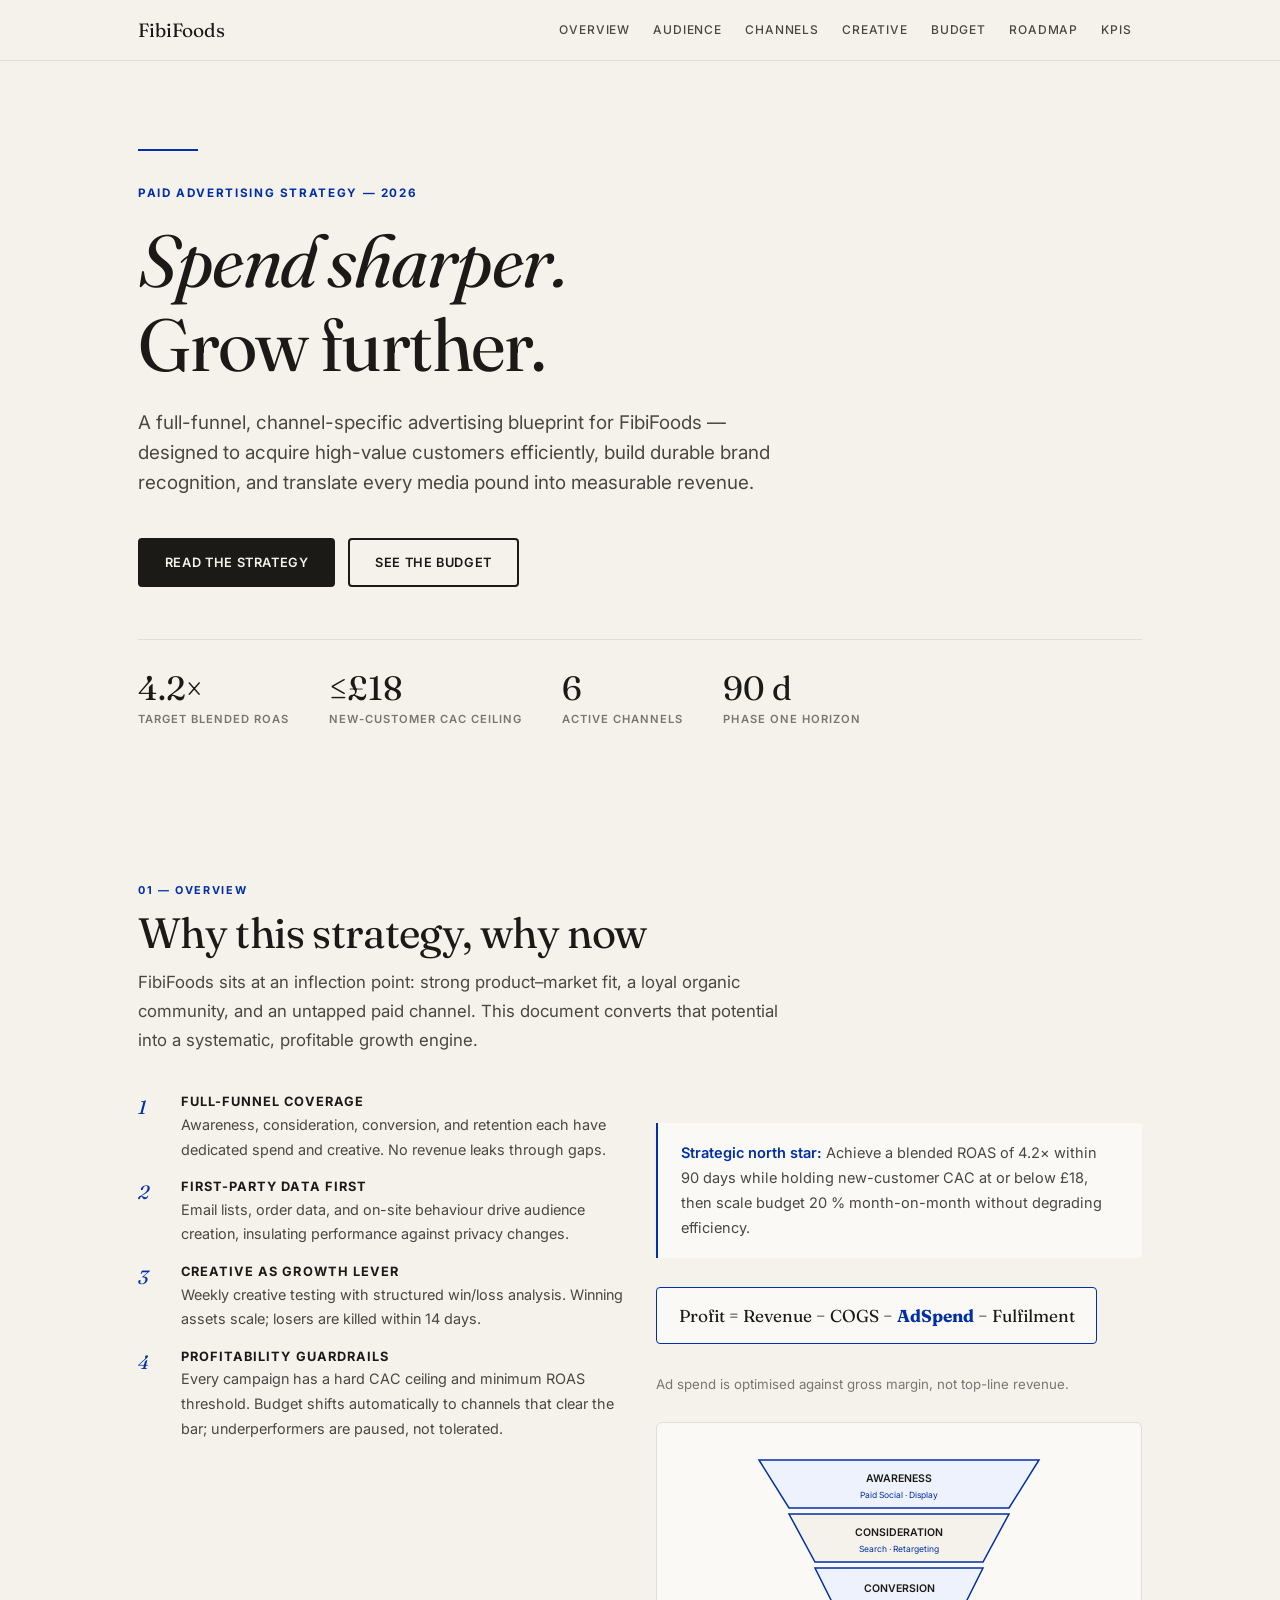
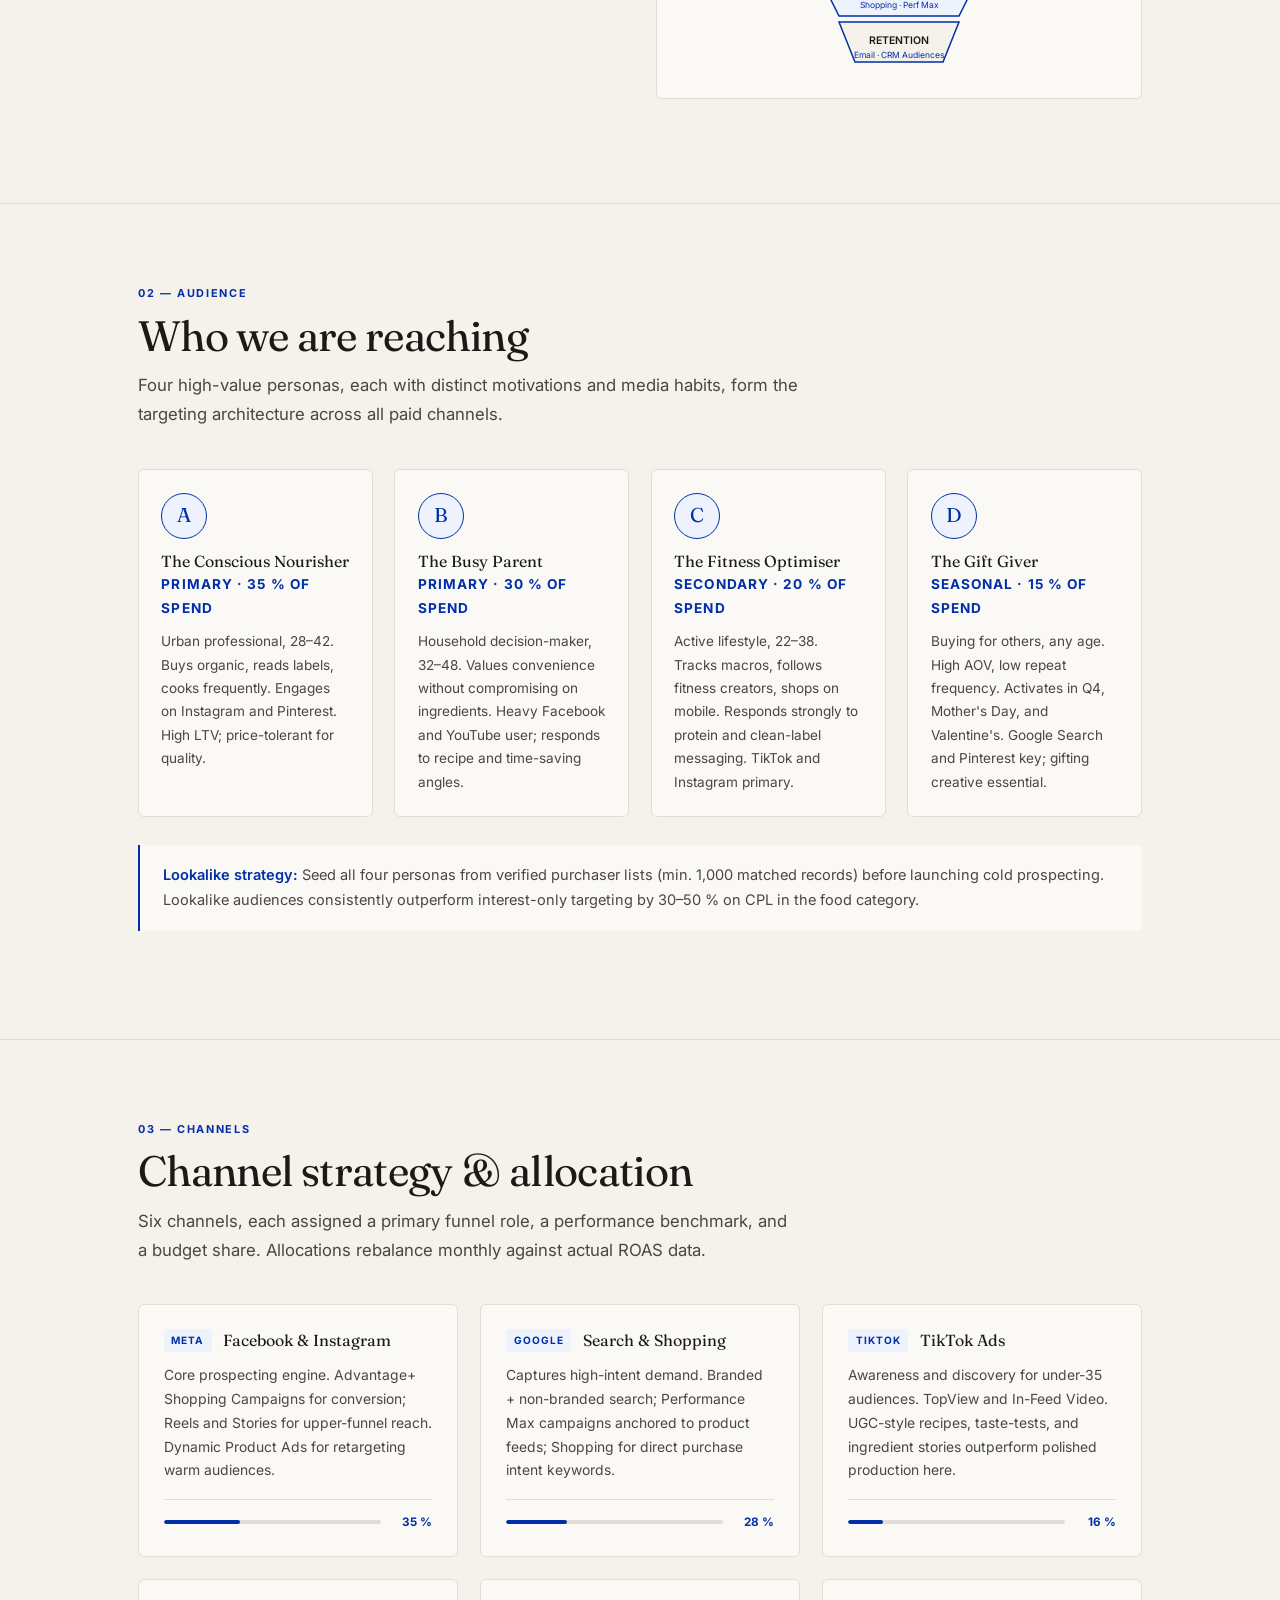
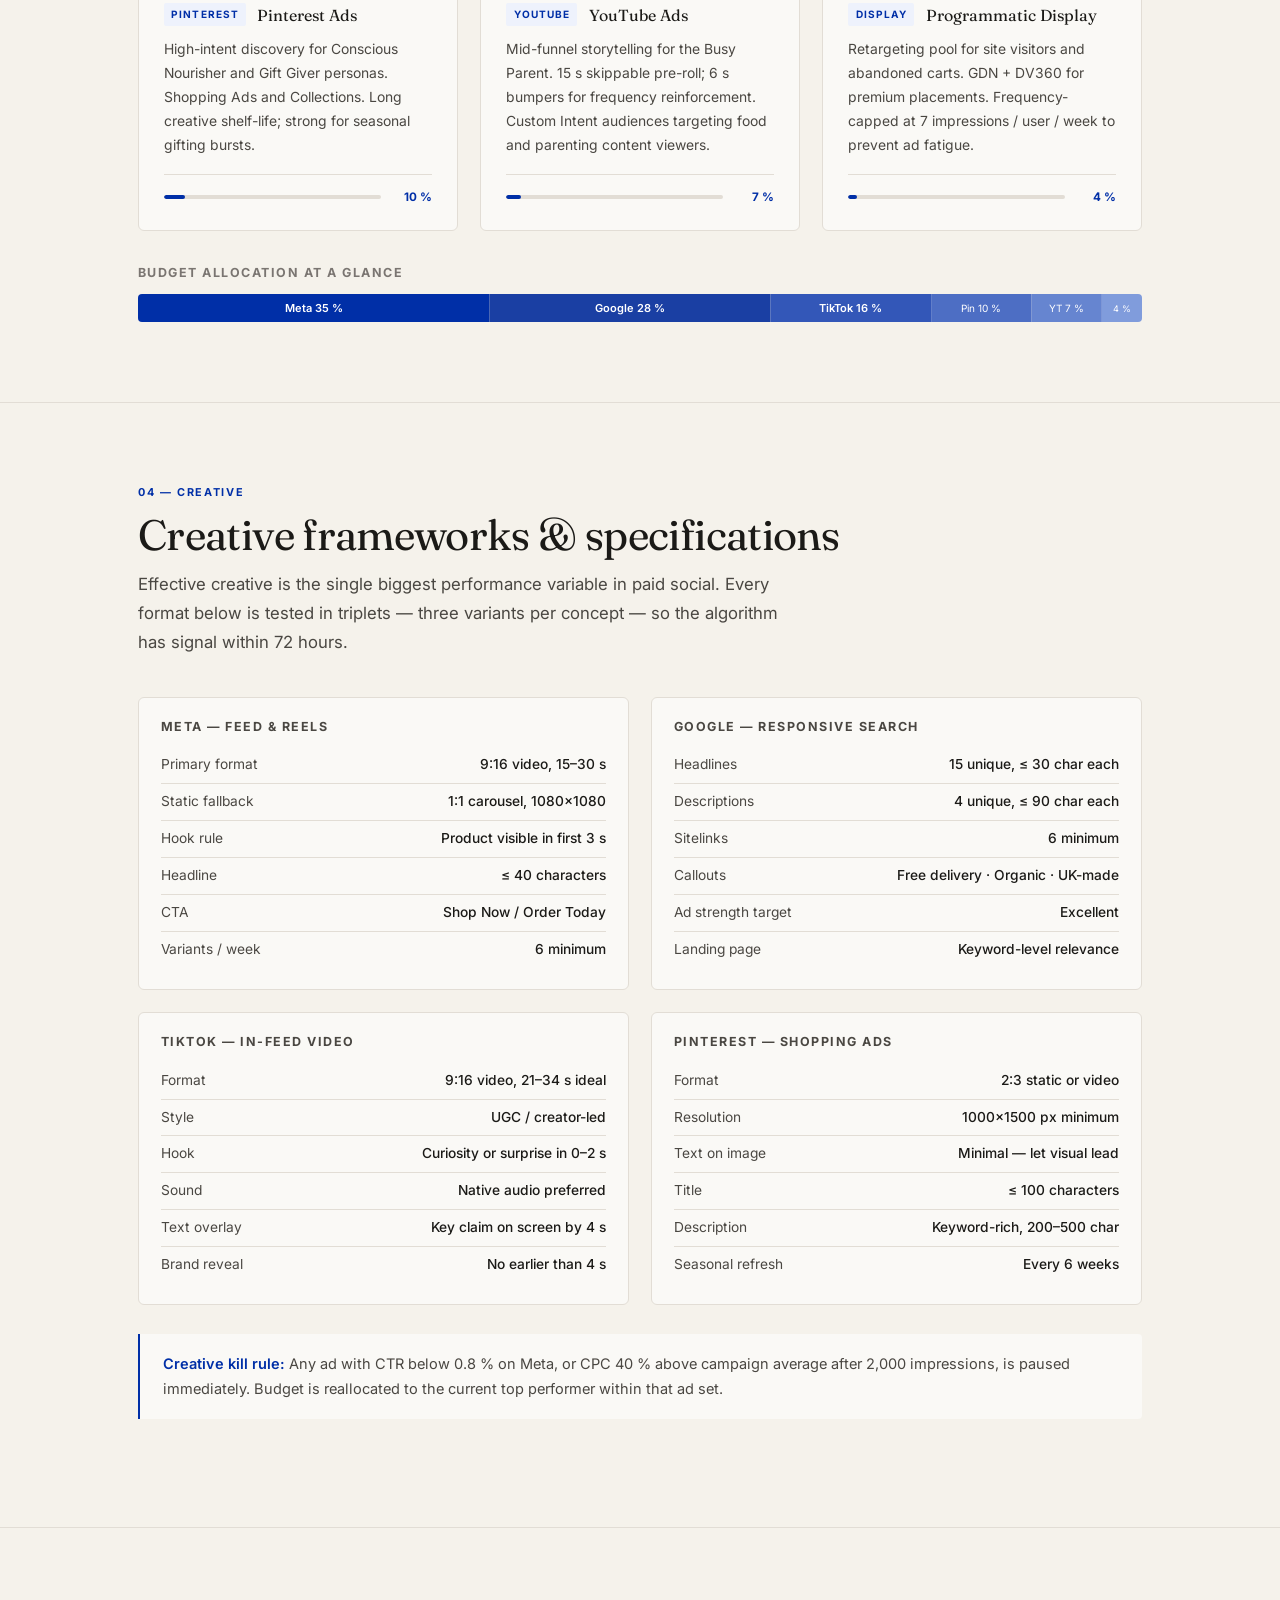
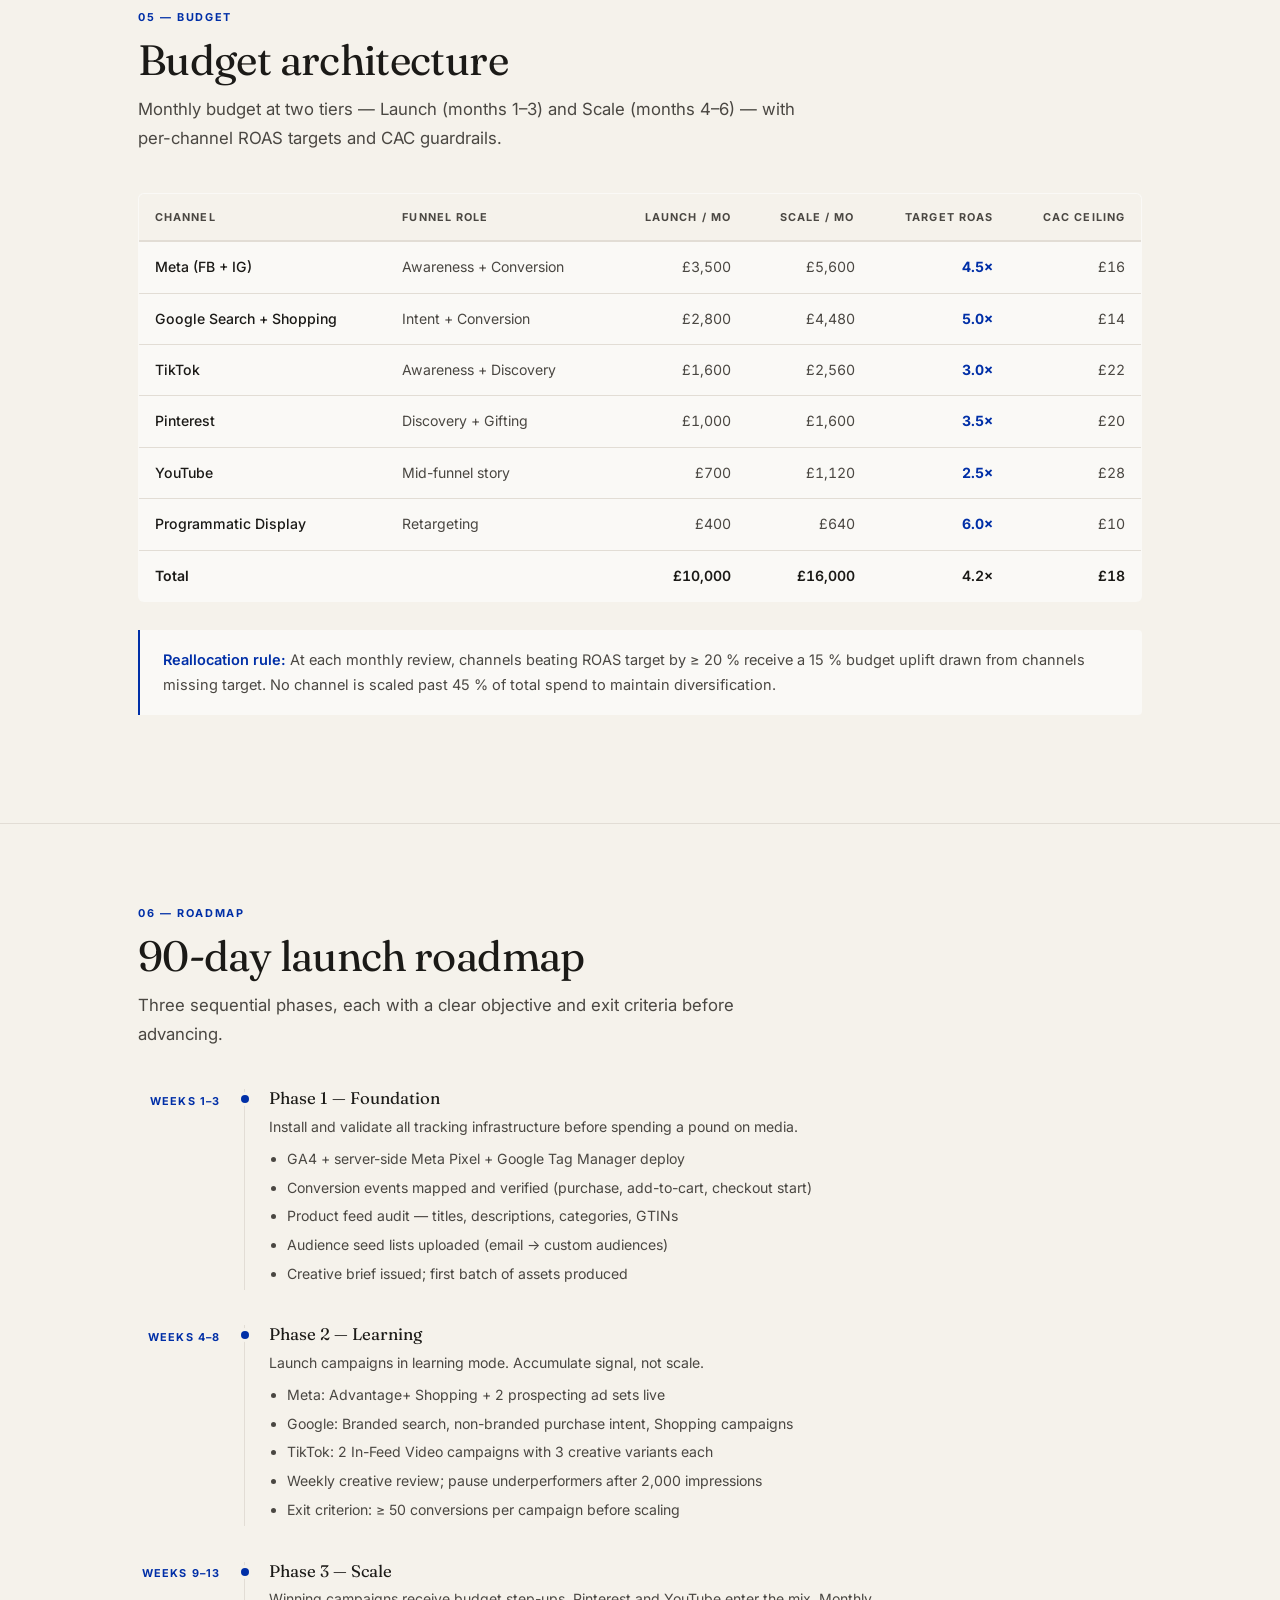
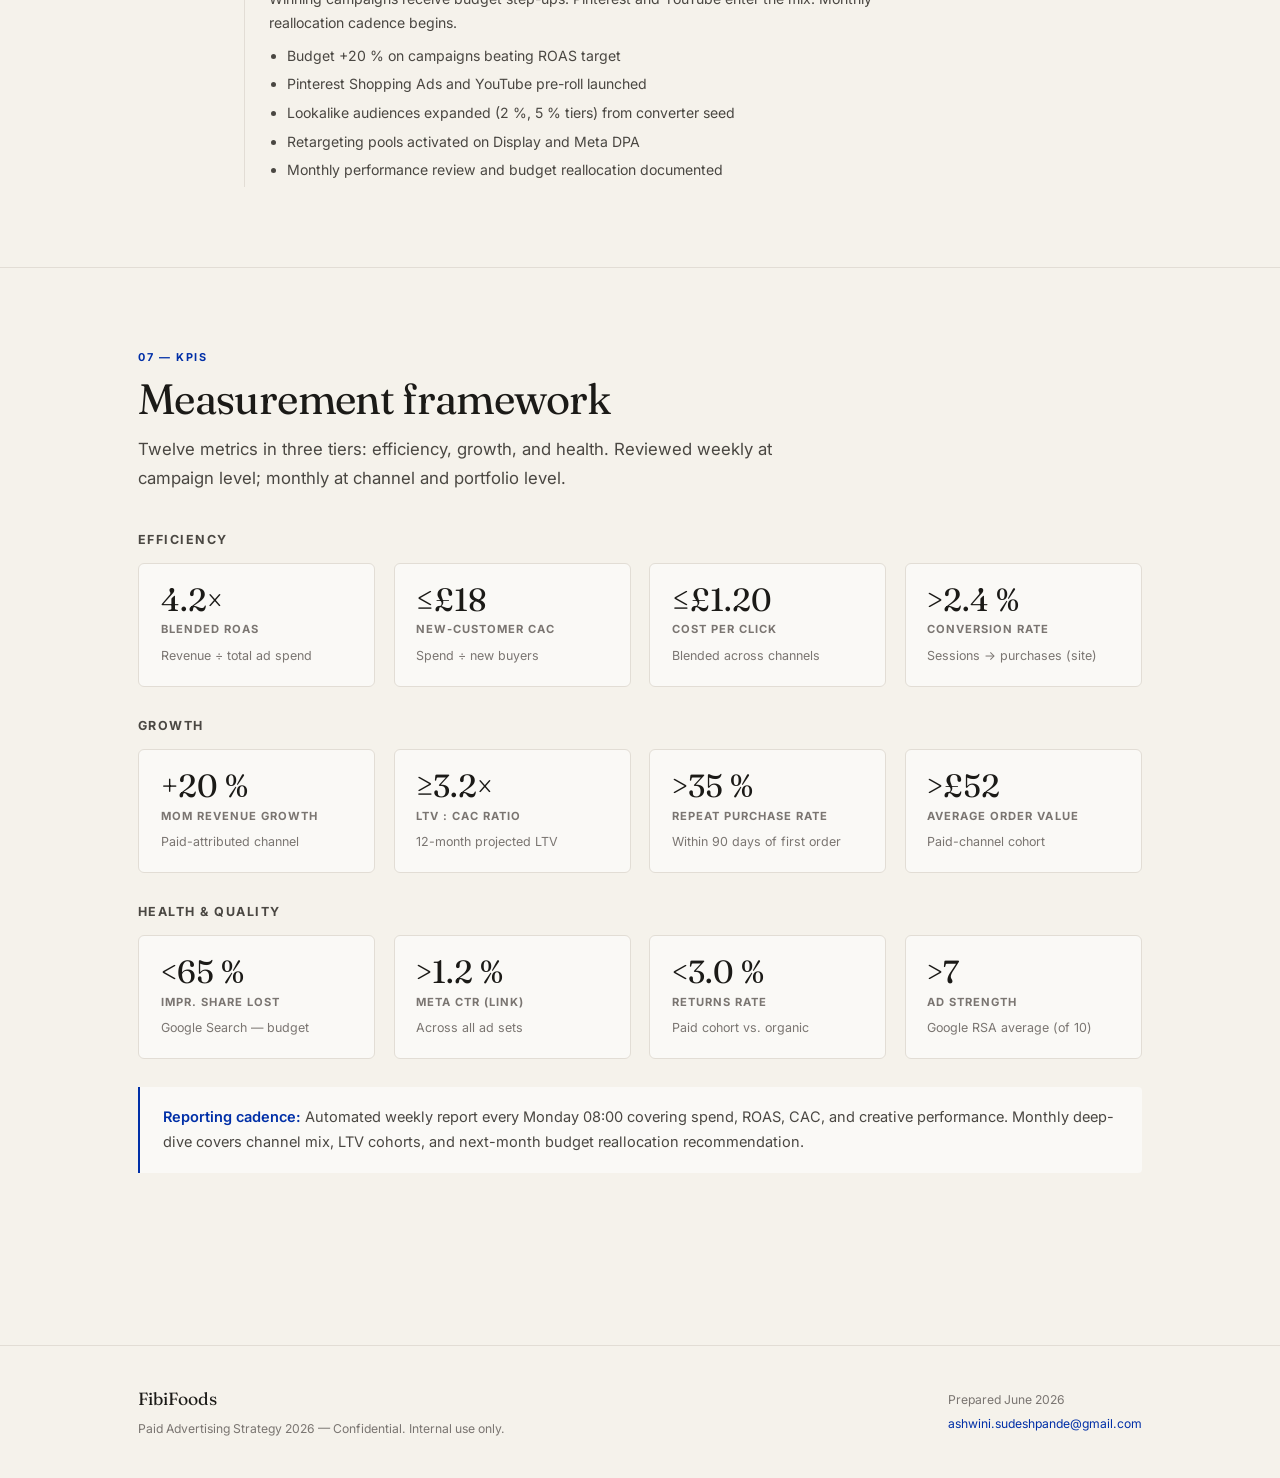
==== ad_strategy_landing.html @ 20a44a66 "Add Ad Strategy landing page with tortoiseshell base and Klein Blue accent Single-file HTML study gu" ====
<!DOCTYPE html>
<html lang="en">
<head>
<meta charset="UTF-8">
<meta name="viewport" content="width=device-width, initial-scale=1.0">
<title>FibiFoods — Paid Advertising Strategy 2026</title>
<link rel="preconnect" href="https://fonts.googleapis.com">
<link rel="preconnect" href="https://fonts.gstatic.com" crossorigin>
<link href="https://fonts.googleapis.com/css2?family=Fraunces:ital,opsz,wght@0,9..144,300;0,9..144,400;0,9..144,600;1,9..144,300;1,9..144,400&family=Inter:wght@300;400;500;600&display=swap" rel="stylesheet">
<style>
/* ── Reset ───────────────────────────────────────────────── */
*, *::before, *::after { box-sizing: border-box; margin: 0; padding: 0; }

:root {
  --kb:        #002FA7;   /* Klein Blue — accent only           */
  --kb-pale:   #eef2fc;   /* very pale blue tint for fills      */
  --ink:       #1b1a17;   /* near-black body & headings         */
  --ink-mid:   #4a4742;   /* mid-tone body text                 */
  --ink-light: #7a7571;   /* labels, meta text                  */
  --cream:     #f5f2eb;   /* warm tortoiseshell page base       */
  --card:      #faf9f6;   /* card/aside background              */
  --rule:      #e2ddd5;   /* warm hairline                      */
  --ff-s:  'Fraunces', Georgia, serif;
  --ff-n:  'Inter', system-ui, sans-serif;
}

html { scroll-behavior: smooth; font-size: 16px; }

body {
  background: var(--cream);
  color: var(--ink);
  font-family: var(--ff-n);
  font-weight: 400;
  line-height: 1.72;
  -webkit-font-smoothing: antialiased;
}

/* ── Type scale ─────────────────────────────────────────── */
h1,h2,h3,h4 { font-family: var(--ff-s); font-weight: 400; line-height: 1.14; color: var(--ink); }
h1  { font-size: clamp(2.8rem, 6.5vw, 4.6rem); letter-spacing: -0.02em; }
h2  { font-size: clamp(1.75rem, 3.5vw, 2.65rem); letter-spacing: -0.015em; }
h3  { font-size: clamp(1.15rem, 2vw, 1.5rem); }
h4  { font-family: var(--ff-n); font-size: 0.78rem; font-weight: 700;
       letter-spacing: 0.12em; text-transform: uppercase; color: var(--ink-mid); }
p   { color: var(--ink-mid); max-width: 68ch; }
strong { color: var(--ink); font-weight: 600; }
a   { color: var(--kb); text-decoration: none; }
a:hover { text-decoration: underline; text-underline-offset: 3px; }

/* ── Layout ──────────────────────────────────────────────── */
.wrap  { max-width: 1100px; margin: 0 auto; padding: 0 clamp(1.25rem,4vw,3rem); }
.sect  { padding: 5rem 0; }
.sect + .sect { border-top: 1px solid var(--rule); }

/* ── Sticky nav ──────────────────────────────────────────── */
nav {
  position: sticky; top: 0; z-index: 100;
  background: rgba(245,242,235,0.93);
  backdrop-filter: blur(14px);
  border-bottom: 1px solid var(--rule);
}
nav .wrap {
  display: flex; align-items: center; justify-content: space-between;
  padding-top: 0.85rem; padding-bottom: 0.85rem; gap: 1rem;
}
.brand { font-family: var(--ff-s); font-size: 1.2rem; color: var(--ink); }
.nav-list { list-style: none; display: flex; flex-wrap: wrap; gap: 0.15rem; }
.nav-list a {
  display: block; padding: 0.3rem 0.65rem; border-radius: 3px;
  font-size: 0.75rem; font-weight: 500; letter-spacing: 0.07em;
  text-transform: uppercase; color: var(--ink-mid);
  transition: color .18s, background .18s;
}
.nav-list a:hover, .nav-list a.active {
  color: var(--kb); background: var(--kb-pale); text-decoration: none;
}

/* ── Hero ────────────────────────────────────────────────── */
.hero { background: var(--cream); padding: 5.5rem 0 4.5rem; }
.hero-kb-rule { width: 60px; height: 2px; background: var(--kb); margin-bottom: 2rem; }
.hero-eye {
  font-size: 0.73rem; font-weight: 700; letter-spacing: 0.14em;
  text-transform: uppercase; color: var(--kb); margin-bottom: 1rem;
}
.hero h1 { font-style: italic; margin-bottom: 1.3rem; max-width: 18ch; }
.hero h1 em { font-style: normal; }
.hero-sub {
  font-size: clamp(1rem, 1.8vw, 1.18rem); color: var(--ink-mid);
  max-width: 54ch; margin-bottom: 2.5rem; line-height: 1.6;
}
.ctas { display: flex; gap: 0.8rem; flex-wrap: wrap; align-items: center; }
.btn {
  display: inline-block; padding: 0.72rem 1.55rem; border-radius: 4px;
  font-size: 0.8rem; font-weight: 600; letter-spacing: 0.05em;
  text-transform: uppercase; border: 2px solid transparent; transition: all .18s;
}
.btn-ink { background: var(--ink); color: var(--cream); border-color: var(--ink); }
.btn-ink:hover { background: #2d2c28; color: var(--cream); text-decoration: none; }
.btn-ghost { background: transparent; color: var(--ink); border-color: var(--ink); }
.btn-ghost:hover { background: var(--ink); color: var(--cream); text-decoration: none; }
.hero-stats {
  display: flex; gap: 2.5rem; flex-wrap: wrap;
  margin-top: 3.2rem; padding-top: 2rem; border-top: 1px solid var(--rule);
}
.stat .val {
  display: block; font-family: var(--ff-s); font-size: 2.1rem;
  color: var(--ink); line-height: 1;
}
.stat .lbl {
  display: block; font-size: 0.7rem; font-weight: 600;
  letter-spacing: 0.09em; text-transform: uppercase;
  color: var(--ink-light); margin-top: 0.3rem;
}

/* ── Section headings ────────────────────────────────────── */
.s-num { font-size: 0.68rem; font-weight: 700; letter-spacing: 0.15em;
          text-transform: uppercase; color: var(--kb); margin-bottom: 0.55rem; }
.s-title { margin-bottom: 0.7rem; }
.s-lead  { font-size: 1.05rem; max-width: 60ch; margin-bottom: 2.5rem; }

/* ── Grid helpers ────────────────────────────────────────── */
.g2 { display: grid; grid-template-columns: 1fr 1fr; gap: 2rem; }
.g3 { display: grid; grid-template-columns: repeat(3,1fr); gap: 1.5rem; }
@media (max-width: 720px) { .g2, .g3 { grid-template-columns: 1fr; } }

/* ── Cards ───────────────────────────────────────────────── */
.card {
  background: var(--card); border: 1px solid var(--rule); border-radius: 6px;
  padding: 1.55rem; transition: box-shadow .2s, border-color .2s;
}
.card:hover { box-shadow: 0 4px 22px rgba(27,26,23,.07); border-color: #ccc8c0; }
.card h3 { margin-bottom: 0.45rem; font-size: 1.1rem; }
.card p  { font-size: 0.9rem; }

/* ── Channel cards ───────────────────────────────────────── */
.ch-grid { display: grid; grid-template-columns: repeat(auto-fit,minmax(250px,1fr)); gap: 1.4rem; }
.ch-card {
  background: var(--card); border: 1px solid var(--rule); border-radius: 6px;
  padding: 1.45rem 1.55rem; transition: box-shadow .2s;
}
.ch-card:hover { box-shadow: 0 4px 22px rgba(27,26,23,.07); }
.ch-head { display: flex; align-items: center; gap: 0.7rem; margin-bottom: 0.75rem; }
.ch-badge {
  font-size: 0.63rem; font-weight: 700; letter-spacing: 0.1em;
  text-transform: uppercase; padding: 0.18rem 0.48rem;
  border-radius: 2px; background: var(--kb-pale); color: var(--kb);
}
.ch-card h3 { font-size: 1rem; }
.ch-card p  { font-size: 0.87rem; margin-top: 0.4rem; }
.ch-alloc {
  display: flex; align-items: center; gap: 0.6rem;
  margin-top: 1rem; padding-top: 0.75rem; border-top: 1px solid var(--rule);
}
.ch-bar  { flex: 1; height: 4px; background: var(--rule); border-radius: 2px; overflow: hidden; }
.ch-fill { height: 100%; background: var(--kb); border-radius: 2px; }
.ch-pct  { font-size: 0.73rem; font-weight: 700; color: var(--kb); min-width: 2.6rem; text-align: right; }

/* ── Aside ───────────────────────────────────────────────── */
aside {
  border-left: 2px solid var(--kb);
  background: var(--card);
  padding: 1.1rem 1.45rem;
  border-radius: 0 4px 4px 0;
  margin: 1.75rem 0;
}
aside p { font-size: 0.91rem; max-width: none; }
aside strong { color: var(--kb); }

/* ── Equation pill ───────────────────────────────────────── */
.eq-wrap { margin: 1.8rem 0; }
.eq-pill {
  display: inline-block;
  border: 1.5px solid var(--kb);
  border-radius: 4px;
  padding: 0.8rem 1.35rem;
  font-family: var(--ff-s);
  font-size: 1.08rem;
  color: var(--ink);
  background: var(--card);
}
.eq-pill em { color: var(--kb); font-style: normal; font-weight: 700; }

/* ── Diagram wrap ────────────────────────────────────────── */
.diag {
  background: var(--card); border: 1px solid var(--rule); border-radius: 6px;
  padding: 1.8rem; display: flex; flex-direction: column; align-items: center;
  margin: 1.5rem 0;
}
.diag svg { max-width: 100%; height: auto; display: block; }
.diag svg text { font-family: var(--ff-n), sans-serif; }

/* ── Budget table ────────────────────────────────────────── */
.tbl-wrap { overflow-x: auto; }
table {
  width: 100%; border-collapse: collapse;
  font-size: 0.88rem; background: var(--card);
  border: 1px solid var(--rule); border-radius: 6px; overflow: hidden;
}
thead { background: var(--cream); }
th {
  text-align: left; padding: 0.85rem 1rem;
  font-size: 0.68rem; letter-spacing: 0.1em; text-transform: uppercase;
  font-weight: 700; color: var(--ink-mid); border-bottom: 2px solid var(--rule);
}
td {
  padding: 0.82rem 1rem; border-bottom: 1px solid var(--rule);
  color: var(--ink-mid); vertical-align: top;
}
td:first-child { color: var(--ink); font-weight: 500; }
tr:last-child td { border-bottom: none; }
tr:hover td { background: rgba(0,47,167,.025); }
.tn { text-align: right; font-variant-numeric: tabular-nums; }
.tkb { color: var(--kb); font-weight: 700; }

/* ── Timeline ────────────────────────────────────────────── */
.tl { display: flex; flex-direction: column; }
.tl-row {
  display: grid; grid-template-columns: 82px 1px 1fr;
  gap: 0 1.5rem; padding-bottom: 2.2rem;
}
.tl-row:last-child { padding-bottom: 0; }
.tl-tag {
  font-size: 0.68rem; font-weight: 700; letter-spacing: 0.1em;
  text-transform: uppercase; color: var(--kb); text-align: right;
  padding-top: 0.15rem;
}
.tl-spine { background: var(--rule); position: relative; }
.tl-spine::before {
  content: ''; position: absolute; top: 6px; left: 50%;
  transform: translateX(-50%);
  width: 8px; height: 8px; border-radius: 50%;
  background: var(--kb); box-shadow: 0 0 0 3px var(--cream);
}
.tl-body h3 { font-size: 1.05rem; margin-bottom: 0.4rem; }
.tl-body p  { font-size: 0.88rem; }
.tl-body ul { font-size: 0.88rem; color: var(--ink-mid); padding-left: 1.1rem; margin-top: 0.5rem; }
.tl-body li { margin-bottom: 0.28rem; }

/* ── KPI cards ───────────────────────────────────────────── */
.kpi-g { display: grid; grid-template-columns: repeat(auto-fit,minmax(175px,1fr)); gap: 1.15rem; }
.kpi {
  background: var(--card); border: 1px solid var(--rule); border-radius: 6px;
  padding: 1.25rem 1.35rem;
}
.kpi .kv {
  font-family: var(--ff-s); font-size: 2rem; color: var(--ink);
  line-height: 1; margin-bottom: 0.28rem;
}
.kpi .kl {
  font-size: 0.7rem; font-weight: 700; letter-spacing: 0.09em;
  text-transform: uppercase; color: var(--ink-light);
}
.kpi .kn { font-size: 0.78rem; color: var(--ink-light); margin-top: 0.3rem; }

/* ── Persona cards ───────────────────────────────────────── */
.pers-g { display: grid; grid-template-columns: repeat(auto-fit,minmax(215px,1fr)); gap: 1.35rem; }
.pers {
  background: var(--card); border: 1px solid var(--rule); border-radius: 6px;
  padding: 1.4rem;
}
.pers-av {
  width: 46px; height: 46px; border-radius: 50%;
  background: var(--kb-pale); border: 1.5px solid var(--kb);
  display: flex; align-items: center; justify-content: center;
  font-family: var(--ff-s); font-size: 1.25rem; color: var(--kb);
  margin-bottom: 0.85rem;
}
.pers h3  { font-size: 1rem; margin-bottom: 0.18rem; }
.pers-tag {
  font-size: 0.67rem; font-weight: 700; letter-spacing: 0.08em;
  text-transform: uppercase; color: var(--kb); margin-bottom: 0.65rem;
}
.pers p { font-size: 0.85rem; }

/* ── Principles ──────────────────────────────────────────── */
.prins { display: flex; flex-direction: column; gap: 1.1rem; }
.prin {
  display: grid; grid-template-columns: 1.8rem 1fr;
  gap: 0 0.9rem; align-items: start;
}
.pnum { font-family: var(--ff-s); font-size: 1.2rem; color: var(--kb); font-style: italic; line-height: 1.3; }
.prin h4 { font-family: var(--ff-n); font-size: 0.8rem; font-weight: 700; letter-spacing: 0.08em; text-transform: uppercase; color: var(--ink); margin-bottom: 0.2rem; }
.prin p  { font-size: 0.9rem; }

/* ── Spec blocks ─────────────────────────────────────────── */
.spec {
  background: var(--card); border: 1px solid var(--rule);
  border-radius: 6px; padding: 1.35rem;
}
.spec h4 { margin-bottom: 0.85rem; }
.spec-r {
  display: flex; justify-content: space-between; align-items: baseline;
  padding: 0.38rem 0; border-bottom: 1px solid var(--rule);
  font-size: 0.86rem; gap: 1rem;
}
.spec-r:last-child { border-bottom: none; }
.sk { color: var(--ink-mid); }
.sv { color: var(--ink); font-weight: 500; text-align: right; }

/* ── Footer ──────────────────────────────────────────────── */
footer {
  border-top: 1px solid var(--rule); padding: 2.4rem 0; margin-top: 4rem;
}
footer .wrap {
  display: flex; justify-content: space-between;
  align-items: center; flex-wrap: wrap; gap: 1rem;
}
.foot-brand { font-family: var(--ff-s); font-size: 1.1rem; color: var(--ink); }
footer p { font-size: 0.76rem; color: var(--ink-light); max-width: none; }

@media print {
  nav { display: none; }
  .sect { padding: 2.4rem 0; }
  .card, .ch-card, .kpi, .pers, .spec { break-inside: avoid; }
}
</style>
</head>
<body>

<!-- ── Nav ──────────────────────────────────────────────── -->
<nav>
  <div class="wrap">
    <span class="brand">FibiFoods</span>
    <ul class="nav-list" id="nav-list">
      <li><a href="#overview">Overview</a></li>
      <li><a href="#audience">Audience</a></li>
      <li><a href="#channels">Channels</a></li>
      <li><a href="#creative">Creative</a></li>
      <li><a href="#budget">Budget</a></li>
      <li><a href="#roadmap">Roadmap</a></li>
      <li><a href="#kpis">KPIs</a></li>
    </ul>
  </div>
</nav>

<!-- ── Hero ─────────────────────────────────────────────── -->
<header class="hero" id="top">
  <div class="wrap">
    <div class="hero-kb-rule" aria-hidden="true"></div>
    <p class="hero-eye">Paid Advertising Strategy — 2026</p>
    <h1>Spend sharper.<br><em>Grow further.</em></h1>
    <p class="hero-sub">
      A full-funnel, channel-specific advertising blueprint for FibiFoods —
      designed to acquire high-value customers efficiently, build durable brand
      recognition, and translate every media pound into measurable revenue.
    </p>
    <div class="ctas">
      <a class="btn btn-ink" href="#overview">Read the strategy</a>
      <a class="btn btn-ghost" href="#budget">See the budget</a>
    </div>
    <div class="hero-stats">
      <div class="stat"><span class="val">4.2×</span><span class="lbl">Target blended ROAS</span></div>
      <div class="stat"><span class="val">≤£18</span><span class="lbl">New-customer CAC ceiling</span></div>
      <div class="stat"><span class="val">6</span><span class="lbl">Active channels</span></div>
      <div class="stat"><span class="val">90 d</span><span class="lbl">Phase one horizon</span></div>
    </div>
  </div>
</header>

<!-- ── 01 Overview ──────────────────────────────────────── -->
<section class="sect" id="overview">
  <div class="wrap">
    <p class="s-num">01 — Overview</p>
    <h2 class="s-title">Why this strategy, why now</h2>
    <p class="s-lead">
      FibiFoods sits at an inflection point: strong product–market fit, a
      loyal organic community, and an untapped paid channel. This document
      converts that potential into a systematic, profitable growth engine.
    </p>

    <div class="g2">
      <!-- Left: principles -->
      <div>
        <div class="prins">
          <div class="prin">
            <span class="pnum">1</span>
            <div>
              <h4>Full-funnel coverage</h4>
              <p>Awareness, consideration, conversion, and retention each have
              dedicated spend and creative. No revenue leaks through gaps.</p>
            </div>
          </div>
          <div class="prin">
            <span class="pnum">2</span>
            <div>
              <h4>First-party data first</h4>
              <p>Email lists, order data, and on-site behaviour drive audience
              creation, insulating performance against privacy changes.</p>
            </div>
          </div>
          <div class="prin">
            <span class="pnum">3</span>
            <div>
              <h4>Creative as growth lever</h4>
              <p>Weekly creative testing with structured win/loss analysis.
              Winning assets scale; losers are killed within 14 days.</p>
            </div>
          </div>
          <div class="prin">
            <span class="pnum">4</span>
            <div>
              <h4>Profitability guardrails</h4>
              <p>Every campaign has a hard CAC ceiling and minimum ROAS
              threshold. Budget shifts automatically to channels that clear
              the bar; underperformers are paused, not tolerated.</p>
            </div>
          </div>
        </div>
      </div>

      <!-- Right: aside + equation + funnel diagram -->
      <div>
        <aside>
          <p><strong>Strategic north star:</strong> Achieve a blended ROAS of
          4.2× within 90 days while holding new-customer CAC at or below £18,
          then scale budget 20 % month-on-month without degrading efficiency.</p>
        </aside>

        <div class="eq-wrap">
          <div class="eq-pill">Profit = Revenue − COGS − <em>AdSpend</em> − Fulfilment</div>
        </div>
        <p style="font-size:0.83rem;color:var(--ink-light);margin-top:0.4rem;">
          Ad spend is optimised against gross margin, not top-line revenue.
        </p>

        <!-- Full-funnel SVG diagram -->
        <div class="diag" style="margin-top:1.6rem;">
          <svg width="300" height="218" viewBox="0 0 300 218" fill="none" xmlns="http://www.w3.org/2000/svg" role="img" aria-label="Full-funnel diagram">
            <polygon points="10,8 290,8 260,56 40,56"   fill="#eef2fc" stroke="#002FA7" stroke-width="1.5"/>
            <text x="150" y="30" text-anchor="middle" font-size="10.5" fill="#1b1a17" font-weight="600">AWARENESS</text>
            <text x="150" y="46" text-anchor="middle" font-size="8.5"  fill="#002FA7">Paid Social · Display</text>
            <polygon points="40,62 260,62 234,110 66,110"  fill="#f5f2eb" stroke="#002FA7" stroke-width="1.5"/>
            <text x="150" y="84" text-anchor="middle" font-size="10.5" fill="#1b1a17" font-weight="600">CONSIDERATION</text>
            <text x="150" y="100" text-anchor="middle" font-size="8.5" fill="#002FA7">Search · Retargeting</text>
            <polygon points="66,116 234,116 210,164 90,164" fill="#eef2fc" stroke="#002FA7" stroke-width="1.5"/>
            <text x="150" y="140" text-anchor="middle" font-size="10.5" fill="#1b1a17" font-weight="600">CONVERSION</text>
            <text x="150" y="156" text-anchor="middle" font-size="8.5" fill="#002FA7">Shopping · Perf Max</text>
            <polygon points="90,170 210,170 194,210 106,210" fill="#f5f2eb" stroke="#002FA7" stroke-width="1.5"/>
            <text x="150" y="192" text-anchor="middle" font-size="10.5" fill="#1b1a17" font-weight="600">RETENTION</text>
            <text x="150" y="206" text-anchor="middle" font-size="8.5" fill="#002FA7">Email · CRM Audiences</text>
          </svg>
        </div>
      </div>
    </div>
  </div>
</section>

<!-- ── 02 Audience ──────────────────────────────────────── -->
<section class="sect" id="audience">
  <div class="wrap">
    <p class="s-num">02 — Audience</p>
    <h2 class="s-title">Who we are reaching</h2>
    <p class="s-lead">
      Four high-value personas, each with distinct motivations and media
      habits, form the targeting architecture across all paid channels.
    </p>

    <div class="pers-g">
      <div class="pers">
        <div class="pers-av">A</div>
        <h3>The Conscious Nourisher</h3>
        <p class="pers-tag">Primary · 35 % of spend</p>
        <p>Urban professional, 28–42. Buys organic, reads labels, cooks
        frequently. Engages on Instagram and Pinterest. High LTV;
        price-tolerant for quality.</p>
      </div>
      <div class="pers">
        <div class="pers-av">B</div>
        <h3>The Busy Parent</h3>
        <p class="pers-tag">Primary · 30 % of spend</p>
        <p>Household decision-maker, 32–48. Values convenience without
        compromising on ingredients. Heavy Facebook and YouTube user;
        responds to recipe and time-saving angles.</p>
      </div>
      <div class="pers">
        <div class="pers-av">C</div>
        <h3>The Fitness Optimiser</h3>
        <p class="pers-tag">Secondary · 20 % of spend</p>
        <p>Active lifestyle, 22–38. Tracks macros, follows fitness creators,
        shops on mobile. Responds strongly to protein and clean-label
        messaging. TikTok and Instagram primary.</p>
      </div>
      <div class="pers">
        <div class="pers-av">D</div>
        <h3>The Gift Giver</h3>
        <p class="pers-tag">Seasonal · 15 % of spend</p>
        <p>Buying for others, any age. High AOV, low repeat frequency.
        Activates in Q4, Mother's Day, and Valentine's. Google Search and
        Pinterest key; gifting creative essential.</p>
      </div>
    </div>

    <aside>
      <p><strong>Lookalike strategy:</strong> Seed all four personas from
      verified purchaser lists (min. 1,000 matched records) before launching
      cold prospecting. Lookalike audiences consistently outperform
      interest-only targeting by 30–50 % on CPL in the food category.</p>
    </aside>
  </div>
</section>

<!-- ── 03 Channels ──────────────────────────────────────── -->
<section class="sect" id="channels">
  <div class="wrap">
    <p class="s-num">03 — Channels</p>
    <h2 class="s-title">Channel strategy &amp; allocation</h2>
    <p class="s-lead">
      Six channels, each assigned a primary funnel role, a performance
      benchmark, and a budget share. Allocations rebalance monthly against
      actual ROAS data.
    </p>

    <div class="ch-grid">
      <div class="ch-card">
        <div class="ch-head">
          <span class="ch-badge">Meta</span>
          <h3>Facebook &amp; Instagram</h3>
        </div>
        <p>Core prospecting engine. Advantage+ Shopping Campaigns for
        conversion; Reels and Stories for upper-funnel reach. Dynamic
        Product Ads for retargeting warm audiences.</p>
        <div class="ch-alloc">
          <div class="ch-bar"><div class="ch-fill" style="width:35%"></div></div>
          <span class="ch-pct">35 %</span>
        </div>
      </div>
      <div class="ch-card">
        <div class="ch-head">
          <span class="ch-badge">Google</span>
          <h3>Search &amp; Shopping</h3>
        </div>
        <p>Captures high-intent demand. Branded + non-branded search;
        Performance Max campaigns anchored to product feeds; Shopping for
        direct purchase intent keywords.</p>
        <div class="ch-alloc">
          <div class="ch-bar"><div class="ch-fill" style="width:28%"></div></div>
          <span class="ch-pct">28 %</span>
        </div>
      </div>
      <div class="ch-card">
        <div class="ch-head">
          <span class="ch-badge">TikTok</span>
          <h3>TikTok Ads</h3>
        </div>
        <p>Awareness and discovery for under-35 audiences. TopView and
        In-Feed Video. UGC-style recipes, taste-tests, and ingredient
        stories outperform polished production here.</p>
        <div class="ch-alloc">
          <div class="ch-bar"><div class="ch-fill" style="width:16%"></div></div>
          <span class="ch-pct">16 %</span>
        </div>
      </div>
      <div class="ch-card">
        <div class="ch-head">
          <span class="ch-badge">Pinterest</span>
          <h3>Pinterest Ads</h3>
        </div>
        <p>High-intent discovery for Conscious Nourisher and Gift Giver
        personas. Shopping Ads and Collections. Long creative shelf-life;
        strong for seasonal gifting bursts.</p>
        <div class="ch-alloc">
          <div class="ch-bar"><div class="ch-fill" style="width:10%"></div></div>
          <span class="ch-pct">10 %</span>
        </div>
      </div>
      <div class="ch-card">
        <div class="ch-head">
          <span class="ch-badge">YouTube</span>
          <h3>YouTube Ads</h3>
        </div>
        <p>Mid-funnel storytelling for the Busy Parent. 15 s skippable
        pre-roll; 6 s bumpers for frequency reinforcement. Custom Intent
        audiences targeting food and parenting content viewers.</p>
        <div class="ch-alloc">
          <div class="ch-bar"><div class="ch-fill" style="width:7%"></div></div>
          <span class="ch-pct">7 %</span>
        </div>
      </div>
      <div class="ch-card">
        <div class="ch-head">
          <span class="ch-badge">Display</span>
          <h3>Programmatic Display</h3>
        </div>
        <p>Retargeting pool for site visitors and abandoned carts. GDN +
        DV360 for premium placements. Frequency-capped at 7 impressions /
        user / week to prevent ad fatigue.</p>
        <div class="ch-alloc">
          <div class="ch-bar"><div class="ch-fill" style="width:4%"></div></div>
          <span class="ch-pct">4 %</span>
        </div>
      </div>
    </div>

    <!-- Allocation bar SVG -->
    <div style="margin-top:2.2rem;">
      <h4 style="margin-bottom:0.85rem;color:var(--ink-light);">Budget allocation at a glance</h4>
      <svg width="100%" height="28" viewBox="0 0 1000 28" preserveAspectRatio="none"
           style="border-radius:4px;overflow:hidden;display:block;"
           role="img" aria-label="Budget allocation bar">
        <rect x="0"   width="350" height="28" fill="#002FA7"/>
        <rect x="350" width="280" height="28" fill="#1a3fa3"/>
        <rect x="630" width="160" height="28" fill="#3357b8"/>
        <rect x="790" width="100" height="28" fill="#4d6ec4"/>
        <rect x="890" width="70"  height="28" fill="#6685d0"/>
        <rect x="960" width="40"  height="28" fill="#809cdc"/>
        <text x="175"  y="18" text-anchor="middle" font-size="11" fill="#fff" font-family="Inter,sans-serif" font-weight="600">Meta 35 %</text>
        <text x="490"  y="18" text-anchor="middle" font-size="11" fill="#fff" font-family="Inter,sans-serif" font-weight="600">Google 28 %</text>
        <text x="710"  y="18" text-anchor="middle" font-size="11" fill="#fff" font-family="Inter,sans-serif" font-weight="600">TikTok 16 %</text>
        <text x="840"  y="18" text-anchor="middle" font-size="10" fill="#fff" font-family="Inter,sans-serif">Pin 10 %</text>
        <text x="925"  y="18" text-anchor="middle" font-size="10" fill="#fff" font-family="Inter,sans-serif">YT 7 %</text>
        <text x="980"  y="18" text-anchor="middle" font-size="9"  fill="#fff" font-family="Inter,sans-serif">4 %</text>
      </svg>
    </div>
  </div>
</section>

<!-- ── 04 Creative ──────────────────────────────────────── -->
<section class="sect" id="creative">
  <div class="wrap">
    <p class="s-num">04 — Creative</p>
    <h2 class="s-title">Creative frameworks &amp; specifications</h2>
    <p class="s-lead">
      Effective creative is the single biggest performance variable in paid
      social. Every format below is tested in triplets — three variants per
      concept — so the algorithm has signal within 72 hours.
    </p>

    <div class="g2" style="gap:1.4rem;margin-bottom:1.8rem;">
      <div class="spec">
        <h4>Meta — Feed &amp; Reels</h4>
        <div class="spec-r"><span class="sk">Primary format</span><span class="sv">9:16 video, 15–30 s</span></div>
        <div class="spec-r"><span class="sk">Static fallback</span><span class="sv">1:1 carousel, 1080×1080</span></div>
        <div class="spec-r"><span class="sk">Hook rule</span><span class="sv">Product visible in first 3 s</span></div>
        <div class="spec-r"><span class="sk">Headline</span><span class="sv">≤ 40 characters</span></div>
        <div class="spec-r"><span class="sk">CTA</span><span class="sv">Shop Now / Order Today</span></div>
        <div class="spec-r"><span class="sk">Variants / week</span><span class="sv">6 minimum</span></div>
      </div>
      <div class="spec">
        <h4>Google — Responsive Search</h4>
        <div class="spec-r"><span class="sk">Headlines</span><span class="sv">15 unique, ≤ 30 char each</span></div>
        <div class="spec-r"><span class="sk">Descriptions</span><span class="sv">4 unique, ≤ 90 char each</span></div>
        <div class="spec-r"><span class="sk">Sitelinks</span><span class="sv">6 minimum</span></div>
        <div class="spec-r"><span class="sk">Callouts</span><span class="sv">Free delivery · Organic · UK-made</span></div>
        <div class="spec-r"><span class="sk">Ad strength target</span><span class="sv">Excellent</span></div>
        <div class="spec-r"><span class="sk">Landing page</span><span class="sv">Keyword-level relevance</span></div>
      </div>
      <div class="spec">
        <h4>TikTok — In-Feed Video</h4>
        <div class="spec-r"><span class="sk">Format</span><span class="sv">9:16 video, 21–34 s ideal</span></div>
        <div class="spec-r"><span class="sk">Style</span><span class="sv">UGC / creator-led</span></div>
        <div class="spec-r"><span class="sk">Hook</span><span class="sv">Curiosity or surprise in 0–2 s</span></div>
        <div class="spec-r"><span class="sk">Sound</span><span class="sv">Native audio preferred</span></div>
        <div class="spec-r"><span class="sk">Text overlay</span><span class="sv">Key claim on screen by 4 s</span></div>
        <div class="spec-r"><span class="sk">Brand reveal</span><span class="sv">No earlier than 4 s</span></div>
      </div>
      <div class="spec">
        <h4>Pinterest — Shopping Ads</h4>
        <div class="spec-r"><span class="sk">Format</span><span class="sv">2:3 static or video</span></div>
        <div class="spec-r"><span class="sk">Resolution</span><span class="sv">1000×1500 px minimum</span></div>
        <div class="spec-r"><span class="sk">Text on image</span><span class="sv">Minimal — let visual lead</span></div>
        <div class="spec-r"><span class="sk">Title</span><span class="sv">≤ 100 characters</span></div>
        <div class="spec-r"><span class="sk">Description</span><span class="sv">Keyword-rich, 200–500 char</span></div>
        <div class="spec-r"><span class="sk">Seasonal refresh</span><span class="sv">Every 6 weeks</span></div>
      </div>
    </div>

    <aside>
      <p><strong>Creative kill rule:</strong> Any ad with CTR below 0.8 % on
      Meta, or CPC 40 % above campaign average after 2,000 impressions, is
      paused immediately. Budget is reallocated to the current top performer
      within that ad set.</p>
    </aside>
  </div>
</section>

<!-- ── 05 Budget ────────────────────────────────────────── -->
<section class="sect" id="budget">
  <div class="wrap">
    <p class="s-num">05 — Budget</p>
    <h2 class="s-title">Budget architecture</h2>
    <p class="s-lead">
      Monthly budget at two tiers — Launch (months 1–3) and Scale
      (months 4–6) — with per-channel ROAS targets and CAC guardrails.
    </p>

    <div class="tbl-wrap">
      <table>
        <thead>
          <tr>
            <th>Channel</th>
            <th>Funnel role</th>
            <th class="tn">Launch / mo</th>
            <th class="tn">Scale / mo</th>
            <th class="tn">Target ROAS</th>
            <th class="tn">CAC ceiling</th>
          </tr>
        </thead>
        <tbody>
          <tr>
            <td>Meta (FB + IG)</td>
            <td>Awareness + Conversion</td>
            <td class="tn">£3,500</td>
            <td class="tn">£5,600</td>
            <td class="tn tkb">4.5×</td>
            <td class="tn">£16</td>
          </tr>
          <tr>
            <td>Google Search + Shopping</td>
            <td>Intent + Conversion</td>
            <td class="tn">£2,800</td>
            <td class="tn">£4,480</td>
            <td class="tn tkb">5.0×</td>
            <td class="tn">£14</td>
          </tr>
          <tr>
            <td>TikTok</td>
            <td>Awareness + Discovery</td>
            <td class="tn">£1,600</td>
            <td class="tn">£2,560</td>
            <td class="tn tkb">3.0×</td>
            <td class="tn">£22</td>
          </tr>
          <tr>
            <td>Pinterest</td>
            <td>Discovery + Gifting</td>
            <td class="tn">£1,000</td>
            <td class="tn">£1,600</td>
            <td class="tn tkb">3.5×</td>
            <td class="tn">£20</td>
          </tr>
          <tr>
            <td>YouTube</td>
            <td>Mid-funnel story</td>
            <td class="tn">£700</td>
            <td class="tn">£1,120</td>
            <td class="tn tkb">2.5×</td>
            <td class="tn">£28</td>
          </tr>
          <tr>
            <td>Programmatic Display</td>
            <td>Retargeting</td>
            <td class="tn">£400</td>
            <td class="tn">£640</td>
            <td class="tn tkb">6.0×</td>
            <td class="tn">£10</td>
          </tr>
          <tr>
            <td><strong>Total</strong></td>
            <td></td>
            <td class="tn"><strong>£10,000</strong></td>
            <td class="tn"><strong>£16,000</strong></td>
            <td class="tn tkb"><strong>4.2×</strong></td>
            <td class="tn"><strong>£18</strong></td>
          </tr>
        </tbody>
      </table>
    </div>

    <aside>
      <p><strong>Reallocation rule:</strong> At each monthly review, channels
      beating ROAS target by ≥ 20 % receive a 15 % budget uplift drawn from
      channels missing target. No channel is scaled past 45 % of total spend
      to maintain diversification.</p>
    </aside>
  </div>
</section>

<!-- ── 06 Roadmap ───────────────────────────────────────── -->
<section class="sect" id="roadmap">
  <div class="wrap">
    <p class="s-num">06 — Roadmap</p>
    <h2 class="s-title">90-day launch roadmap</h2>
    <p class="s-lead">
      Three sequential phases, each with a clear objective and exit criteria
      before advancing.
    </p>

    <div class="tl">
      <div class="tl-row">
        <div class="tl-tag">Weeks 1–3</div>
        <div class="tl-spine"></div>
        <div class="tl-body">
          <h3>Phase 1 — Foundation</h3>
          <p>Install and validate all tracking infrastructure before spending
          a pound on media.</p>
          <ul>
            <li>GA4 + server-side Meta Pixel + Google Tag Manager deploy</li>
            <li>Conversion events mapped and verified (purchase, add-to-cart, checkout start)</li>
            <li>Product feed audit — titles, descriptions, categories, GTINs</li>
            <li>Audience seed lists uploaded (email → custom audiences)</li>
            <li>Creative brief issued; first batch of assets produced</li>
          </ul>
        </div>
      </div>
      <div class="tl-row">
        <div class="tl-tag">Weeks 4–8</div>
        <div class="tl-spine"></div>
        <div class="tl-body">
          <h3>Phase 2 — Learning</h3>
          <p>Launch campaigns in learning mode. Accumulate signal, not scale.</p>
          <ul>
            <li>Meta: Advantage+ Shopping + 2 prospecting ad sets live</li>
            <li>Google: Branded search, non-branded purchase intent, Shopping campaigns</li>
            <li>TikTok: 2 In-Feed Video campaigns with 3 creative variants each</li>
            <li>Weekly creative review; pause underperformers after 2,000 impressions</li>
            <li>Exit criterion: ≥ 50 conversions per campaign before scaling</li>
          </ul>
        </div>
      </div>
      <div class="tl-row">
        <div class="tl-tag">Weeks 9–13</div>
        <div class="tl-spine"></div>
        <div class="tl-body">
          <h3>Phase 3 — Scale</h3>
          <p>Winning campaigns receive budget step-ups. Pinterest and YouTube
          enter the mix. Monthly reallocation cadence begins.</p>
          <ul>
            <li>Budget +20 % on campaigns beating ROAS target</li>
            <li>Pinterest Shopping Ads and YouTube pre-roll launched</li>
            <li>Lookalike audiences expanded (2 %, 5 % tiers) from converter seed</li>
            <li>Retargeting pools activated on Display and Meta DPA</li>
            <li>Monthly performance review and budget reallocation documented</li>
          </ul>
        </div>
      </div>
    </div>
  </div>
</section>

<!-- ── 07 KPIs ──────────────────────────────────────────── -->
<section class="sect" id="kpis">
  <div class="wrap">
    <p class="s-num">07 — KPIs</p>
    <h2 class="s-title">Measurement framework</h2>
    <p class="s-lead">
      Twelve metrics in three tiers: efficiency, growth, and health. Reviewed
      weekly at campaign level; monthly at channel and portfolio level.
    </p>

    <h4 style="margin-bottom:1rem;">Efficiency</h4>
    <div class="kpi-g" style="margin-bottom:2rem;">
      <div class="kpi"><div class="kv">4.2×</div><div class="kl">Blended ROAS</div><div class="kn">Revenue ÷ total ad spend</div></div>
      <div class="kpi"><div class="kv">≤£18</div><div class="kl">New-customer CAC</div><div class="kn">Spend ÷ new buyers</div></div>
      <div class="kpi"><div class="kv">≤£1.20</div><div class="kl">Cost per click</div><div class="kn">Blended across channels</div></div>
      <div class="kpi"><div class="kv">&gt;2.4 %</div><div class="kl">Conversion rate</div><div class="kn">Sessions → purchases (site)</div></div>
    </div>

    <h4 style="margin-bottom:1rem;">Growth</h4>
    <div class="kpi-g" style="margin-bottom:2rem;">
      <div class="kpi"><div class="kv">+20 %</div><div class="kl">MoM revenue growth</div><div class="kn">Paid-attributed channel</div></div>
      <div class="kpi"><div class="kv">≥3.2×</div><div class="kl">LTV : CAC ratio</div><div class="kn">12-month projected LTV</div></div>
      <div class="kpi"><div class="kv">&gt;35 %</div><div class="kl">Repeat purchase rate</div><div class="kn">Within 90 days of first order</div></div>
      <div class="kpi"><div class="kv">&gt;£52</div><div class="kl">Average order value</div><div class="kn">Paid-channel cohort</div></div>
    </div>

    <h4 style="margin-bottom:1rem;">Health &amp; quality</h4>
    <div class="kpi-g">
      <div class="kpi"><div class="kv">&lt;65 %</div><div class="kl">Impr. share lost</div><div class="kn">Google Search — budget</div></div>
      <div class="kpi"><div class="kv">&gt;1.2 %</div><div class="kl">Meta CTR (link)</div><div class="kn">Across all ad sets</div></div>
      <div class="kpi"><div class="kv">&lt;3.0 %</div><div class="kl">Returns rate</div><div class="kn">Paid cohort vs. organic</div></div>
      <div class="kpi"><div class="kv">&gt;7</div><div class="kl">Ad strength</div><div class="kn">Google RSA average (of 10)</div></div>
    </div>

    <aside>
      <p><strong>Reporting cadence:</strong> Automated weekly report every
      Monday 08:00 covering spend, ROAS, CAC, and creative performance.
      Monthly deep-dive covers channel mix, LTV cohorts, and next-month
      budget reallocation recommendation.</p>
    </aside>
  </div>
</section>

<!-- ── Footer ────────────────────────────────────────────── -->
<footer>
  <div class="wrap">
    <div>
      <span class="foot-brand">FibiFoods</span>
      <p style="margin-top:0.3rem;">Paid Advertising Strategy 2026 — Confidential. Internal use only.</p>
    </div>
    <div>
      <p>Prepared June 2026</p>
      <p style="margin-top:0.2rem;"><a href="mailto:ashwini.sudeshpande@gmail.com">ashwini.sudeshpande@gmail.com</a></p>
    </div>
  </div>
</footer>

<script>
// Active nav on scroll
const navAs = document.querySelectorAll('.nav-list a');
const sects = document.querySelectorAll('section[id], header[id]');
const io = new IntersectionObserver(es => {
  es.forEach(e => {
    if (e.isIntersecting) {
      const id = e.target.id;
      navAs.forEach(a => a.classList.toggle('active', a.getAttribute('href') === '#'+id));
    }
  });
}, { rootMargin: '-38% 0px -55% 0px' });
sects.forEach(s => io.observe(s));
</script>
</body>
</html>
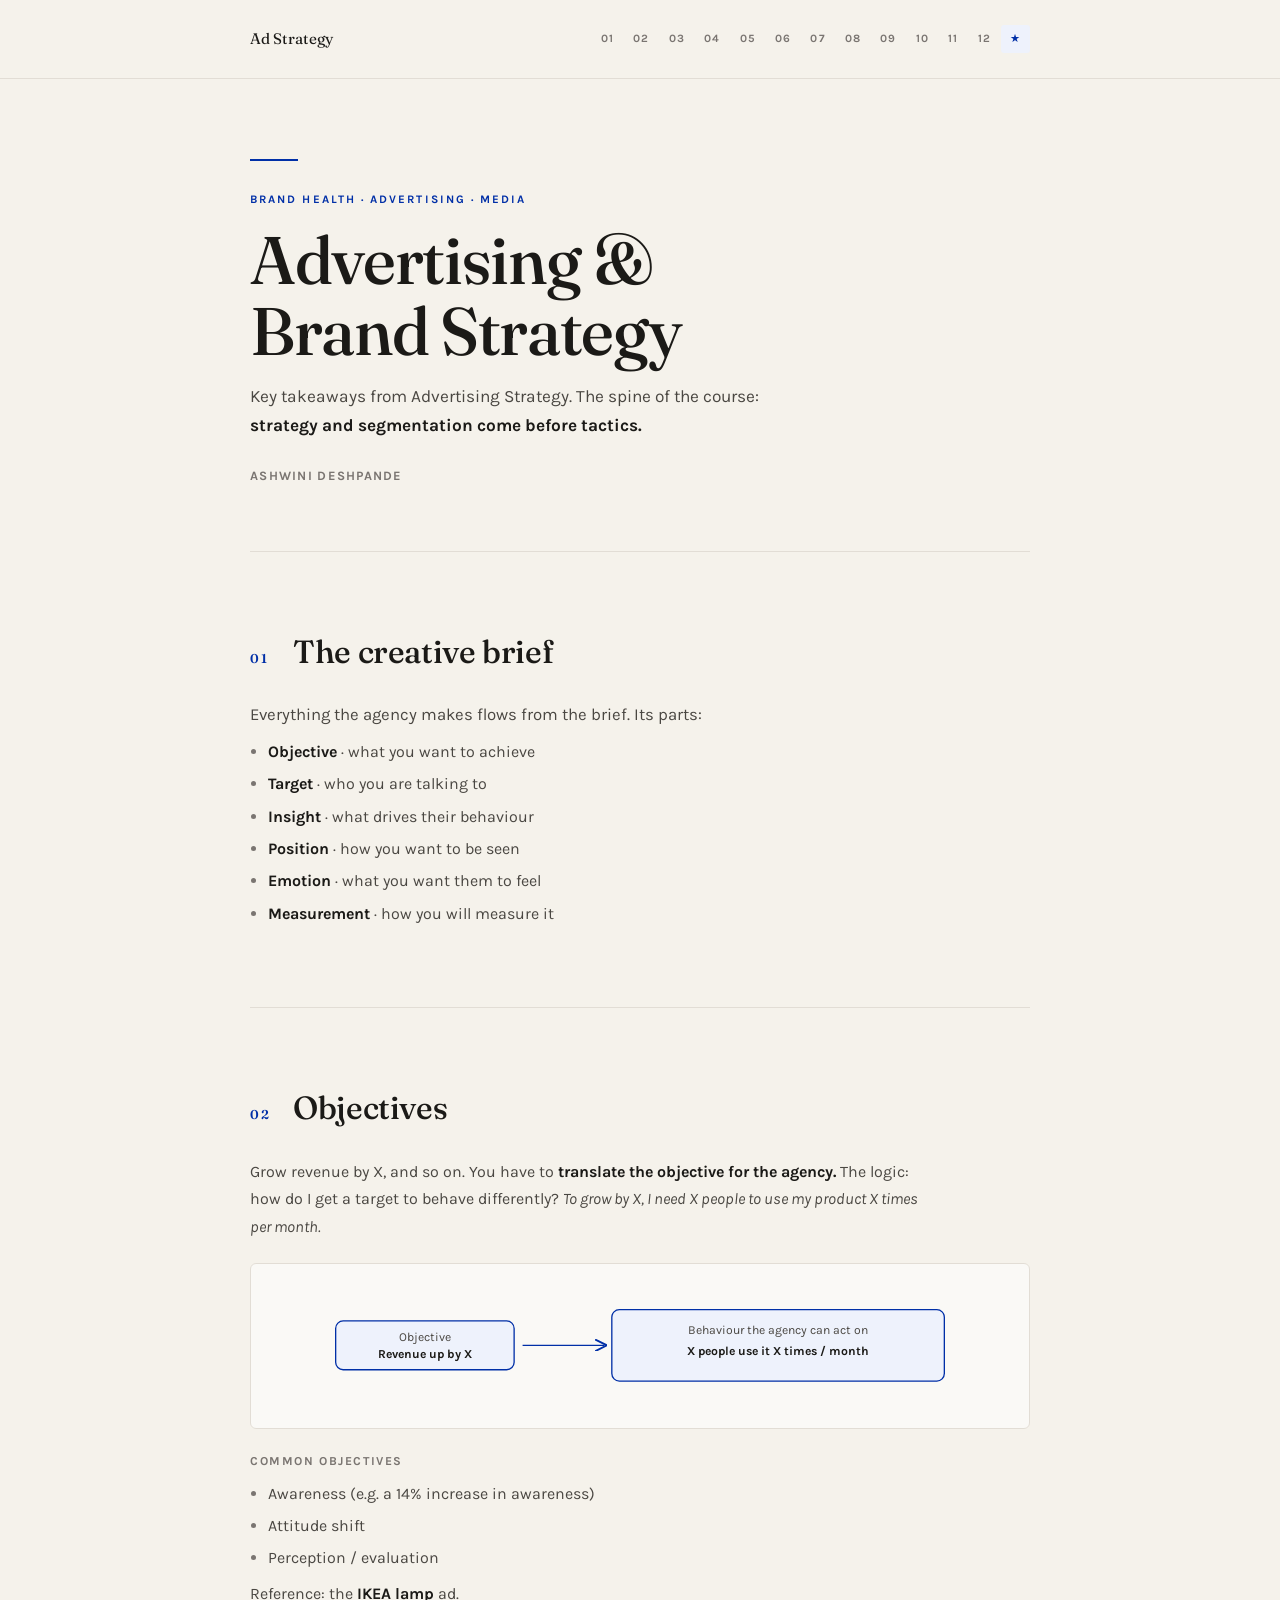
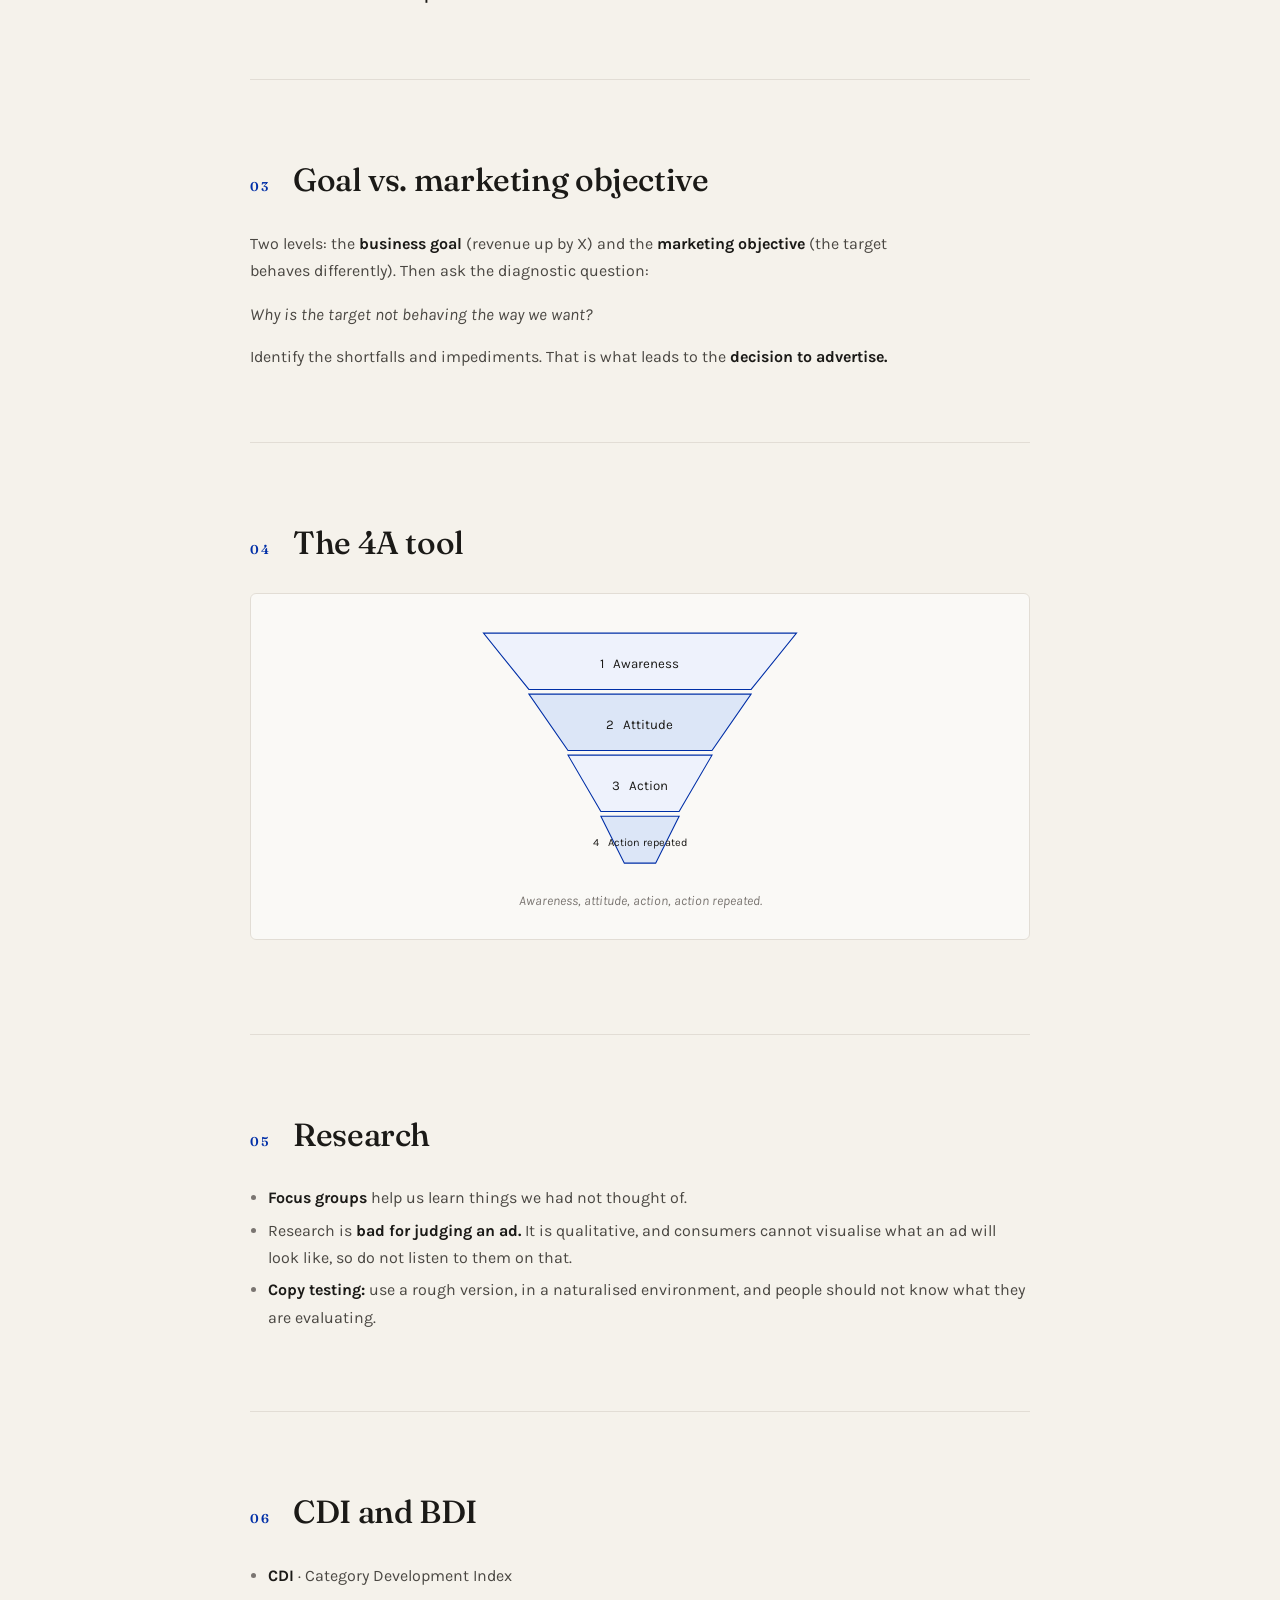
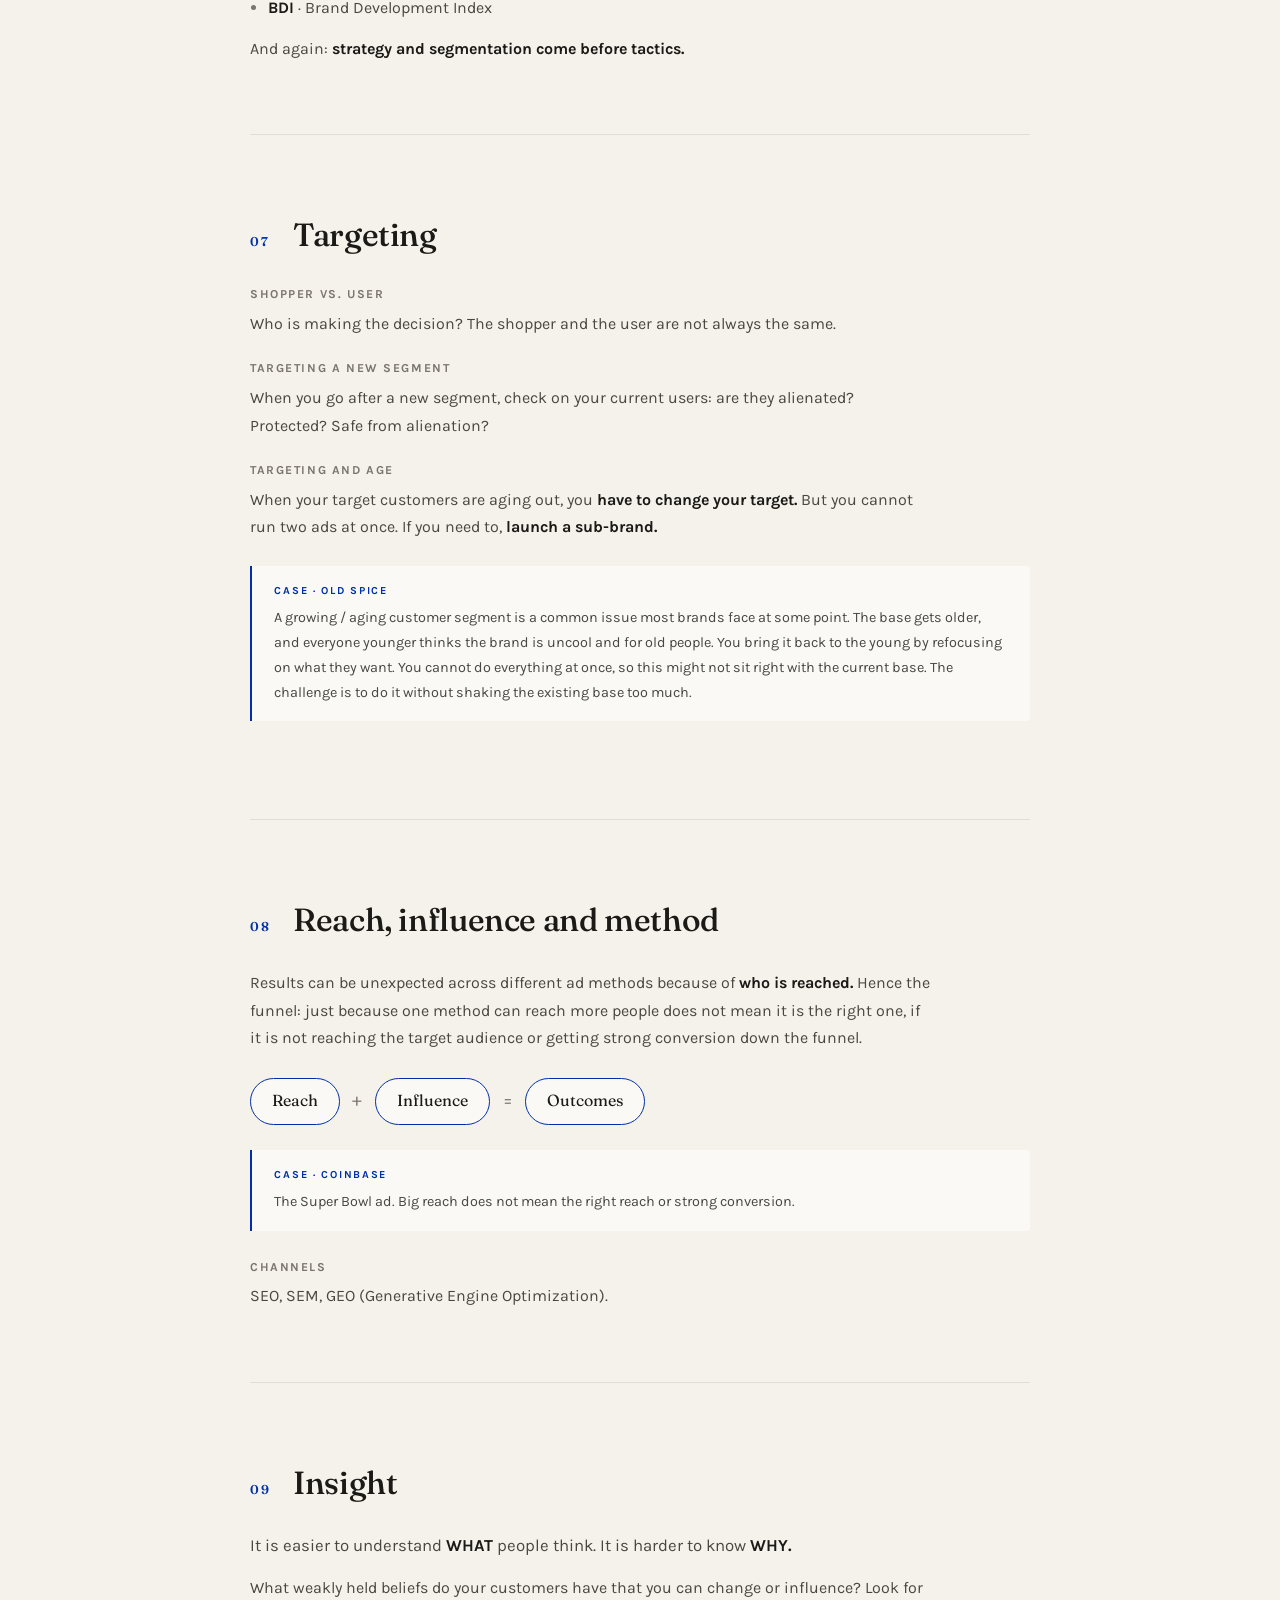
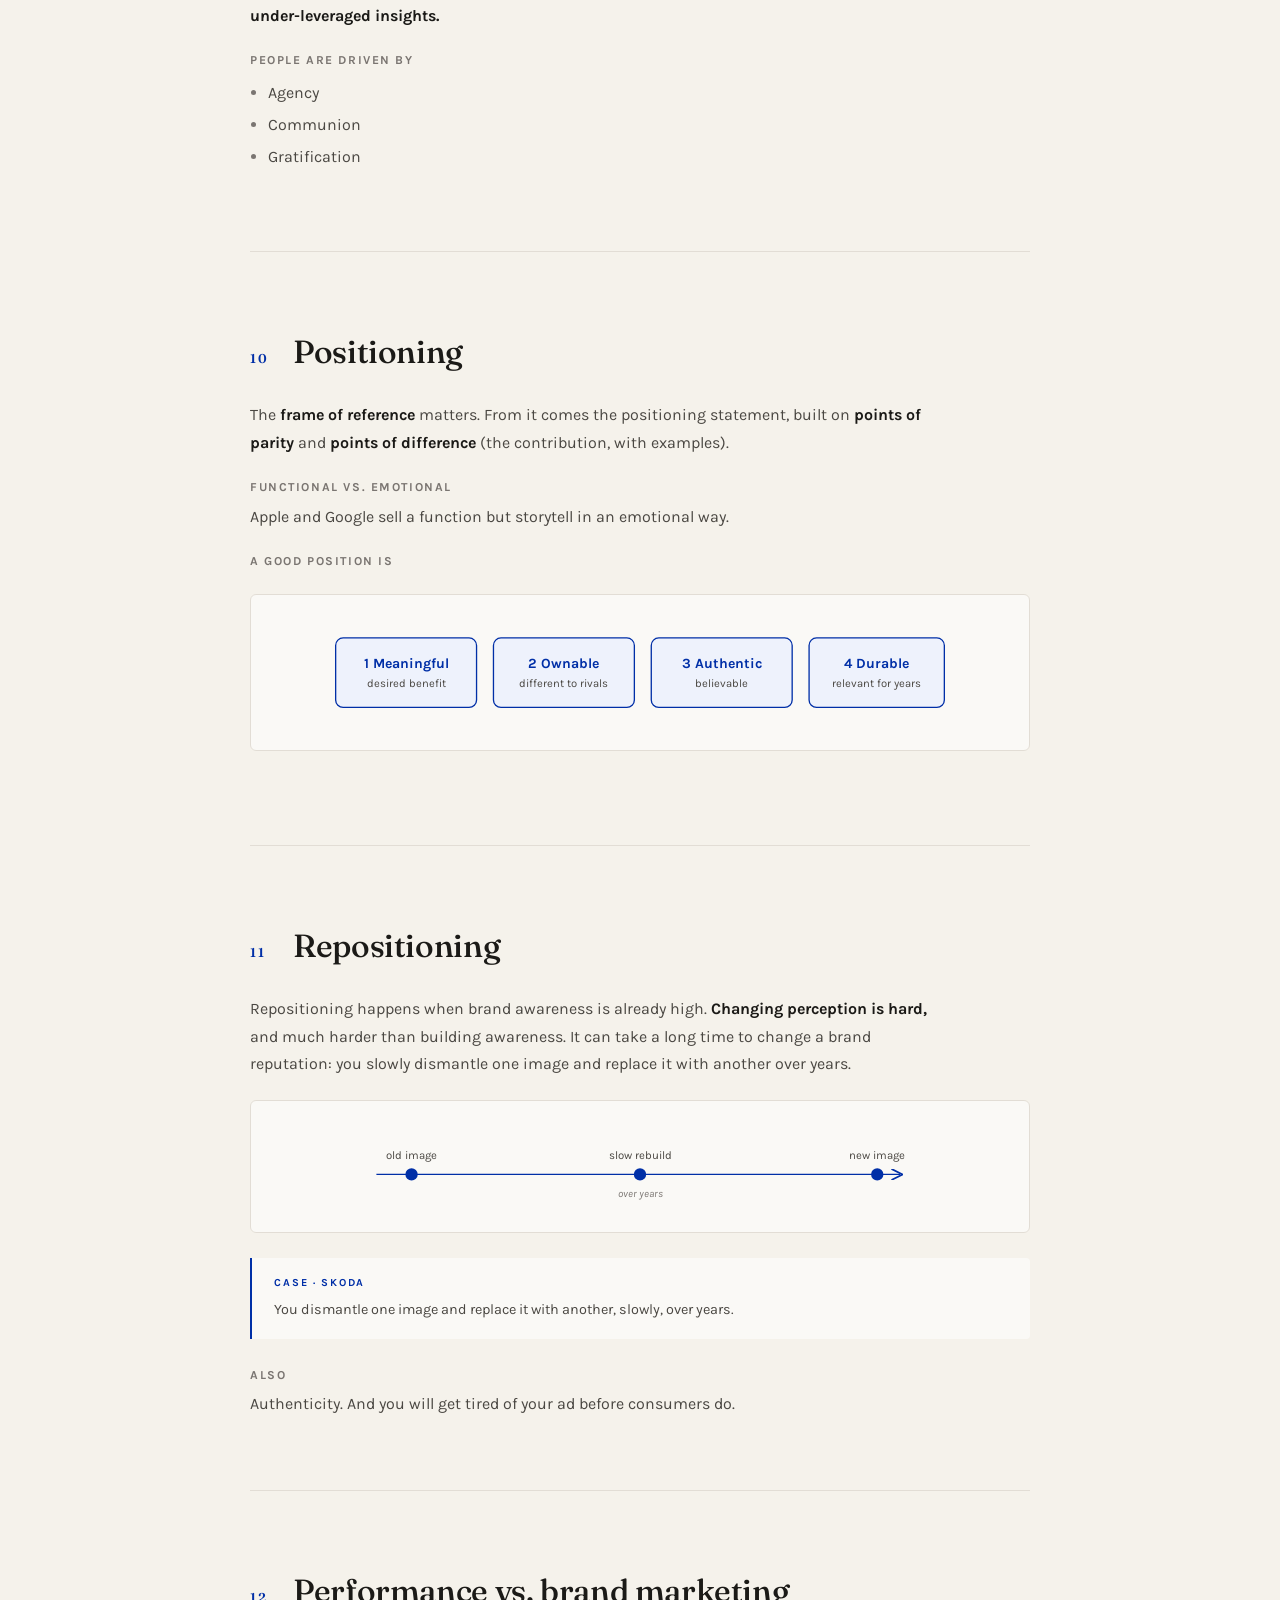
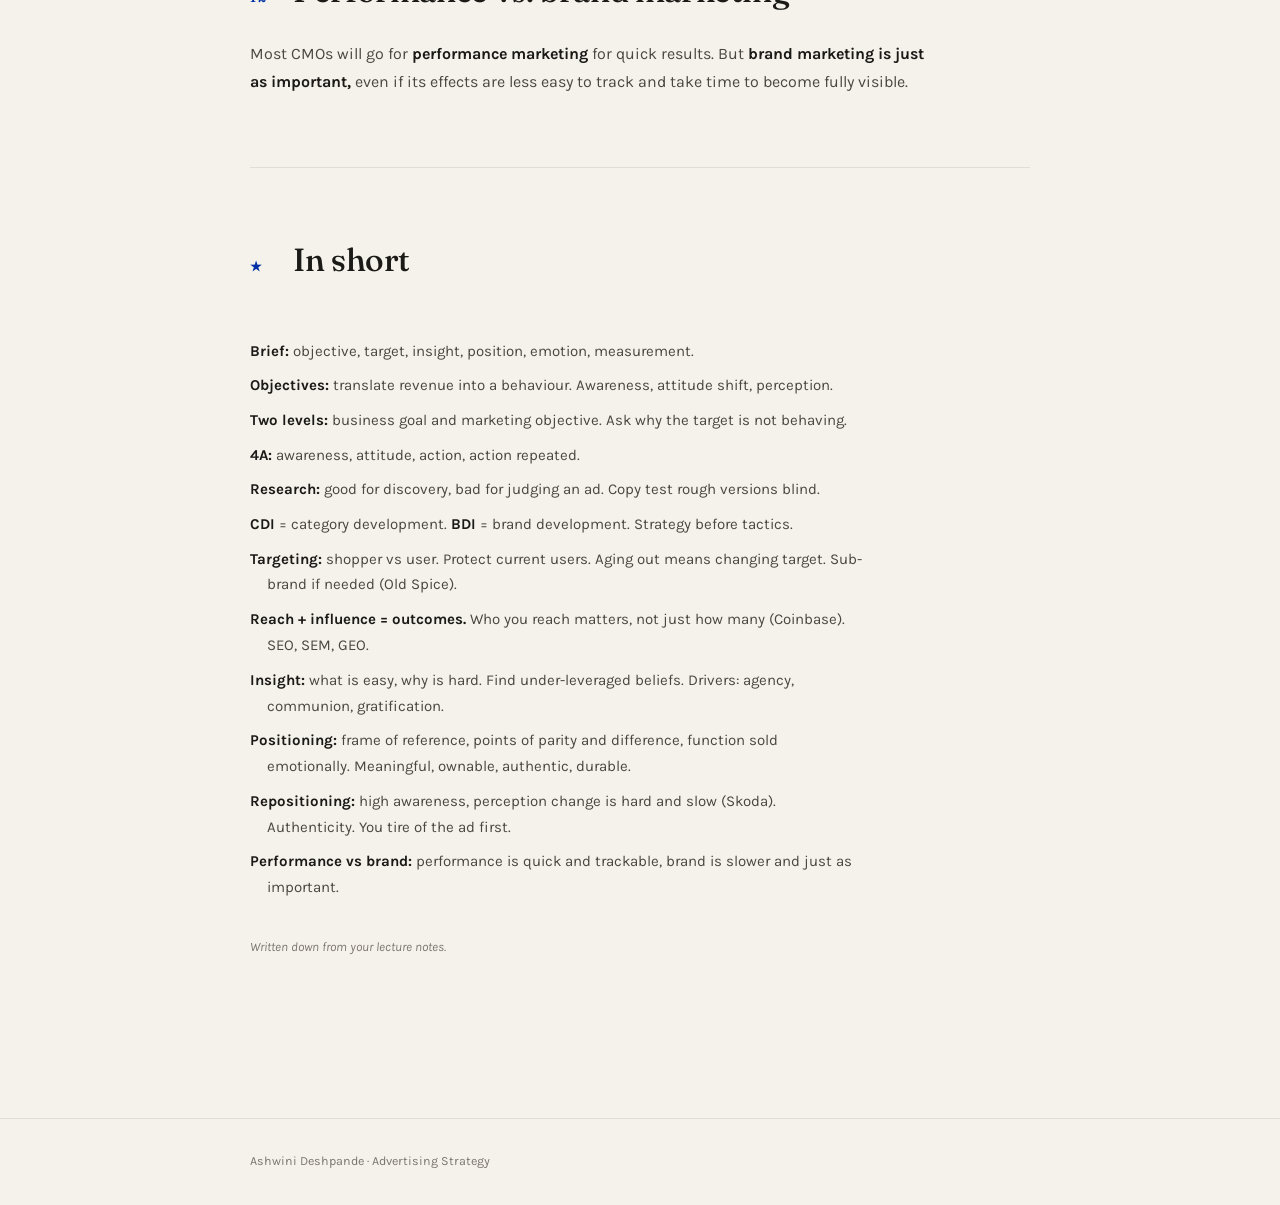
==== commit 75182670: "Rewrite landing page with original lecture content only Removes all invented FibiFoods content. Page" ====
--- a/ad_strategy_landing.html
+++ b/ad_strategy_landing.html
@@ -3,900 +3,394 @@
 <head>
 <meta charset="UTF-8">
 <meta name="viewport" content="width=device-width, initial-scale=1.0">
-<title>FibiFoods — Paid Advertising Strategy 2026</title>
+<title>Advertising Strategy — Key Takeaways</title>
 <link rel="preconnect" href="https://fonts.googleapis.com">
 <link rel="preconnect" href="https://fonts.gstatic.com" crossorigin>
-<link href="https://fonts.googleapis.com/css2?family=Fraunces:ital,opsz,wght@0,9..144,300;0,9..144,400;0,9..144,600;1,9..144,300;1,9..144,400&family=Inter:wght@300;400;500;600&display=swap" rel="stylesheet">
+<link href="https://fonts.googleapis.com/css2?family=Fraunces:opsz,wght@9..144,400;9..144,500;9..144,600&family=Karla:ital,wght@0,400;0,500;0,700;1,400&display=swap" rel="stylesheet">
 <style>
-/* ── Reset ───────────────────────────────────────────────── */
-*, *::before, *::after { box-sizing: border-box; margin: 0; padding: 0; }
-
-:root {
-  --kb:        #002FA7;   /* Klein Blue — accent only           */
-  --kb-pale:   #eef2fc;   /* very pale blue tint for fills      */
-  --ink:       #1b1a17;   /* near-black body & headings         */
-  --ink-mid:   #4a4742;   /* mid-tone body text                 */
-  --ink-light: #7a7571;   /* labels, meta text                  */
-  --cream:     #f5f2eb;   /* warm tortoiseshell page base       */
-  --card:      #faf9f6;   /* card/aside background              */
-  --rule:      #e2ddd5;   /* warm hairline                      */
-  --ff-s:  'Fraunces', Georgia, serif;
-  --ff-n:  'Inter', system-ui, sans-serif;
-}
-
-html { scroll-behavior: smooth; font-size: 16px; }
-
-body {
-  background: var(--cream);
-  color: var(--ink);
-  font-family: var(--ff-n);
-  font-weight: 400;
-  line-height: 1.72;
-  -webkit-font-smoothing: antialiased;
-}
-
-/* ── Type scale ─────────────────────────────────────────── */
-h1,h2,h3,h4 { font-family: var(--ff-s); font-weight: 400; line-height: 1.14; color: var(--ink); }
-h1  { font-size: clamp(2.8rem, 6.5vw, 4.6rem); letter-spacing: -0.02em; }
-h2  { font-size: clamp(1.75rem, 3.5vw, 2.65rem); letter-spacing: -0.015em; }
-h3  { font-size: clamp(1.15rem, 2vw, 1.5rem); }
-h4  { font-family: var(--ff-n); font-size: 0.78rem; font-weight: 700;
-       letter-spacing: 0.12em; text-transform: uppercase; color: var(--ink-mid); }
-p   { color: var(--ink-mid); max-width: 68ch; }
-strong { color: var(--ink); font-weight: 600; }
-a   { color: var(--kb); text-decoration: none; }
-a:hover { text-decoration: underline; text-underline-offset: 3px; }
-
-/* ── Layout ──────────────────────────────────────────────── */
-.wrap  { max-width: 1100px; margin: 0 auto; padding: 0 clamp(1.25rem,4vw,3rem); }
-.sect  { padding: 5rem 0; }
-.sect + .sect { border-top: 1px solid var(--rule); }
-
-/* ── Sticky nav ──────────────────────────────────────────── */
-nav {
-  position: sticky; top: 0; z-index: 100;
-  background: rgba(245,242,235,0.93);
-  backdrop-filter: blur(14px);
-  border-bottom: 1px solid var(--rule);
-}
-nav .wrap {
-  display: flex; align-items: center; justify-content: space-between;
-  padding-top: 0.85rem; padding-bottom: 0.85rem; gap: 1rem;
-}
-.brand { font-family: var(--ff-s); font-size: 1.2rem; color: var(--ink); }
-.nav-list { list-style: none; display: flex; flex-wrap: wrap; gap: 0.15rem; }
-.nav-list a {
-  display: block; padding: 0.3rem 0.65rem; border-radius: 3px;
-  font-size: 0.75rem; font-weight: 500; letter-spacing: 0.07em;
-  text-transform: uppercase; color: var(--ink-mid);
-  transition: color .18s, background .18s;
-}
-.nav-list a:hover, .nav-list a.active {
-  color: var(--kb); background: var(--kb-pale); text-decoration: none;
-}
-
-/* ── Hero ────────────────────────────────────────────────── */
-.hero { background: var(--cream); padding: 5.5rem 0 4.5rem; }
-.hero-kb-rule { width: 60px; height: 2px; background: var(--kb); margin-bottom: 2rem; }
-.hero-eye {
-  font-size: 0.73rem; font-weight: 700; letter-spacing: 0.14em;
-  text-transform: uppercase; color: var(--kb); margin-bottom: 1rem;
-}
-.hero h1 { font-style: italic; margin-bottom: 1.3rem; max-width: 18ch; }
-.hero h1 em { font-style: normal; }
-.hero-sub {
-  font-size: clamp(1rem, 1.8vw, 1.18rem); color: var(--ink-mid);
-  max-width: 54ch; margin-bottom: 2.5rem; line-height: 1.6;
-}
-.ctas { display: flex; gap: 0.8rem; flex-wrap: wrap; align-items: center; }
-.btn {
-  display: inline-block; padding: 0.72rem 1.55rem; border-radius: 4px;
-  font-size: 0.8rem; font-weight: 600; letter-spacing: 0.05em;
-  text-transform: uppercase; border: 2px solid transparent; transition: all .18s;
-}
-.btn-ink { background: var(--ink); color: var(--cream); border-color: var(--ink); }
-.btn-ink:hover { background: #2d2c28; color: var(--cream); text-decoration: none; }
-.btn-ghost { background: transparent; color: var(--ink); border-color: var(--ink); }
-.btn-ghost:hover { background: var(--ink); color: var(--cream); text-decoration: none; }
-.hero-stats {
-  display: flex; gap: 2.5rem; flex-wrap: wrap;
-  margin-top: 3.2rem; padding-top: 2rem; border-top: 1px solid var(--rule);
-}
-.stat .val {
-  display: block; font-family: var(--ff-s); font-size: 2.1rem;
-  color: var(--ink); line-height: 1;
-}
-.stat .lbl {
-  display: block; font-size: 0.7rem; font-weight: 600;
-  letter-spacing: 0.09em; text-transform: uppercase;
-  color: var(--ink-light); margin-top: 0.3rem;
-}
-
-/* ── Section headings ────────────────────────────────────── */
-.s-num { font-size: 0.68rem; font-weight: 700; letter-spacing: 0.15em;
-          text-transform: uppercase; color: var(--kb); margin-bottom: 0.55rem; }
-.s-title { margin-bottom: 0.7rem; }
-.s-lead  { font-size: 1.05rem; max-width: 60ch; margin-bottom: 2.5rem; }
-
-/* ── Grid helpers ────────────────────────────────────────── */
-.g2 { display: grid; grid-template-columns: 1fr 1fr; gap: 2rem; }
-.g3 { display: grid; grid-template-columns: repeat(3,1fr); gap: 1.5rem; }
-@media (max-width: 720px) { .g2, .g3 { grid-template-columns: 1fr; } }
-
-/* ── Cards ───────────────────────────────────────────────── */
-.card {
-  background: var(--card); border: 1px solid var(--rule); border-radius: 6px;
-  padding: 1.55rem; transition: box-shadow .2s, border-color .2s;
-}
-.card:hover { box-shadow: 0 4px 22px rgba(27,26,23,.07); border-color: #ccc8c0; }
-.card h3 { margin-bottom: 0.45rem; font-size: 1.1rem; }
-.card p  { font-size: 0.9rem; }
-
-/* ── Channel cards ───────────────────────────────────────── */
-.ch-grid { display: grid; grid-template-columns: repeat(auto-fit,minmax(250px,1fr)); gap: 1.4rem; }
-.ch-card {
-  background: var(--card); border: 1px solid var(--rule); border-radius: 6px;
-  padding: 1.45rem 1.55rem; transition: box-shadow .2s;
-}
-.ch-card:hover { box-shadow: 0 4px 22px rgba(27,26,23,.07); }
-.ch-head { display: flex; align-items: center; gap: 0.7rem; margin-bottom: 0.75rem; }
-.ch-badge {
-  font-size: 0.63rem; font-weight: 700; letter-spacing: 0.1em;
-  text-transform: uppercase; padding: 0.18rem 0.48rem;
-  border-radius: 2px; background: var(--kb-pale); color: var(--kb);
-}
-.ch-card h3 { font-size: 1rem; }
-.ch-card p  { font-size: 0.87rem; margin-top: 0.4rem; }
-.ch-alloc {
-  display: flex; align-items: center; gap: 0.6rem;
-  margin-top: 1rem; padding-top: 0.75rem; border-top: 1px solid var(--rule);
-}
-.ch-bar  { flex: 1; height: 4px; background: var(--rule); border-radius: 2px; overflow: hidden; }
-.ch-fill { height: 100%; background: var(--kb); border-radius: 2px; }
-.ch-pct  { font-size: 0.73rem; font-weight: 700; color: var(--kb); min-width: 2.6rem; text-align: right; }
-
-/* ── Aside ───────────────────────────────────────────────── */
-aside {
-  border-left: 2px solid var(--kb);
-  background: var(--card);
-  padding: 1.1rem 1.45rem;
-  border-radius: 0 4px 4px 0;
-  margin: 1.75rem 0;
-}
-aside p { font-size: 0.91rem; max-width: none; }
-aside strong { color: var(--kb); }
-
-/* ── Equation pill ───────────────────────────────────────── */
-.eq-wrap { margin: 1.8rem 0; }
-.eq-pill {
-  display: inline-block;
-  border: 1.5px solid var(--kb);
-  border-radius: 4px;
-  padding: 0.8rem 1.35rem;
-  font-family: var(--ff-s);
-  font-size: 1.08rem;
-  color: var(--ink);
-  background: var(--card);
-}
-.eq-pill em { color: var(--kb); font-style: normal; font-weight: 700; }
-
-/* ── Diagram wrap ────────────────────────────────────────── */
-.diag {
-  background: var(--card); border: 1px solid var(--rule); border-radius: 6px;
-  padding: 1.8rem; display: flex; flex-direction: column; align-items: center;
-  margin: 1.5rem 0;
-}
-.diag svg { max-width: 100%; height: auto; display: block; }
-.diag svg text { font-family: var(--ff-n), sans-serif; }
-
-/* ── Budget table ────────────────────────────────────────── */
-.tbl-wrap { overflow-x: auto; }
-table {
-  width: 100%; border-collapse: collapse;
-  font-size: 0.88rem; background: var(--card);
-  border: 1px solid var(--rule); border-radius: 6px; overflow: hidden;
-}
-thead { background: var(--cream); }
-th {
-  text-align: left; padding: 0.85rem 1rem;
-  font-size: 0.68rem; letter-spacing: 0.1em; text-transform: uppercase;
-  font-weight: 700; color: var(--ink-mid); border-bottom: 2px solid var(--rule);
-}
-td {
-  padding: 0.82rem 1rem; border-bottom: 1px solid var(--rule);
-  color: var(--ink-mid); vertical-align: top;
-}
-td:first-child { color: var(--ink); font-weight: 500; }
-tr:last-child td { border-bottom: none; }
-tr:hover td { background: rgba(0,47,167,.025); }
-.tn { text-align: right; font-variant-numeric: tabular-nums; }
-.tkb { color: var(--kb); font-weight: 700; }
-
-/* ── Timeline ────────────────────────────────────────────── */
-.tl { display: flex; flex-direction: column; }
-.tl-row {
-  display: grid; grid-template-columns: 82px 1px 1fr;
-  gap: 0 1.5rem; padding-bottom: 2.2rem;
-}
-.tl-row:last-child { padding-bottom: 0; }
-.tl-tag {
-  font-size: 0.68rem; font-weight: 700; letter-spacing: 0.1em;
-  text-transform: uppercase; color: var(--kb); text-align: right;
-  padding-top: 0.15rem;
-}
-.tl-spine { background: var(--rule); position: relative; }
-.tl-spine::before {
-  content: ''; position: absolute; top: 6px; left: 50%;
-  transform: translateX(-50%);
-  width: 8px; height: 8px; border-radius: 50%;
-  background: var(--kb); box-shadow: 0 0 0 3px var(--cream);
-}
-.tl-body h3 { font-size: 1.05rem; margin-bottom: 0.4rem; }
-.tl-body p  { font-size: 0.88rem; }
-.tl-body ul { font-size: 0.88rem; color: var(--ink-mid); padding-left: 1.1rem; margin-top: 0.5rem; }
-.tl-body li { margin-bottom: 0.28rem; }
-
-/* ── KPI cards ───────────────────────────────────────────── */
-.kpi-g { display: grid; grid-template-columns: repeat(auto-fit,minmax(175px,1fr)); gap: 1.15rem; }
-.kpi {
-  background: var(--card); border: 1px solid var(--rule); border-radius: 6px;
-  padding: 1.25rem 1.35rem;
-}
-.kpi .kv {
-  font-family: var(--ff-s); font-size: 2rem; color: var(--ink);
-  line-height: 1; margin-bottom: 0.28rem;
-}
-.kpi .kl {
-  font-size: 0.7rem; font-weight: 700; letter-spacing: 0.09em;
-  text-transform: uppercase; color: var(--ink-light);
-}
-.kpi .kn { font-size: 0.78rem; color: var(--ink-light); margin-top: 0.3rem; }
-
-/* ── Persona cards ───────────────────────────────────────── */
-.pers-g { display: grid; grid-template-columns: repeat(auto-fit,minmax(215px,1fr)); gap: 1.35rem; }
-.pers {
-  background: var(--card); border: 1px solid var(--rule); border-radius: 6px;
-  padding: 1.4rem;
-}
-.pers-av {
-  width: 46px; height: 46px; border-radius: 50%;
-  background: var(--kb-pale); border: 1.5px solid var(--kb);
-  display: flex; align-items: center; justify-content: center;
-  font-family: var(--ff-s); font-size: 1.25rem; color: var(--kb);
-  margin-bottom: 0.85rem;
-}
-.pers h3  { font-size: 1rem; margin-bottom: 0.18rem; }
-.pers-tag {
-  font-size: 0.67rem; font-weight: 700; letter-spacing: 0.08em;
-  text-transform: uppercase; color: var(--kb); margin-bottom: 0.65rem;
-}
-.pers p { font-size: 0.85rem; }
-
-/* ── Principles ──────────────────────────────────────────── */
-.prins { display: flex; flex-direction: column; gap: 1.1rem; }
-.prin {
-  display: grid; grid-template-columns: 1.8rem 1fr;
-  gap: 0 0.9rem; align-items: start;
-}
-.pnum { font-family: var(--ff-s); font-size: 1.2rem; color: var(--kb); font-style: italic; line-height: 1.3; }
-.prin h4 { font-family: var(--ff-n); font-size: 0.8rem; font-weight: 700; letter-spacing: 0.08em; text-transform: uppercase; color: var(--ink); margin-bottom: 0.2rem; }
-.prin p  { font-size: 0.9rem; }
-
-/* ── Spec blocks ─────────────────────────────────────────── */
-.spec {
-  background: var(--card); border: 1px solid var(--rule);
-  border-radius: 6px; padding: 1.35rem;
-}
-.spec h4 { margin-bottom: 0.85rem; }
-.spec-r {
-  display: flex; justify-content: space-between; align-items: baseline;
-  padding: 0.38rem 0; border-bottom: 1px solid var(--rule);
-  font-size: 0.86rem; gap: 1rem;
-}
-.spec-r:last-child { border-bottom: none; }
-.sk { color: var(--ink-mid); }
-.sv { color: var(--ink); font-weight: 500; text-align: right; }
-
-/* ── Footer ──────────────────────────────────────────────── */
-footer {
-  border-top: 1px solid var(--rule); padding: 2.4rem 0; margin-top: 4rem;
-}
-footer .wrap {
-  display: flex; justify-content: space-between;
-  align-items: center; flex-wrap: wrap; gap: 1rem;
-}
-.foot-brand { font-family: var(--ff-s); font-size: 1.1rem; color: var(--ink); }
-footer p { font-size: 0.76rem; color: var(--ink-light); max-width: none; }
-
-@media print {
-  nav { display: none; }
-  .sect { padding: 2.4rem 0; }
-  .card, .ch-card, .kpi, .pers, .spec { break-inside: avoid; }
-}
+*,*::before,*::after{box-sizing:border-box;margin:0;padding:0}
+:root{
+  --blue:#002FA7;
+  --blue-pale:#eef2fc;
+  --bg:#f5f2eb;
+  --card:#faf9f6;
+  --ink:#1b1a17;
+  --mid:#4a4742;
+  --muted:#7a7571;
+  --rule:#e2ddd5;
+  --ff-s:'Fraunces',Georgia,serif;
+  --ff-n:'Karla',system-ui,sans-serif;
+}
+html{scroll-behavior:smooth;font-size:16px}
+body{background:var(--bg);color:var(--ink);font-family:var(--ff-n);font-weight:400;line-height:1.72;-webkit-font-smoothing:antialiased}
+
+/* ── Nav ── */
+nav{
+  position:sticky;top:0;z-index:100;
+  background:rgba(245,242,235,0.94);
+  backdrop-filter:blur(12px);
+  border-bottom:1px solid var(--rule);
+}
+.nav-inner{
+  max-width:860px;margin:0 auto;
+  padding:.75rem clamp(1rem,4vw,2.5rem);
+  display:flex;align-items:center;justify-content:space-between;gap:1rem;
+}
+.nav-brand{font-family:var(--ff-s);font-size:.95rem;color:var(--ink);text-decoration:none;white-space:nowrap}
+.nav-links{list-style:none;display:flex;flex-wrap:wrap;gap:.1rem}
+.nav-links a{
+  display:block;padding:.28rem .55rem;border-radius:3px;
+  font-size:.7rem;font-weight:700;letter-spacing:.1em;text-transform:uppercase;
+  color:var(--muted);text-decoration:none;
+  transition:color .15s,background .15s;
+}
+.nav-links a:hover,.nav-links a.active{color:var(--blue);background:var(--blue-pale)}
+@media(max-width:640px){.nav-links{display:none}}
+
+/* ── Hero ── */
+.hero{padding:5rem clamp(1rem,4vw,2.5rem) 4rem;max-width:860px;margin:0 auto}
+.hero-rule{width:48px;height:2px;background:var(--blue);margin-bottom:1.8rem}
+.hero-eye{font-size:.72rem;font-weight:700;letter-spacing:.18em;text-transform:uppercase;color:var(--blue);margin-bottom:.9rem}
+.hero h1{
+  font-family:var(--ff-s);font-weight:500;
+  font-size:clamp(2.6rem,6vw,4.2rem);
+  line-height:1.06;letter-spacing:-.02em;
+  color:var(--ink);margin-bottom:1rem;
+}
+.hero-sub{font-size:1.08rem;color:var(--mid);max-width:56ch;line-height:1.65}
+.hero-name{margin-top:1.6rem;font-size:.8rem;font-weight:700;letter-spacing:.1em;text-transform:uppercase;color:var(--muted)}
+
+/* ── Load animation ── */
+.hero-content{opacity:0;transform:translateY(18px);animation:fadeUp .8s ease-out .15s forwards}
+@keyframes fadeUp{to{opacity:1;transform:translateY(0)}}
+
+/* ── Content wrap ── */
+.content{max-width:860px;margin:0 auto;padding:0 clamp(1rem,4vw,2.5rem) 5rem}
+
+/* ── Sections ── */
+.sect{padding:4.5rem 0;border-top:1px solid var(--rule);opacity:0;transform:translateY(22px);transition:opacity .55s ease-out,transform .55s ease-out}
+.sect.visible{opacity:1;transform:translateY(0)}
+.sect-head{display:flex;align-items:baseline;gap:.9rem;margin-bottom:1.4rem}
+.sect-num{font-family:var(--ff-s);font-size:.8rem;font-weight:600;letter-spacing:.12em;color:var(--blue);min-width:1.8rem}
+h2{font-family:var(--ff-s);font-weight:500;font-size:clamp(1.5rem,3vw,2rem);letter-spacing:-.012em;color:var(--ink)}
+h3{font-family:var(--ff-n);font-weight:700;font-size:.76rem;letter-spacing:.13em;text-transform:uppercase;color:var(--muted);margin:1.7em 0 .4em}
+p{color:var(--mid);max-width:68ch}
+p.lede{font-size:1.05rem;color:var(--mid)}
+strong{color:var(--ink);font-weight:700}
+em{font-style:italic}
+ul{padding-left:1.1em;margin:.5em 0}
+li{margin:.3em 0;color:var(--mid)}
+li::marker{color:var(--muted)}
+
+/* ── Aside ── */
+aside{
+  border-left:2px solid var(--blue);
+  background:var(--card);
+  padding:1rem 1.4rem;
+  border-radius:0 4px 4px 0;
+  margin:1.6rem 0;
+}
+.aside-lbl{display:block;font-size:.67rem;font-weight:700;letter-spacing:.16em;text-transform:uppercase;color:var(--blue);margin-bottom:.35rem}
+aside p{font-size:.9rem;max-width:none}
+
+/* ── Equation ── */
+.eq{display:flex;flex-wrap:wrap;align-items:center;gap:.8rem;margin:1.6rem 0}
+.eq-t{border:1.5px solid var(--blue);border-radius:30px;padding:.55rem 1.3rem;font-size:1rem;font-family:var(--ff-s);color:var(--ink);background:var(--card)}
+.eq-op{color:var(--muted);font-size:1.15rem}
+
+/* ── Diagrams ── */
+.diag{background:var(--card);border:1px solid var(--rule);border-radius:6px;padding:1.6rem;margin:1.4rem 0;display:flex;justify-content:center}
+.diag svg{max-width:100%;height:auto}
+figcaption{font-size:.83rem;color:var(--muted);font-style:italic;text-align:center;margin-top:.75rem}
+
+/* ── Cheat sheet ── */
+.cheat-section{padding:4rem 0;border-top:1px solid var(--rule)}
+.cheat-section h2{margin-bottom:1.8rem}
+.cheat-lines{display:flex;flex-direction:column;gap:.55rem}
+.cheat-line{font-size:.94rem;color:var(--mid);padding-left:1.1em;text-indent:-1.1em}
+.cheat-line b{color:var(--ink);font-weight:700}
+.colophon{margin-top:2.2rem;font-size:.8rem;color:var(--muted);font-style:italic}
+
+/* ── Footer ── */
+footer{border-top:1px solid var(--rule);padding:2rem 0;margin-top:1rem}
+footer p{font-size:.78rem;color:var(--muted)}
 </style>
 </head>
 <body>
 
-<!-- ── Nav ──────────────────────────────────────────────── -->
 <nav>
-  <div class="wrap">
-    <span class="brand">FibiFoods</span>
-    <ul class="nav-list" id="nav-list">
-      <li><a href="#overview">Overview</a></li>
-      <li><a href="#audience">Audience</a></li>
-      <li><a href="#channels">Channels</a></li>
-      <li><a href="#creative">Creative</a></li>
-      <li><a href="#budget">Budget</a></li>
-      <li><a href="#roadmap">Roadmap</a></li>
-      <li><a href="#kpis">KPIs</a></li>
+  <div class="nav-inner">
+    <a class="nav-brand" href="#top">Ad Strategy</a>
+    <ul class="nav-links" id="nav-links">
+      <li><a href="#s01">01</a></li>
+      <li><a href="#s02">02</a></li>
+      <li><a href="#s03">03</a></li>
+      <li><a href="#s04">04</a></li>
+      <li><a href="#s05">05</a></li>
+      <li><a href="#s06">06</a></li>
+      <li><a href="#s07">07</a></li>
+      <li><a href="#s08">08</a></li>
+      <li><a href="#s09">09</a></li>
+      <li><a href="#s10">10</a></li>
+      <li><a href="#s11">11</a></li>
+      <li><a href="#s12">12</a></li>
+      <li><a href="#summary">★</a></li>
     </ul>
   </div>
 </nav>
 
-<!-- ── Hero ─────────────────────────────────────────────── -->
-<header class="hero" id="top">
-  <div class="wrap">
-    <div class="hero-kb-rule" aria-hidden="true"></div>
-    <p class="hero-eye">Paid Advertising Strategy — 2026</p>
-    <h1>Spend sharper.<br><em>Grow further.</em></h1>
-    <p class="hero-sub">
-      A full-funnel, channel-specific advertising blueprint for FibiFoods —
-      designed to acquire high-value customers efficiently, build durable brand
-      recognition, and translate every media pound into measurable revenue.
-    </p>
-    <div class="ctas">
-      <a class="btn btn-ink" href="#overview">Read the strategy</a>
-      <a class="btn btn-ghost" href="#budget">See the budget</a>
-    </div>
-    <div class="hero-stats">
-      <div class="stat"><span class="val">4.2×</span><span class="lbl">Target blended ROAS</span></div>
-      <div class="stat"><span class="val">≤£18</span><span class="lbl">New-customer CAC ceiling</span></div>
-      <div class="stat"><span class="val">6</span><span class="lbl">Active channels</span></div>
-      <div class="stat"><span class="val">90 d</span><span class="lbl">Phase one horizon</span></div>
+<div id="top">
+  <div class="hero">
+    <div class="hero-content">
+      <div class="hero-rule" aria-hidden="true"></div>
+      <p class="hero-eye">Brand health &middot; advertising &middot; media</p>
+      <h1>Advertising &amp;<br>Brand Strategy</h1>
+      <p class="hero-sub">Key takeaways from Advertising Strategy. The spine of the course: <strong>strategy and segmentation come before tactics.</strong></p>
+      <p class="hero-name">Ashwini Deshpande</p>
     </div>
   </div>
-</header>
-
-<!-- ── 01 Overview ──────────────────────────────────────── -->
-<section class="sect" id="overview">
-  <div class="wrap">
-    <p class="s-num">01 — Overview</p>
-    <h2 class="s-title">Why this strategy, why now</h2>
-    <p class="s-lead">
-      FibiFoods sits at an inflection point: strong product–market fit, a
-      loyal organic community, and an untapped paid channel. This document
-      converts that potential into a systematic, profitable growth engine.
-    </p>
-
-    <div class="g2">
-      <!-- Left: principles -->
-      <div>
-        <div class="prins">
-          <div class="prin">
-            <span class="pnum">1</span>
-            <div>
-              <h4>Full-funnel coverage</h4>
-              <p>Awareness, consideration, conversion, and retention each have
-              dedicated spend and creative. No revenue leaks through gaps.</p>
-            </div>
-          </div>
-          <div class="prin">
-            <span class="pnum">2</span>
-            <div>
-              <h4>First-party data first</h4>
-              <p>Email lists, order data, and on-site behaviour drive audience
-              creation, insulating performance against privacy changes.</p>
-            </div>
-          </div>
-          <div class="prin">
-            <span class="pnum">3</span>
-            <div>
-              <h4>Creative as growth lever</h4>
-              <p>Weekly creative testing with structured win/loss analysis.
-              Winning assets scale; losers are killed within 14 days.</p>
-            </div>
-          </div>
-          <div class="prin">
-            <span class="pnum">4</span>
-            <div>
-              <h4>Profitability guardrails</h4>
-              <p>Every campaign has a hard CAC ceiling and minimum ROAS
-              threshold. Budget shifts automatically to channels that clear
-              the bar; underperformers are paused, not tolerated.</p>
-            </div>
-          </div>
+
+  <div class="content">
+
+    <!-- 01 -->
+    <section class="sect" id="s01">
+      <div class="sect-head"><span class="sect-num">01</span><h2>The creative brief</h2></div>
+      <p class="lede">Everything the agency makes flows from the brief. Its parts:</p>
+      <ul>
+        <li><strong>Objective</strong> &middot; what you want to achieve</li>
+        <li><strong>Target</strong> &middot; who you are talking to</li>
+        <li><strong>Insight</strong> &middot; what drives their behaviour</li>
+        <li><strong>Position</strong> &middot; how you want to be seen</li>
+        <li><strong>Emotion</strong> &middot; what you want them to feel</li>
+        <li><strong>Measurement</strong> &middot; how you will measure it</li>
+      </ul>
+    </section>
+
+    <!-- 02 -->
+    <section class="sect" id="s02">
+      <div class="sect-head"><span class="sect-num">02</span><h2>Objectives</h2></div>
+      <p>Grow revenue by X, and so on. You have to <strong>translate the objective for the agency.</strong> The logic: how do I get a target to behave differently? <em>To grow by X, I need X people to use my product X times per month.</em></p>
+
+      <div class="diag">
+        <svg viewBox="0 0 660 120" width="620" role="img" aria-label="Revenue objective translated into a behaviour">
+          <defs><marker id="ar" markerWidth="9" markerHeight="9" refX="7" refY="4.5" orient="auto"><path d="M0 0 L9 4.5 L0 9" fill="none" stroke="#002FA7" stroke-width="1.4"/></marker></defs>
+          <rect x="6" y="34" width="190" height="52" rx="8" fill="#eef2fc" stroke="#002FA7" stroke-width="1.4"/>
+          <rect x="300" y="22" width="354" height="76" rx="8" fill="#eef2fc" stroke="#002FA7" stroke-width="1.4"/>
+          <path d="M205 60 H292" stroke="#002FA7" stroke-width="1.4" fill="none" marker-end="url(#ar)"/>
+          <text x="101" y="55" text-anchor="middle" font-size="13" fill="#4a4742" font-family="Karla,sans-serif">Objective</text>
+          <text x="101" y="73" text-anchor="middle" font-size="13" font-weight="700" fill="#1b1a17" font-family="Karla,sans-serif">Revenue up by X</text>
+          <text x="477" y="48" text-anchor="middle" font-size="13" fill="#4a4742" font-family="Karla,sans-serif">Behaviour the agency can act on</text>
+          <text x="477" y="70" text-anchor="middle" font-size="13" font-weight="700" fill="#1b1a17" font-family="Karla,sans-serif">X people use it X times / month</text>
+        </svg>
+      </div>
+
+      <h3>Common objectives</h3>
+      <ul>
+        <li>Awareness (e.g. a 14% increase in awareness)</li>
+        <li>Attitude shift</li>
+        <li>Perception / evaluation</li>
+      </ul>
+      <p>Reference: the <strong>IKEA lamp</strong> ad.</p>
+    </section>
+
+    <!-- 03 -->
+    <section class="sect" id="s03">
+      <div class="sect-head"><span class="sect-num">03</span><h2>Goal vs. marketing objective</h2></div>
+      <p>Two levels: the <strong>business goal</strong> (revenue up by X) and the <strong>marketing objective</strong> (the target behaves differently). Then ask the diagnostic question:</p>
+      <p class="lede" style="margin-top:1rem"><em>Why is the target not behaving the way we want?</em></p>
+      <p style="margin-top:.8rem">Identify the shortfalls and impediments. That is what leads to the <strong>decision to advertise.</strong></p>
+    </section>
+
+    <!-- 04 -->
+    <section class="sect" id="s04">
+      <div class="sect-head"><span class="sect-num">04</span><h2>The 4A tool</h2></div>
+      <div class="diag">
+        <div>
+          <svg viewBox="0 0 460 320" width="360" role="img" aria-label="The 4A funnel">
+            <polygon points="30,18 430,18 372,90 88,90" fill="#eef2fc" stroke="#002FA7" stroke-width="1.4"/>
+            <polygon points="88,96 372,96 322,168 138,168" fill="#dce6f7" stroke="#002FA7" stroke-width="1.4"/>
+            <polygon points="138,174 322,174 280,246 180,246" fill="#eef2fc" stroke="#002FA7" stroke-width="1.4"/>
+            <polygon points="180,252 280,252 250,312 210,312" fill="#dce6f7" stroke="#002FA7" stroke-width="1.4"/>
+            <text x="230" y="62" text-anchor="middle" font-size="17" fill="#1b1a17" font-family="Karla,sans-serif">1 &nbsp; Awareness</text>
+            <text x="230" y="140" text-anchor="middle" font-size="17" fill="#1b1a17" font-family="Karla,sans-serif">2 &nbsp; Attitude</text>
+            <text x="230" y="218" text-anchor="middle" font-size="17" fill="#1b1a17" font-family="Karla,sans-serif">3 &nbsp; Action</text>
+            <text x="230" y="290" text-anchor="middle" font-size="14" fill="#1b1a17" font-family="Karla,sans-serif">4 &nbsp; Action repeated</text>
+          </svg>
+          <figcaption>Awareness, attitude, action, action repeated.</figcaption>
         </div>
       </div>
-
-      <!-- Right: aside + equation + funnel diagram -->
-      <div>
-        <aside>
-          <p><strong>Strategic north star:</strong> Achieve a blended ROAS of
-          4.2× within 90 days while holding new-customer CAC at or below £18,
-          then scale budget 20 % month-on-month without degrading efficiency.</p>
-        </aside>
-
-        <div class="eq-wrap">
-          <div class="eq-pill">Profit = Revenue − COGS − <em>AdSpend</em> − Fulfilment</div>
-        </div>
-        <p style="font-size:0.83rem;color:var(--ink-light);margin-top:0.4rem;">
-          Ad spend is optimised against gross margin, not top-line revenue.
-        </p>
-
-        <!-- Full-funnel SVG diagram -->
-        <div class="diag" style="margin-top:1.6rem;">
-          <svg width="300" height="218" viewBox="0 0 300 218" fill="none" xmlns="http://www.w3.org/2000/svg" role="img" aria-label="Full-funnel diagram">
-            <polygon points="10,8 290,8 260,56 40,56"   fill="#eef2fc" stroke="#002FA7" stroke-width="1.5"/>
-            <text x="150" y="30" text-anchor="middle" font-size="10.5" fill="#1b1a17" font-weight="600">AWARENESS</text>
-            <text x="150" y="46" text-anchor="middle" font-size="8.5"  fill="#002FA7">Paid Social · Display</text>
-            <polygon points="40,62 260,62 234,110 66,110"  fill="#f5f2eb" stroke="#002FA7" stroke-width="1.5"/>
-            <text x="150" y="84" text-anchor="middle" font-size="10.5" fill="#1b1a17" font-weight="600">CONSIDERATION</text>
-            <text x="150" y="100" text-anchor="middle" font-size="8.5" fill="#002FA7">Search · Retargeting</text>
-            <polygon points="66,116 234,116 210,164 90,164" fill="#eef2fc" stroke="#002FA7" stroke-width="1.5"/>
-            <text x="150" y="140" text-anchor="middle" font-size="10.5" fill="#1b1a17" font-weight="600">CONVERSION</text>
-            <text x="150" y="156" text-anchor="middle" font-size="8.5" fill="#002FA7">Shopping · Perf Max</text>
-            <polygon points="90,170 210,170 194,210 106,210" fill="#f5f2eb" stroke="#002FA7" stroke-width="1.5"/>
-            <text x="150" y="192" text-anchor="middle" font-size="10.5" fill="#1b1a17" font-weight="600">RETENTION</text>
-            <text x="150" y="206" text-anchor="middle" font-size="8.5" fill="#002FA7">Email · CRM Audiences</text>
-          </svg>
-        </div>
-      </div>
+    </section>
+
+    <!-- 05 -->
+    <section class="sect" id="s05">
+      <div class="sect-head"><span class="sect-num">05</span><h2>Research</h2></div>
+      <ul>
+        <li><strong>Focus groups</strong> help us learn things we had not thought of.</li>
+        <li>Research is <strong>bad for judging an ad.</strong> It is qualitative, and consumers cannot visualise what an ad will look like, so do not listen to them on that.</li>
+        <li><strong>Copy testing:</strong> use a rough version, in a naturalised environment, and people should not know what they are evaluating.</li>
+      </ul>
+    </section>
+
+    <!-- 06 -->
+    <section class="sect" id="s06">
+      <div class="sect-head"><span class="sect-num">06</span><h2>CDI and BDI</h2></div>
+      <ul>
+        <li><strong>CDI</strong> &middot; Category Development Index</li>
+        <li><strong>BDI</strong> &middot; Brand Development Index</li>
+      </ul>
+      <p style="margin-top:.8rem">And again: <strong>strategy and segmentation come before tactics.</strong></p>
+    </section>
+
+    <!-- 07 -->
+    <section class="sect" id="s07">
+      <div class="sect-head"><span class="sect-num">07</span><h2>Targeting</h2></div>
+      <h3>Shopper vs. user</h3>
+      <p>Who is making the decision? The shopper and the user are not always the same.</p>
+      <h3>Targeting a new segment</h3>
+      <p>When you go after a new segment, check on your current users: are they alienated? Protected? Safe from alienation?</p>
+      <h3>Targeting and age</h3>
+      <p>When your target customers are aging out, you <strong>have to change your target.</strong> But you cannot run two ads at once. If you need to, <strong>launch a sub-brand.</strong></p>
+      <aside>
+        <span class="aside-lbl">Case &middot; Old Spice</span>
+        <p>A growing / aging customer segment is a common issue most brands face at some point. The base gets older, and everyone younger thinks the brand is uncool and for old people. You bring it back to the young by refocusing on what they want. You cannot do everything at once, so this might not sit right with the current base. The challenge is to do it without shaking the existing base too much.</p>
+      </aside>
+    </section>
+
+    <!-- 08 -->
+    <section class="sect" id="s08">
+      <div class="sect-head"><span class="sect-num">08</span><h2>Reach, influence and method</h2></div>
+      <p>Results can be unexpected across different ad methods because of <strong>who is reached.</strong> Hence the funnel: just because one method can reach more people does not mean it is the right one, if it is not reaching the target audience or getting strong conversion down the funnel.</p>
+      <div class="eq">
+        <span class="eq-t">Reach</span><span class="eq-op">+</span>
+        <span class="eq-t">Influence</span><span class="eq-op">=</span>
+        <span class="eq-t">Outcomes</span>
+      </div>
+      <aside>
+        <span class="aside-lbl">Case &middot; Coinbase</span>
+        <p>The Super Bowl ad. Big reach does not mean the right reach or strong conversion.</p>
+      </aside>
+      <h3>Channels</h3>
+      <p>SEO, SEM, GEO (Generative Engine Optimization).</p>
+    </section>
+
+    <!-- 09 -->
+    <section class="sect" id="s09">
+      <div class="sect-head"><span class="sect-num">09</span><h2>Insight</h2></div>
+      <p class="lede">It is easier to understand <strong>WHAT</strong> people think. It is harder to know <strong>WHY.</strong></p>
+      <p style="margin-top:.8rem">What weakly held beliefs do your customers have that you can change or influence? Look for <strong>under-leveraged insights.</strong></p>
+      <h3>People are driven by</h3>
+      <ul>
+        <li>Agency</li>
+        <li>Communion</li>
+        <li>Gratification</li>
+      </ul>
+    </section>
+
+    <!-- 10 -->
+    <section class="sect" id="s10">
+      <div class="sect-head"><span class="sect-num">10</span><h2>Positioning</h2></div>
+      <p>The <strong>frame of reference</strong> matters. From it comes the positioning statement, built on <strong>points of parity</strong> and <strong>points of difference</strong> (the contribution, with examples).</p>
+      <h3>Functional vs. emotional</h3>
+      <p>Apple and Google sell a function but storytell in an emotional way.</p>
+      <h3>A good position is</h3>
+      <div class="diag">
+        <svg viewBox="0 0 660 110" width="620" role="img" aria-label="Four positioning criteria">
+          <rect x="6" y="18" width="150" height="74" rx="8" fill="#eef2fc" stroke="#002FA7" stroke-width="1.4"/>
+          <rect x="174" y="18" width="150" height="74" rx="8" fill="#eef2fc" stroke="#002FA7" stroke-width="1.4"/>
+          <rect x="342" y="18" width="150" height="74" rx="8" fill="#eef2fc" stroke="#002FA7" stroke-width="1.4"/>
+          <rect x="510" y="18" width="144" height="74" rx="8" fill="#eef2fc" stroke="#002FA7" stroke-width="1.4"/>
+          <text x="81" y="50" text-anchor="middle" font-size="15" font-weight="700" fill="#002FA7" font-family="Karla,sans-serif">1 Meaningful</text>
+          <text x="81" y="70" text-anchor="middle" font-size="12" fill="#4a4742" font-family="Karla,sans-serif">desired benefit</text>
+          <text x="249" y="50" text-anchor="middle" font-size="15" font-weight="700" fill="#002FA7" font-family="Karla,sans-serif">2 Ownable</text>
+          <text x="249" y="70" text-anchor="middle" font-size="12" fill="#4a4742" font-family="Karla,sans-serif">different to rivals</text>
+          <text x="417" y="50" text-anchor="middle" font-size="15" font-weight="700" fill="#002FA7" font-family="Karla,sans-serif">3 Authentic</text>
+          <text x="417" y="70" text-anchor="middle" font-size="12" fill="#4a4742" font-family="Karla,sans-serif">believable</text>
+          <text x="582" y="50" text-anchor="middle" font-size="15" font-weight="700" fill="#002FA7" font-family="Karla,sans-serif">4 Durable</text>
+          <text x="582" y="70" text-anchor="middle" font-size="12" fill="#4a4742" font-family="Karla,sans-serif">relevant for years</text>
+        </svg>
+      </div>
+    </section>
+
+    <!-- 11 -->
+    <section class="sect" id="s11">
+      <div class="sect-head"><span class="sect-num">11</span><h2>Repositioning</h2></div>
+      <p>Repositioning happens when brand awareness is already high. <strong>Changing perception is hard,</strong> and much harder than building awareness. It can take a long time to change a brand reputation: you slowly dismantle one image and replace it with another over years.</p>
+      <div class="diag">
+        <svg viewBox="0 0 660 90" width="580" role="img" aria-label="Repositioning takes years">
+          <defs><marker id="ar2" markerWidth="9" markerHeight="9" refX="7" refY="4.5" orient="auto"><path d="M0 0 L9 4.5 L0 9" fill="none" stroke="#002FA7" stroke-width="1.4"/></marker></defs>
+          <path d="M30 54 H626" stroke="#002FA7" stroke-width="1.4" fill="none" marker-end="url(#ar2)"/>
+          <circle cx="70" cy="54" r="7" fill="#002FA7"/>
+          <circle cx="330" cy="54" r="7" fill="#002FA7"/>
+          <circle cx="600" cy="54" r="7" fill="#002FA7"/>
+          <text x="70" y="36" text-anchor="middle" font-size="13" fill="#4a4742" font-family="Karla,sans-serif">old image</text>
+          <text x="330" y="36" text-anchor="middle" font-size="13" fill="#4a4742" font-family="Karla,sans-serif">slow rebuild</text>
+          <text x="600" y="36" text-anchor="middle" font-size="13" fill="#4a4742" font-family="Karla,sans-serif">new image</text>
+          <text x="330" y="80" text-anchor="middle" font-size="12" font-style="italic" fill="#7a7571" font-family="Karla,sans-serif">over years</text>
+        </svg>
+      </div>
+      <aside>
+        <span class="aside-lbl">Case &middot; Skoda</span>
+        <p>You dismantle one image and replace it with another, slowly, over years.</p>
+      </aside>
+      <h3>Also</h3>
+      <p>Authenticity. And you will get tired of your ad before consumers do.</p>
+    </section>
+
+    <!-- 12 -->
+    <section class="sect" id="s12">
+      <div class="sect-head"><span class="sect-num">12</span><h2>Performance vs. brand marketing</h2></div>
+      <p>Most CMOs will go for <strong>performance marketing</strong> for quick results. But <strong>brand marketing is just as important,</strong> even if its effects are less easy to track and take time to become fully visible.</p>
+    </section>
+
+    <!-- Summary -->
+    <section class="cheat-section sect" id="summary">
+      <div class="sect-head"><span class="sect-num">★</span><h2>In short</h2></div>
+      <div class="cheat-lines">
+        <p class="cheat-line"><b>Brief:</b> objective, target, insight, position, emotion, measurement.</p>
+        <p class="cheat-line"><b>Objectives:</b> translate revenue into a behaviour. Awareness, attitude shift, perception.</p>
+        <p class="cheat-line"><b>Two levels:</b> business goal and marketing objective. Ask why the target is not behaving.</p>
+        <p class="cheat-line"><b>4A:</b> awareness, attitude, action, action repeated.</p>
+        <p class="cheat-line"><b>Research:</b> good for discovery, bad for judging an ad. Copy test rough versions blind.</p>
+        <p class="cheat-line"><b>CDI</b> = category development. <b>BDI</b> = brand development. Strategy before tactics.</p>
+        <p class="cheat-line"><b>Targeting:</b> shopper vs user. Protect current users. Aging out means changing target. Sub-brand if needed (Old Spice).</p>
+        <p class="cheat-line"><b>Reach + influence = outcomes.</b> Who you reach matters, not just how many (Coinbase). SEO, SEM, GEO.</p>
+        <p class="cheat-line"><b>Insight:</b> what is easy, why is hard. Find under-leveraged beliefs. Drivers: agency, communion, gratification.</p>
+        <p class="cheat-line"><b>Positioning:</b> frame of reference, points of parity and difference, function sold emotionally. Meaningful, ownable, authentic, durable.</p>
+        <p class="cheat-line"><b>Repositioning:</b> high awareness, perception change is hard and slow (Skoda). Authenticity. You tire of the ad first.</p>
+        <p class="cheat-line"><b>Performance vs brand:</b> performance is quick and trackable, brand is slower and just as important.</p>
+      </div>
+      <p class="colophon">Written down from your lecture notes.</p>
+    </section>
+
+  </div><!-- /content -->
+
+  <footer>
+    <div style="max-width:860px;margin:0 auto;padding:0 clamp(1rem,4vw,2.5rem)">
+      <p>Ashwini Deshpande &middot; Advertising Strategy</p>
     </div>
-  </div>
-</section>
-
-<!-- ── 02 Audience ──────────────────────────────────────── -->
-<section class="sect" id="audience">
-  <div class="wrap">
-    <p class="s-num">02 — Audience</p>
-    <h2 class="s-title">Who we are reaching</h2>
-    <p class="s-lead">
-      Four high-value personas, each with distinct motivations and media
-      habits, form the targeting architecture across all paid channels.
-    </p>
-
-    <div class="pers-g">
-      <div class="pers">
-        <div class="pers-av">A</div>
-        <h3>The Conscious Nourisher</h3>
-        <p class="pers-tag">Primary · 35 % of spend</p>
-        <p>Urban professional, 28–42. Buys organic, reads labels, cooks
-        frequently. Engages on Instagram and Pinterest. High LTV;
-        price-tolerant for quality.</p>
-      </div>
-      <div class="pers">
-        <div class="pers-av">B</div>
-        <h3>The Busy Parent</h3>
-        <p class="pers-tag">Primary · 30 % of spend</p>
-        <p>Household decision-maker, 32–48. Values convenience without
-        compromising on ingredients. Heavy Facebook and YouTube user;
-        responds to recipe and time-saving angles.</p>
-      </div>
-      <div class="pers">
-        <div class="pers-av">C</div>
-        <h3>The Fitness Optimiser</h3>
-        <p class="pers-tag">Secondary · 20 % of spend</p>
-        <p>Active lifestyle, 22–38. Tracks macros, follows fitness creators,
-        shops on mobile. Responds strongly to protein and clean-label
-        messaging. TikTok and Instagram primary.</p>
-      </div>
-      <div class="pers">
-        <div class="pers-av">D</div>
-        <h3>The Gift Giver</h3>
-        <p class="pers-tag">Seasonal · 15 % of spend</p>
-        <p>Buying for others, any age. High AOV, low repeat frequency.
-        Activates in Q4, Mother's Day, and Valentine's. Google Search and
-        Pinterest key; gifting creative essential.</p>
-      </div>
-    </div>
-
-    <aside>
-      <p><strong>Lookalike strategy:</strong> Seed all four personas from
-      verified purchaser lists (min. 1,000 matched records) before launching
-      cold prospecting. Lookalike audiences consistently outperform
-      interest-only targeting by 30–50 % on CPL in the food category.</p>
-    </aside>
-  </div>
-</section>
-
-<!-- ── 03 Channels ──────────────────────────────────────── -->
-<section class="sect" id="channels">
-  <div class="wrap">
-    <p class="s-num">03 — Channels</p>
-    <h2 class="s-title">Channel strategy &amp; allocation</h2>
-    <p class="s-lead">
-      Six channels, each assigned a primary funnel role, a performance
-      benchmark, and a budget share. Allocations rebalance monthly against
-      actual ROAS data.
-    </p>
-
-    <div class="ch-grid">
-      <div class="ch-card">
-        <div class="ch-head">
-          <span class="ch-badge">Meta</span>
-          <h3>Facebook &amp; Instagram</h3>
-        </div>
-        <p>Core prospecting engine. Advantage+ Shopping Campaigns for
-        conversion; Reels and Stories for upper-funnel reach. Dynamic
-        Product Ads for retargeting warm audiences.</p>
-        <div class="ch-alloc">
-          <div class="ch-bar"><div class="ch-fill" style="width:35%"></div></div>
-          <span class="ch-pct">35 %</span>
-        </div>
-      </div>
-      <div class="ch-card">
-        <div class="ch-head">
-          <span class="ch-badge">Google</span>
-          <h3>Search &amp; Shopping</h3>
-        </div>
-        <p>Captures high-intent demand. Branded + non-branded search;
-        Performance Max campaigns anchored to product feeds; Shopping for
-        direct purchase intent keywords.</p>
-        <div class="ch-alloc">
-          <div class="ch-bar"><div class="ch-fill" style="width:28%"></div></div>
-          <span class="ch-pct">28 %</span>
-        </div>
-      </div>
-      <div class="ch-card">
-        <div class="ch-head">
-          <span class="ch-badge">TikTok</span>
-          <h3>TikTok Ads</h3>
-        </div>
-        <p>Awareness and discovery for under-35 audiences. TopView and
-        In-Feed Video. UGC-style recipes, taste-tests, and ingredient
-        stories outperform polished production here.</p>
-        <div class="ch-alloc">
-          <div class="ch-bar"><div class="ch-fill" style="width:16%"></div></div>
-          <span class="ch-pct">16 %</span>
-        </div>
-      </div>
-      <div class="ch-card">
-        <div class="ch-head">
-          <span class="ch-badge">Pinterest</span>
-          <h3>Pinterest Ads</h3>
-        </div>
-        <p>High-intent discovery for Conscious Nourisher and Gift Giver
-        personas. Shopping Ads and Collections. Long creative shelf-life;
-        strong for seasonal gifting bursts.</p>
-        <div class="ch-alloc">
-          <div class="ch-bar"><div class="ch-fill" style="width:10%"></div></div>
-          <span class="ch-pct">10 %</span>
-        </div>
-      </div>
-      <div class="ch-card">
-        <div class="ch-head">
-          <span class="ch-badge">YouTube</span>
-          <h3>YouTube Ads</h3>
-        </div>
-        <p>Mid-funnel storytelling for the Busy Parent. 15 s skippable
-        pre-roll; 6 s bumpers for frequency reinforcement. Custom Intent
-        audiences targeting food and parenting content viewers.</p>
-        <div class="ch-alloc">
-          <div class="ch-bar"><div class="ch-fill" style="width:7%"></div></div>
-          <span class="ch-pct">7 %</span>
-        </div>
-      </div>
-      <div class="ch-card">
-        <div class="ch-head">
-          <span class="ch-badge">Display</span>
-          <h3>Programmatic Display</h3>
-        </div>
-        <p>Retargeting pool for site visitors and abandoned carts. GDN +
-        DV360 for premium placements. Frequency-capped at 7 impressions /
-        user / week to prevent ad fatigue.</p>
-        <div class="ch-alloc">
-          <div class="ch-bar"><div class="ch-fill" style="width:4%"></div></div>
-          <span class="ch-pct">4 %</span>
-        </div>
-      </div>
-    </div>
-
-    <!-- Allocation bar SVG -->
-    <div style="margin-top:2.2rem;">
-      <h4 style="margin-bottom:0.85rem;color:var(--ink-light);">Budget allocation at a glance</h4>
-      <svg width="100%" height="28" viewBox="0 0 1000 28" preserveAspectRatio="none"
-           style="border-radius:4px;overflow:hidden;display:block;"
-           role="img" aria-label="Budget allocation bar">
-        <rect x="0"   width="350" height="28" fill="#002FA7"/>
-        <rect x="350" width="280" height="28" fill="#1a3fa3"/>
-        <rect x="630" width="160" height="28" fill="#3357b8"/>
-        <rect x="790" width="100" height="28" fill="#4d6ec4"/>
-        <rect x="890" width="70"  height="28" fill="#6685d0"/>
-        <rect x="960" width="40"  height="28" fill="#809cdc"/>
-        <text x="175"  y="18" text-anchor="middle" font-size="11" fill="#fff" font-family="Inter,sans-serif" font-weight="600">Meta 35 %</text>
-        <text x="490"  y="18" text-anchor="middle" font-size="11" fill="#fff" font-family="Inter,sans-serif" font-weight="600">Google 28 %</text>
-        <text x="710"  y="18" text-anchor="middle" font-size="11" fill="#fff" font-family="Inter,sans-serif" font-weight="600">TikTok 16 %</text>
-        <text x="840"  y="18" text-anchor="middle" font-size="10" fill="#fff" font-family="Inter,sans-serif">Pin 10 %</text>
-        <text x="925"  y="18" text-anchor="middle" font-size="10" fill="#fff" font-family="Inter,sans-serif">YT 7 %</text>
-        <text x="980"  y="18" text-anchor="middle" font-size="9"  fill="#fff" font-family="Inter,sans-serif">4 %</text>
-      </svg>
-    </div>
-  </div>
-</section>
-
-<!-- ── 04 Creative ──────────────────────────────────────── -->
-<section class="sect" id="creative">
-  <div class="wrap">
-    <p class="s-num">04 — Creative</p>
-    <h2 class="s-title">Creative frameworks &amp; specifications</h2>
-    <p class="s-lead">
-      Effective creative is the single biggest performance variable in paid
-      social. Every format below is tested in triplets — three variants per
-      concept — so the algorithm has signal within 72 hours.
-    </p>
-
-    <div class="g2" style="gap:1.4rem;margin-bottom:1.8rem;">
-      <div class="spec">
-        <h4>Meta — Feed &amp; Reels</h4>
-        <div class="spec-r"><span class="sk">Primary format</span><span class="sv">9:16 video, 15–30 s</span></div>
-        <div class="spec-r"><span class="sk">Static fallback</span><span class="sv">1:1 carousel, 1080×1080</span></div>
-        <div class="spec-r"><span class="sk">Hook rule</span><span class="sv">Product visible in first 3 s</span></div>
-        <div class="spec-r"><span class="sk">Headline</span><span class="sv">≤ 40 characters</span></div>
-        <div class="spec-r"><span class="sk">CTA</span><span class="sv">Shop Now / Order Today</span></div>
-        <div class="spec-r"><span class="sk">Variants / week</span><span class="sv">6 minimum</span></div>
-      </div>
-      <div class="spec">
-        <h4>Google — Responsive Search</h4>
-        <div class="spec-r"><span class="sk">Headlines</span><span class="sv">15 unique, ≤ 30 char each</span></div>
-        <div class="spec-r"><span class="sk">Descriptions</span><span class="sv">4 unique, ≤ 90 char each</span></div>
-        <div class="spec-r"><span class="sk">Sitelinks</span><span class="sv">6 minimum</span></div>
-        <div class="spec-r"><span class="sk">Callouts</span><span class="sv">Free delivery · Organic · UK-made</span></div>
-        <div class="spec-r"><span class="sk">Ad strength target</span><span class="sv">Excellent</span></div>
-        <div class="spec-r"><span class="sk">Landing page</span><span class="sv">Keyword-level relevance</span></div>
-      </div>
-      <div class="spec">
-        <h4>TikTok — In-Feed Video</h4>
-        <div class="spec-r"><span class="sk">Format</span><span class="sv">9:16 video, 21–34 s ideal</span></div>
-        <div class="spec-r"><span class="sk">Style</span><span class="sv">UGC / creator-led</span></div>
-        <div class="spec-r"><span class="sk">Hook</span><span class="sv">Curiosity or surprise in 0–2 s</span></div>
-        <div class="spec-r"><span class="sk">Sound</span><span class="sv">Native audio preferred</span></div>
-        <div class="spec-r"><span class="sk">Text overlay</span><span class="sv">Key claim on screen by 4 s</span></div>
-        <div class="spec-r"><span class="sk">Brand reveal</span><span class="sv">No earlier than 4 s</span></div>
-      </div>
-      <div class="spec">
-        <h4>Pinterest — Shopping Ads</h4>
-        <div class="spec-r"><span class="sk">Format</span><span class="sv">2:3 static or video</span></div>
-        <div class="spec-r"><span class="sk">Resolution</span><span class="sv">1000×1500 px minimum</span></div>
-        <div class="spec-r"><span class="sk">Text on image</span><span class="sv">Minimal — let visual lead</span></div>
-        <div class="spec-r"><span class="sk">Title</span><span class="sv">≤ 100 characters</span></div>
-        <div class="spec-r"><span class="sk">Description</span><span class="sv">Keyword-rich, 200–500 char</span></div>
-        <div class="spec-r"><span class="sk">Seasonal refresh</span><span class="sv">Every 6 weeks</span></div>
-      </div>
-    </div>
-
-    <aside>
-      <p><strong>Creative kill rule:</strong> Any ad with CTR below 0.8 % on
-      Meta, or CPC 40 % above campaign average after 2,000 impressions, is
-      paused immediately. Budget is reallocated to the current top performer
-      within that ad set.</p>
-    </aside>
-  </div>
-</section>
-
-<!-- ── 05 Budget ────────────────────────────────────────── -->
-<section class="sect" id="budget">
-  <div class="wrap">
-    <p class="s-num">05 — Budget</p>
-    <h2 class="s-title">Budget architecture</h2>
-    <p class="s-lead">
-      Monthly budget at two tiers — Launch (months 1–3) and Scale
-      (months 4–6) — with per-channel ROAS targets and CAC guardrails.
-    </p>
-
-    <div class="tbl-wrap">
-      <table>
-        <thead>
-          <tr>
-            <th>Channel</th>
-            <th>Funnel role</th>
-            <th class="tn">Launch / mo</th>
-            <th class="tn">Scale / mo</th>
-            <th class="tn">Target ROAS</th>
-            <th class="tn">CAC ceiling</th>
-          </tr>
-        </thead>
-        <tbody>
-          <tr>
-            <td>Meta (FB + IG)</td>
-            <td>Awareness + Conversion</td>
-            <td class="tn">£3,500</td>
-            <td class="tn">£5,600</td>
-            <td class="tn tkb">4.5×</td>
-            <td class="tn">£16</td>
-          </tr>
-          <tr>
-            <td>Google Search + Shopping</td>
-            <td>Intent + Conversion</td>
-            <td class="tn">£2,800</td>
-            <td class="tn">£4,480</td>
-            <td class="tn tkb">5.0×</td>
-            <td class="tn">£14</td>
-          </tr>
-          <tr>
-            <td>TikTok</td>
-            <td>Awareness + Discovery</td>
-            <td class="tn">£1,600</td>
-            <td class="tn">£2,560</td>
-            <td class="tn tkb">3.0×</td>
-            <td class="tn">£22</td>
-          </tr>
-          <tr>
-            <td>Pinterest</td>
-            <td>Discovery + Gifting</td>
-            <td class="tn">£1,000</td>
-            <td class="tn">£1,600</td>
-            <td class="tn tkb">3.5×</td>
-            <td class="tn">£20</td>
-          </tr>
-          <tr>
-            <td>YouTube</td>
-            <td>Mid-funnel story</td>
-            <td class="tn">£700</td>
-            <td class="tn">£1,120</td>
-            <td class="tn tkb">2.5×</td>
-            <td class="tn">£28</td>
-          </tr>
-          <tr>
-            <td>Programmatic Display</td>
-            <td>Retargeting</td>
-            <td class="tn">£400</td>
-            <td class="tn">£640</td>
-            <td class="tn tkb">6.0×</td>
-            <td class="tn">£10</td>
-          </tr>
-          <tr>
-            <td><strong>Total</strong></td>
-            <td></td>
-            <td class="tn"><strong>£10,000</strong></td>
-            <td class="tn"><strong>£16,000</strong></td>
-            <td class="tn tkb"><strong>4.2×</strong></td>
-            <td class="tn"><strong>£18</strong></td>
-          </tr>
-        </tbody>
-      </table>
-    </div>
-
-    <aside>
-      <p><strong>Reallocation rule:</strong> At each monthly review, channels
-      beating ROAS target by ≥ 20 % receive a 15 % budget uplift drawn from
-      channels missing target. No channel is scaled past 45 % of total spend
-      to maintain diversification.</p>
-    </aside>
-  </div>
-</section>
-
-<!-- ── 06 Roadmap ───────────────────────────────────────── -->
-<section class="sect" id="roadmap">
-  <div class="wrap">
-    <p class="s-num">06 — Roadmap</p>
-    <h2 class="s-title">90-day launch roadmap</h2>
-    <p class="s-lead">
-      Three sequential phases, each with a clear objective and exit criteria
-      before advancing.
-    </p>
-
-    <div class="tl">
-      <div class="tl-row">
-        <div class="tl-tag">Weeks 1–3</div>
-        <div class="tl-spine"></div>
-        <div class="tl-body">
-          <h3>Phase 1 — Foundation</h3>
-          <p>Install and validate all tracking infrastructure before spending
-          a pound on media.</p>
-          <ul>
-            <li>GA4 + server-side Meta Pixel + Google Tag Manager deploy</li>
-            <li>Conversion events mapped and verified (purchase, add-to-cart, checkout start)</li>
-            <li>Product feed audit — titles, descriptions, categories, GTINs</li>
-            <li>Audience seed lists uploaded (email → custom audiences)</li>
-            <li>Creative brief issued; first batch of assets produced</li>
-          </ul>
-        </div>
-      </div>
-      <div class="tl-row">
-        <div class="tl-tag">Weeks 4–8</div>
-        <div class="tl-spine"></div>
-        <div class="tl-body">
-          <h3>Phase 2 — Learning</h3>
-          <p>Launch campaigns in learning mode. Accumulate signal, not scale.</p>
-          <ul>
-            <li>Meta: Advantage+ Shopping + 2 prospecting ad sets live</li>
-            <li>Google: Branded search, non-branded purchase intent, Shopping campaigns</li>
-            <li>TikTok: 2 In-Feed Video campaigns with 3 creative variants each</li>
-            <li>Weekly creative review; pause underperformers after 2,000 impressions</li>
-            <li>Exit criterion: ≥ 50 conversions per campaign before scaling</li>
-          </ul>
-        </div>
-      </div>
-      <div class="tl-row">
-        <div class="tl-tag">Weeks 9–13</div>
-        <div class="tl-spine"></div>
-        <div class="tl-body">
-          <h3>Phase 3 — Scale</h3>
-          <p>Winning campaigns receive budget step-ups. Pinterest and YouTube
-          enter the mix. Monthly reallocation cadence begins.</p>
-          <ul>
-            <li>Budget +20 % on campaigns beating ROAS target</li>
-            <li>Pinterest Shopping Ads and YouTube pre-roll launched</li>
-            <li>Lookalike audiences expanded (2 %, 5 % tiers) from converter seed</li>
-            <li>Retargeting pools activated on Display and Meta DPA</li>
-            <li>Monthly performance review and budget reallocation documented</li>
-          </ul>
-        </div>
-      </div>
-    </div>
-  </div>
-</section>
-
-<!-- ── 07 KPIs ──────────────────────────────────────────── -->
-<section class="sect" id="kpis">
-  <div class="wrap">
-    <p class="s-num">07 — KPIs</p>
-    <h2 class="s-title">Measurement framework</h2>
-    <p class="s-lead">
-      Twelve metrics in three tiers: efficiency, growth, and health. Reviewed
-      weekly at campaign level; monthly at channel and portfolio level.
-    </p>
-
-    <h4 style="margin-bottom:1rem;">Efficiency</h4>
-    <div class="kpi-g" style="margin-bottom:2rem;">
-      <div class="kpi"><div class="kv">4.2×</div><div class="kl">Blended ROAS</div><div class="kn">Revenue ÷ total ad spend</div></div>
-      <div class="kpi"><div class="kv">≤£18</div><div class="kl">New-customer CAC</div><div class="kn">Spend ÷ new buyers</div></div>
-      <div class="kpi"><div class="kv">≤£1.20</div><div class="kl">Cost per click</div><div class="kn">Blended across channels</div></div>
-      <div class="kpi"><div class="kv">&gt;2.4 %</div><div class="kl">Conversion rate</div><div class="kn">Sessions → purchases (site)</div></div>
-    </div>
-
-    <h4 style="margin-bottom:1rem;">Growth</h4>
-    <div class="kpi-g" style="margin-bottom:2rem;">
-      <div class="kpi"><div class="kv">+20 %</div><div class="kl">MoM revenue growth</div><div class="kn">Paid-attributed channel</div></div>
-      <div class="kpi"><div class="kv">≥3.2×</div><div class="kl">LTV : CAC ratio</div><div class="kn">12-month projected LTV</div></div>
-      <div class="kpi"><div class="kv">&gt;35 %</div><div class="kl">Repeat purchase rate</div><div class="kn">Within 90 days of first order</div></div>
-      <div class="kpi"><div class="kv">&gt;£52</div><div class="kl">Average order value</div><div class="kn">Paid-channel cohort</div></div>
-    </div>
-
-    <h4 style="margin-bottom:1rem;">Health &amp; quality</h4>
-    <div class="kpi-g">
-      <div class="kpi"><div class="kv">&lt;65 %</div><div class="kl">Impr. share lost</div><div class="kn">Google Search — budget</div></div>
-      <div class="kpi"><div class="kv">&gt;1.2 %</div><div class="kl">Meta CTR (link)</div><div class="kn">Across all ad sets</div></div>
-      <div class="kpi"><div class="kv">&lt;3.0 %</div><div class="kl">Returns rate</div><div class="kn">Paid cohort vs. organic</div></div>
-      <div class="kpi"><div class="kv">&gt;7</div><div class="kl">Ad strength</div><div class="kn">Google RSA average (of 10)</div></div>
-    </div>
-
-    <aside>
-      <p><strong>Reporting cadence:</strong> Automated weekly report every
-      Monday 08:00 covering spend, ROAS, CAC, and creative performance.
-      Monthly deep-dive covers channel mix, LTV cohorts, and next-month
-      budget reallocation recommendation.</p>
-    </aside>
-  </div>
-</section>
-
-<!-- ── Footer ────────────────────────────────────────────── -->
-<footer>
-  <div class="wrap">
-    <div>
-      <span class="foot-brand">FibiFoods</span>
-      <p style="margin-top:0.3rem;">Paid Advertising Strategy 2026 — Confidential. Internal use only.</p>
-    </div>
-    <div>
-      <p>Prepared June 2026</p>
-      <p style="margin-top:0.2rem;"><a href="mailto:ashwini.sudeshpande@gmail.com">ashwini.sudeshpande@gmail.com</a></p>
-    </div>
-  </div>
-</footer>
+  </footer>
+</div>
 
 <script>
-// Active nav on scroll
-const navAs = document.querySelectorAll('.nav-list a');
-const sects = document.querySelectorAll('section[id], header[id]');
-const io = new IntersectionObserver(es => {
-  es.forEach(e => {
+// Scroll reveal
+const revealEls = document.querySelectorAll('.sect');
+const revealObs = new IntersectionObserver(entries => {
+  entries.forEach(e => { if (e.isIntersecting) e.target.classList.add('visible') });
+}, { threshold: 0.1 });
+revealEls.forEach(el => revealObs.observe(el));
+
+// Active nav
+const navAs = document.querySelectorAll('.nav-links a');
+const sections = document.querySelectorAll('section[id]');
+const navObs = new IntersectionObserver(entries => {
+  entries.forEach(e => {
     if (e.isIntersecting) {
       const id = e.target.id;
-      navAs.forEach(a => a.classList.toggle('active', a.getAttribute('href') === '#'+id));
+      navAs.forEach(a => a.classList.toggle('active', a.getAttribute('href') === '#' + id));
     }
   });
-}, { rootMargin: '-38% 0px -55% 0px' });
-sects.forEach(s => io.observe(s));
+}, { rootMargin: '-35% 0px -58% 0px' });
+sections.forEach(s => navObs.observe(s));
 </script>
 </body>
 </html>
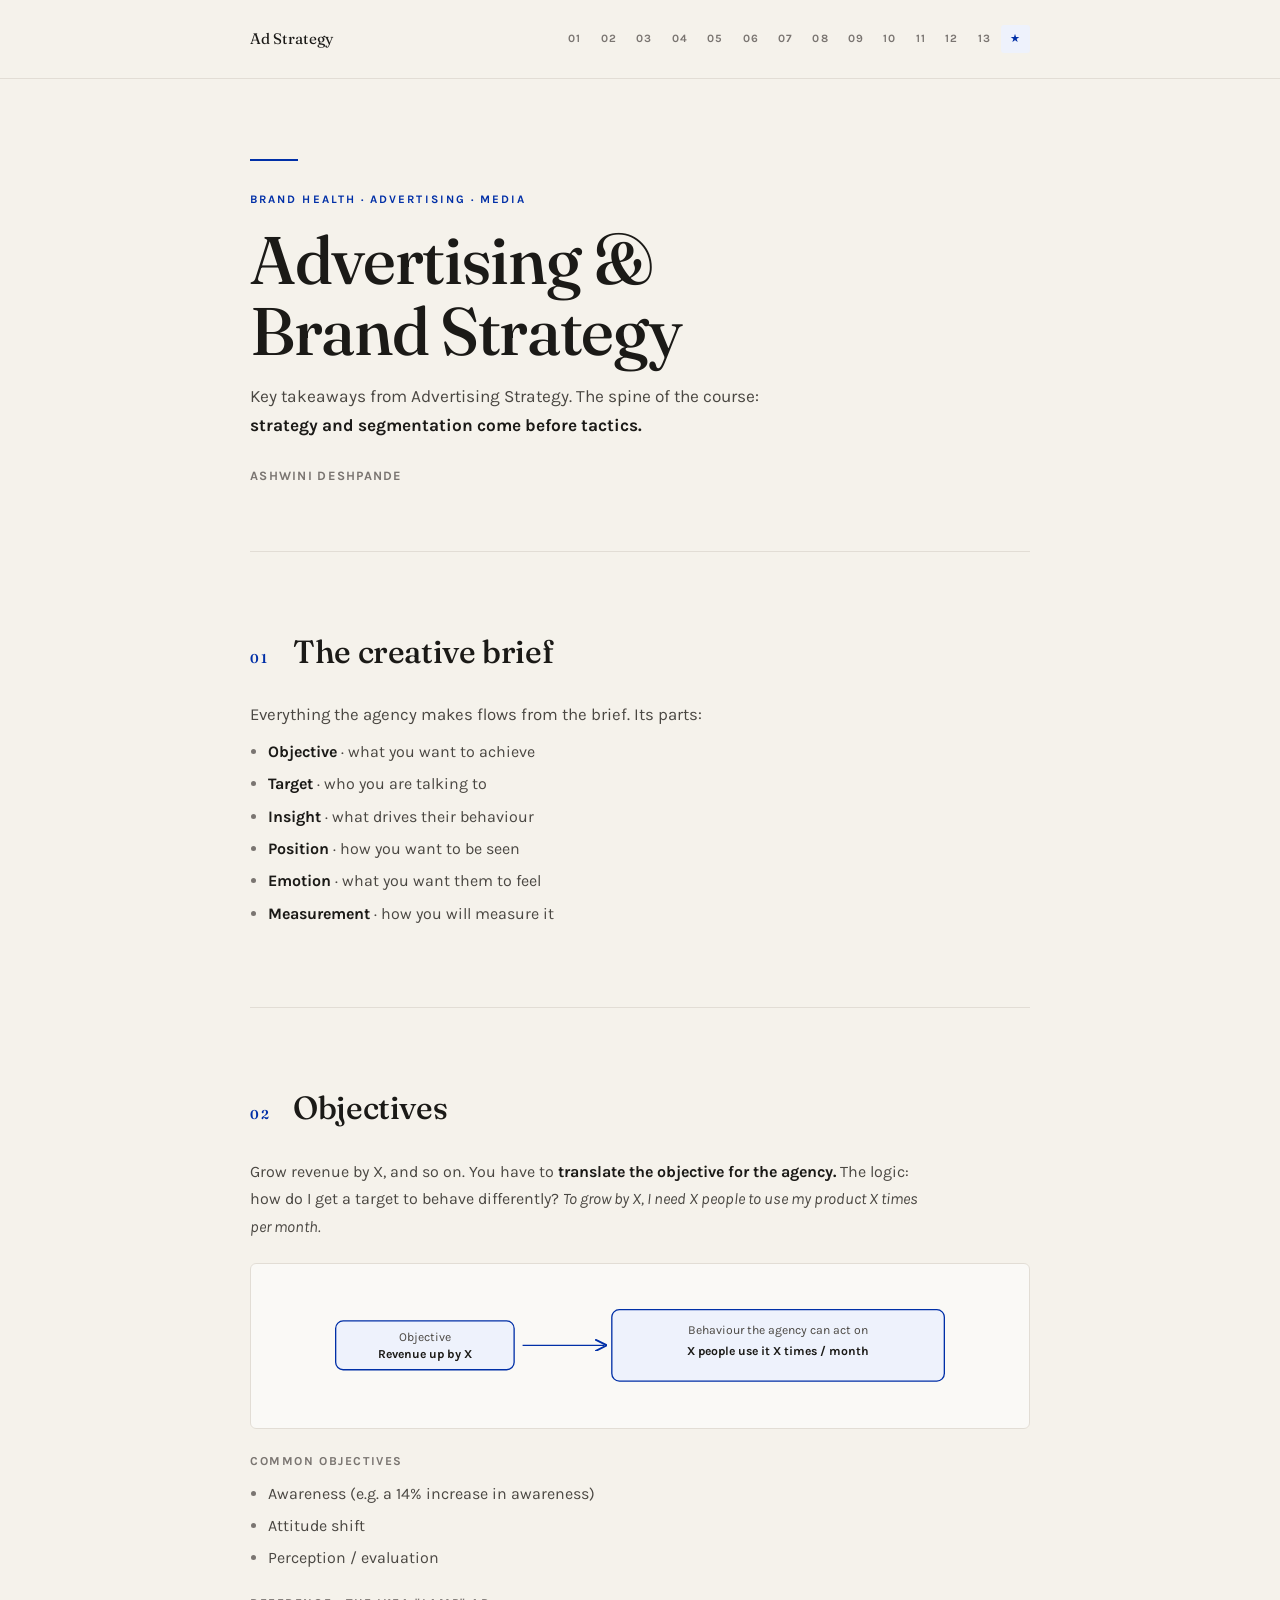
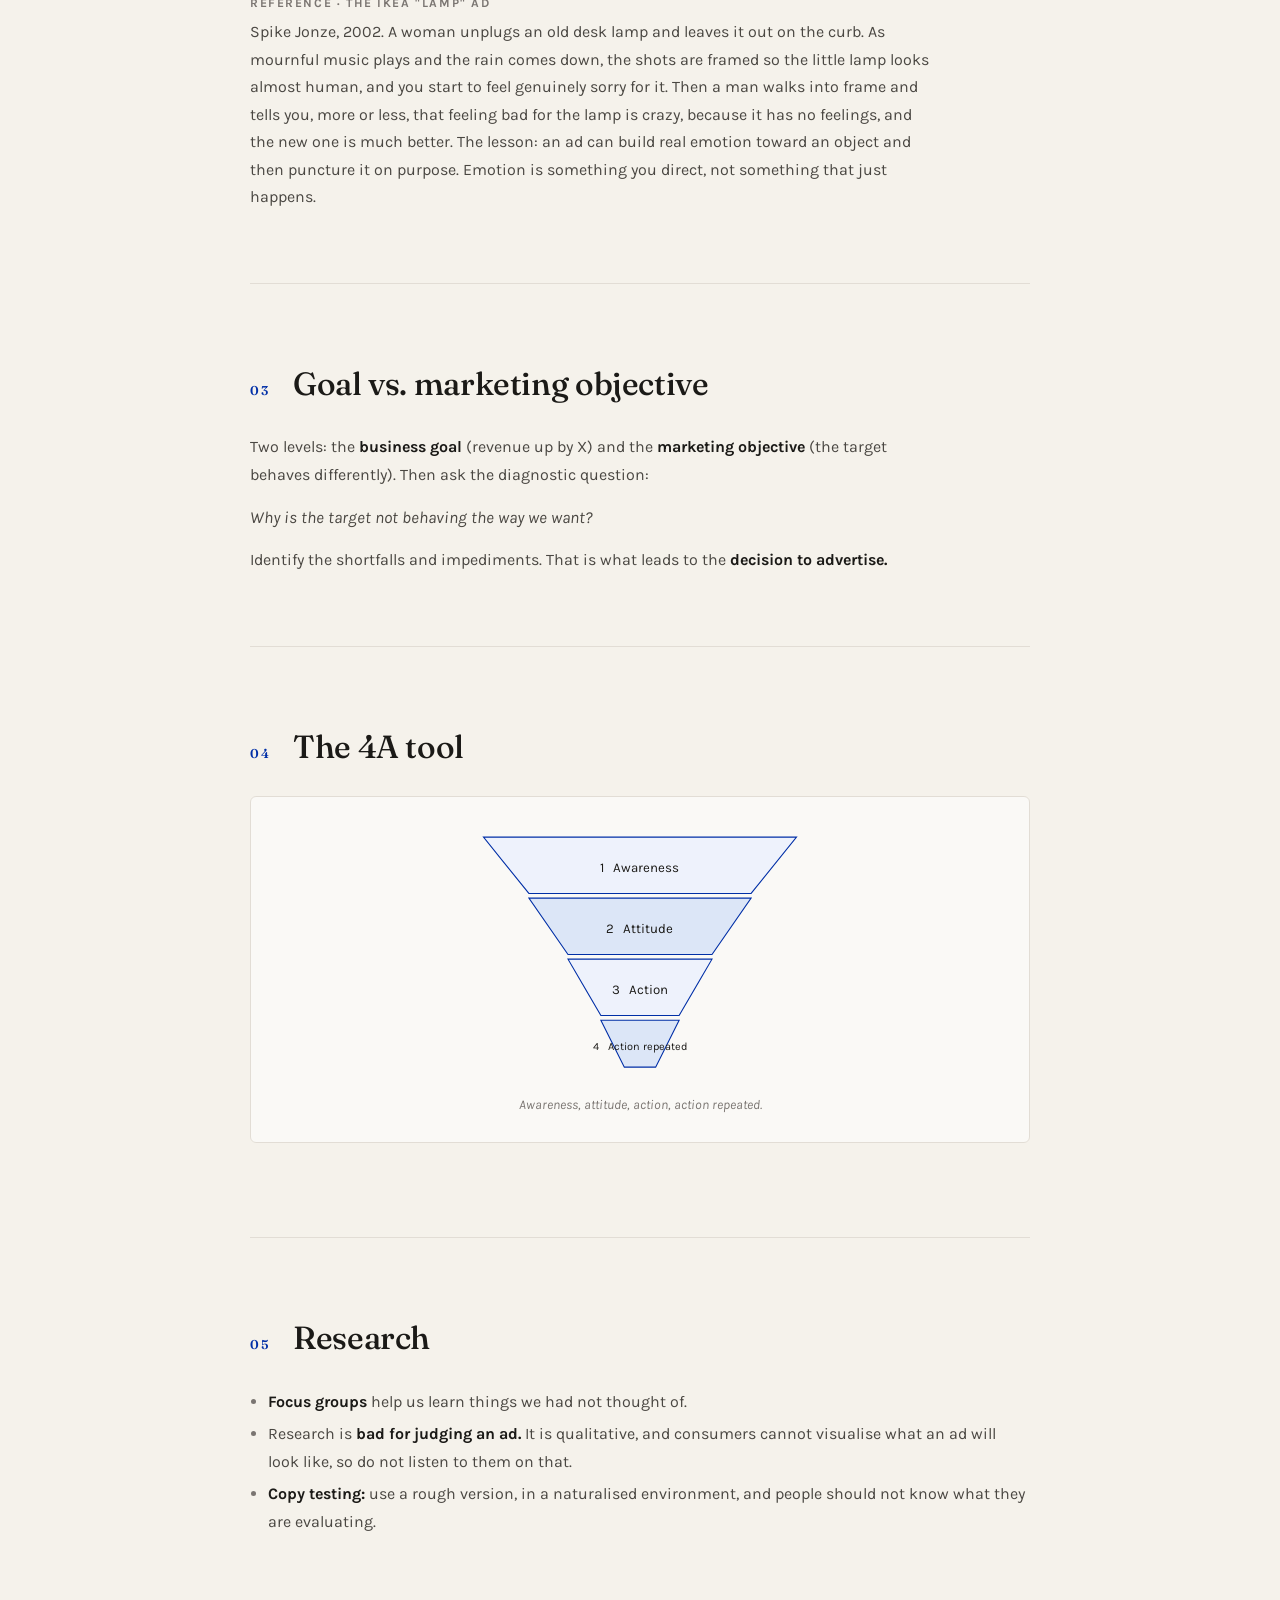
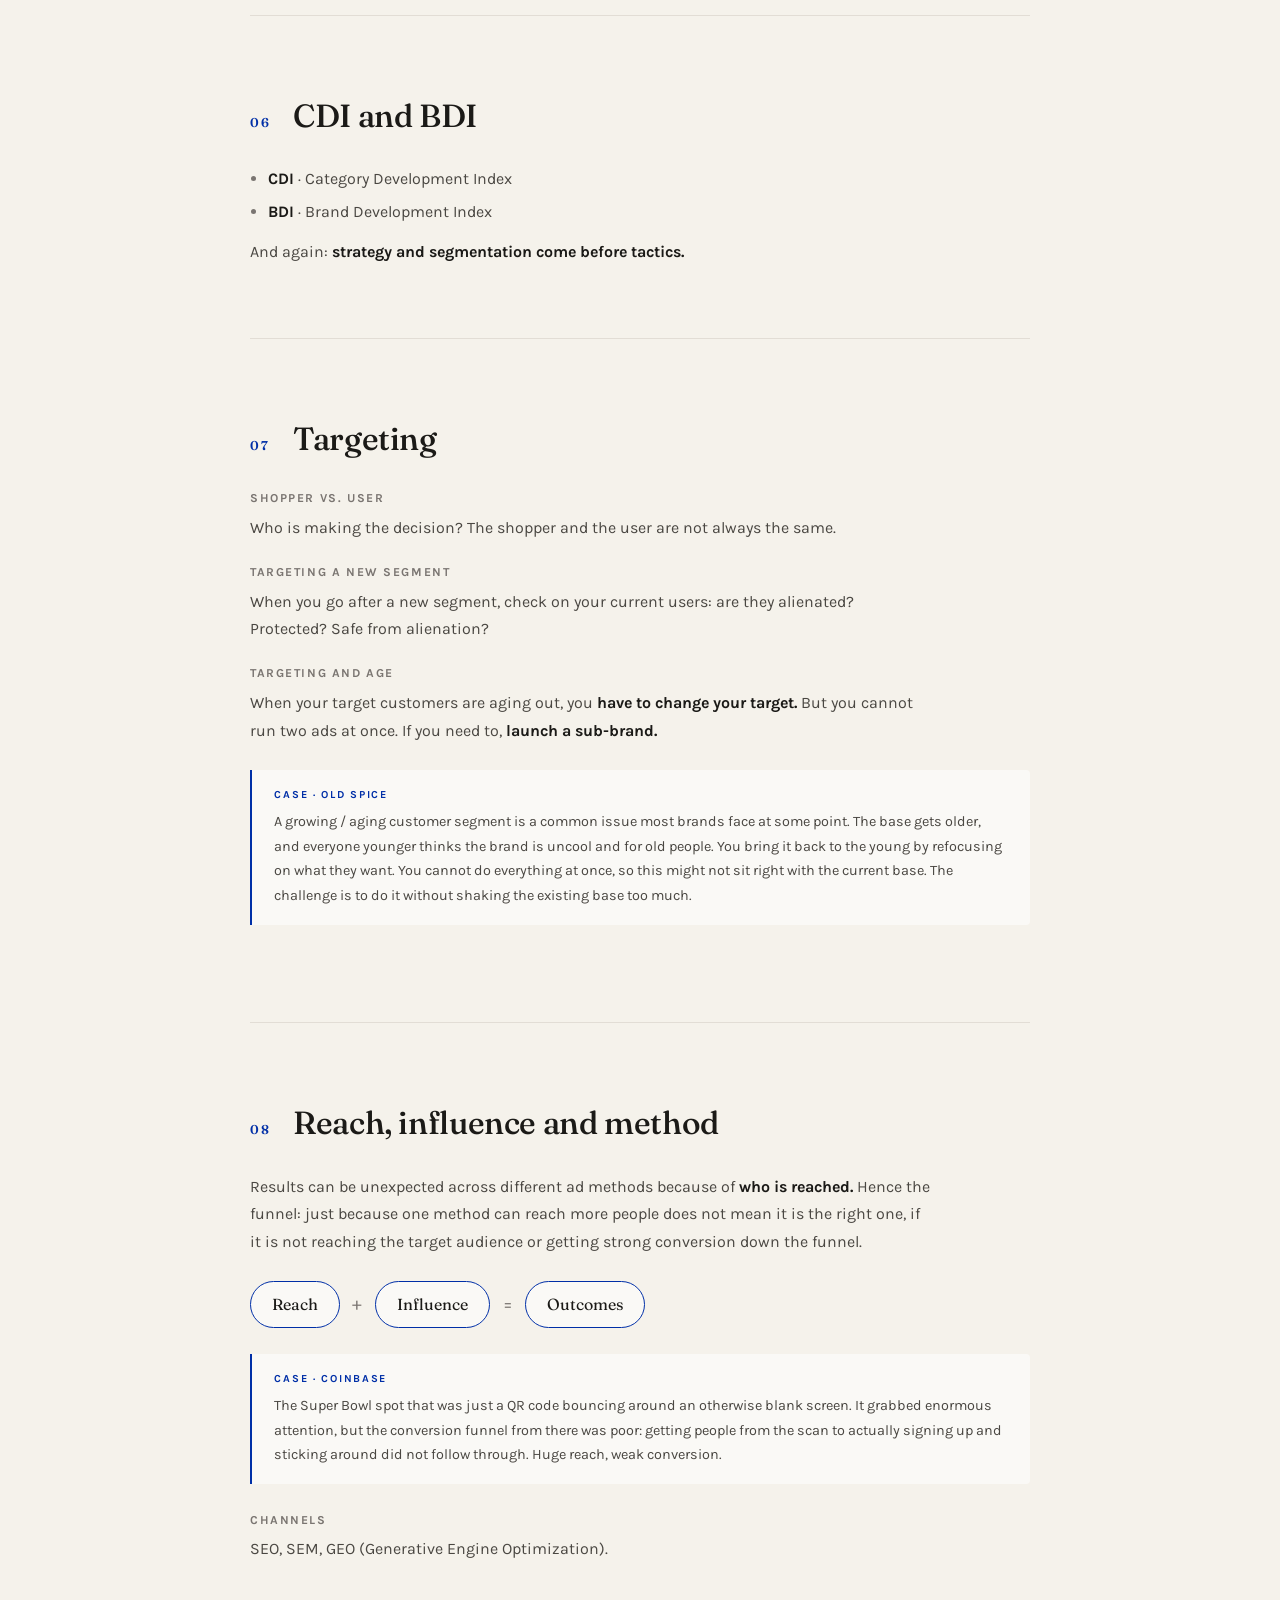
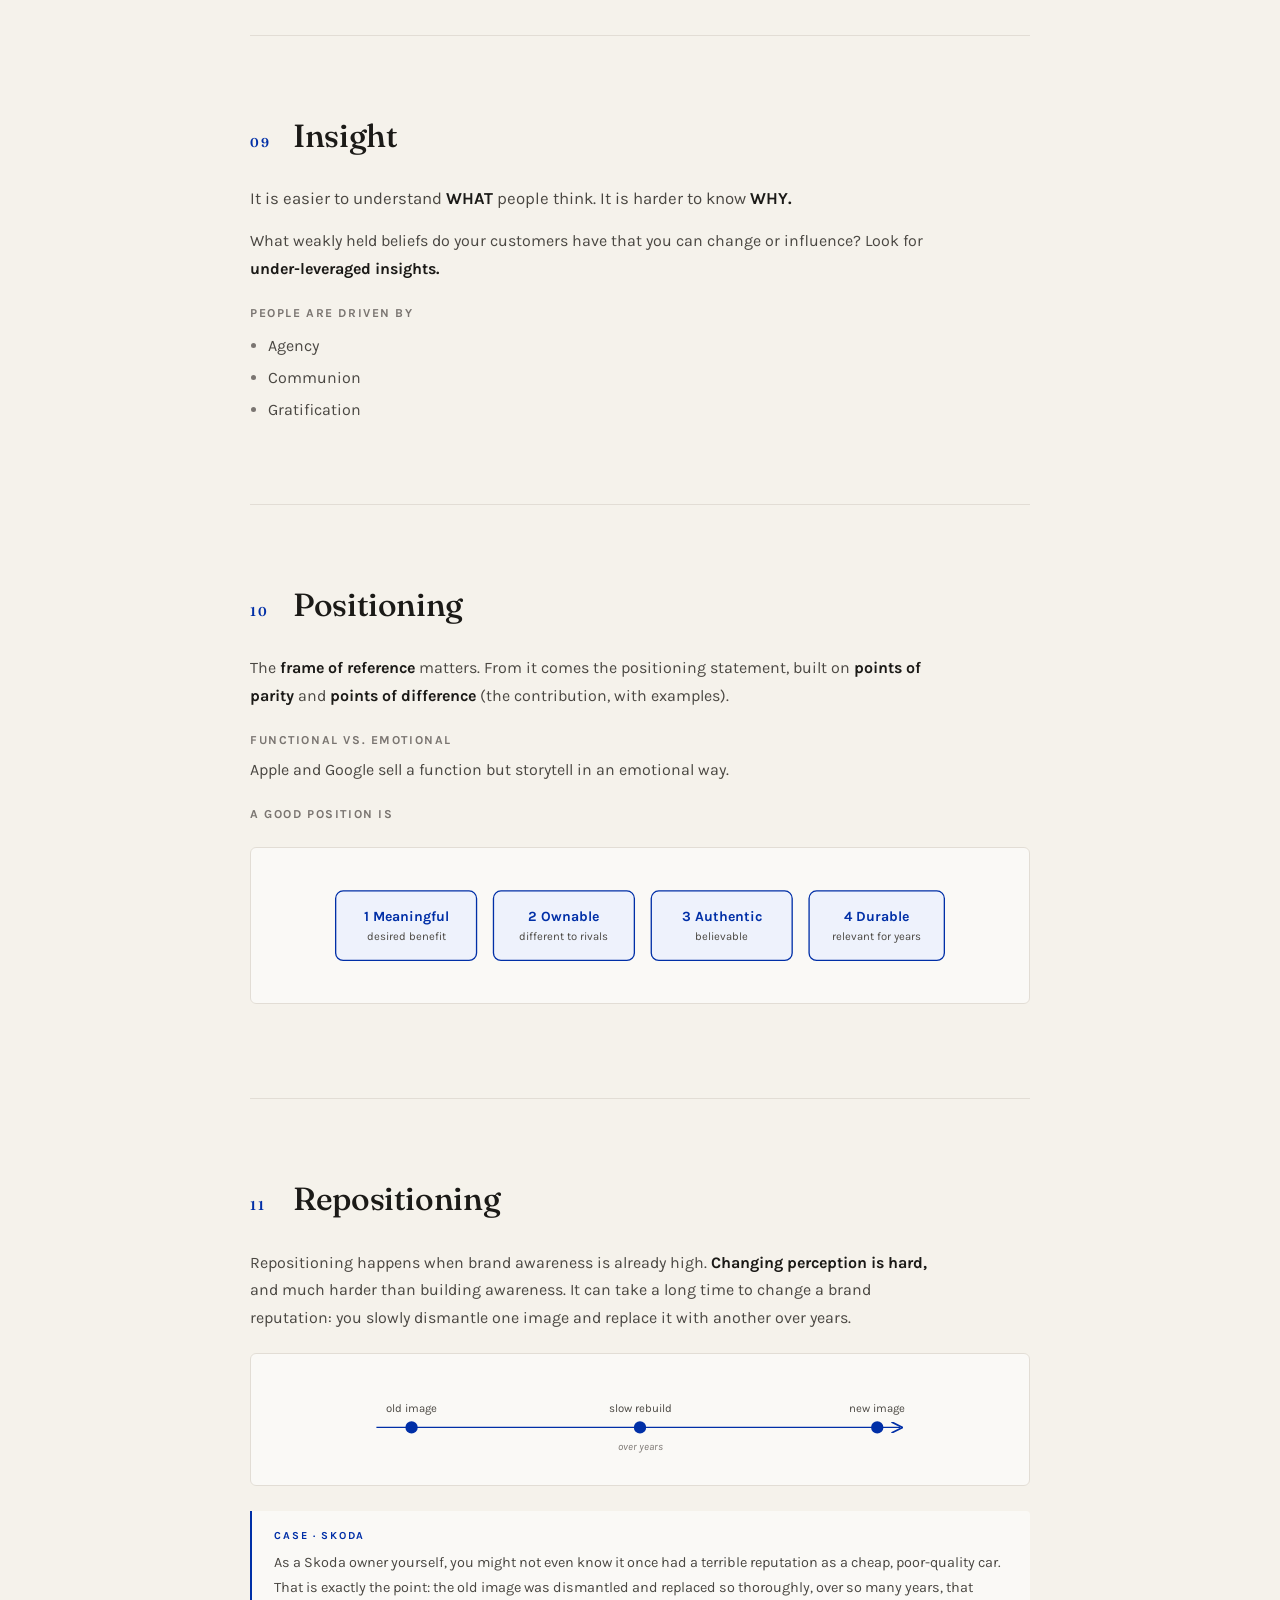
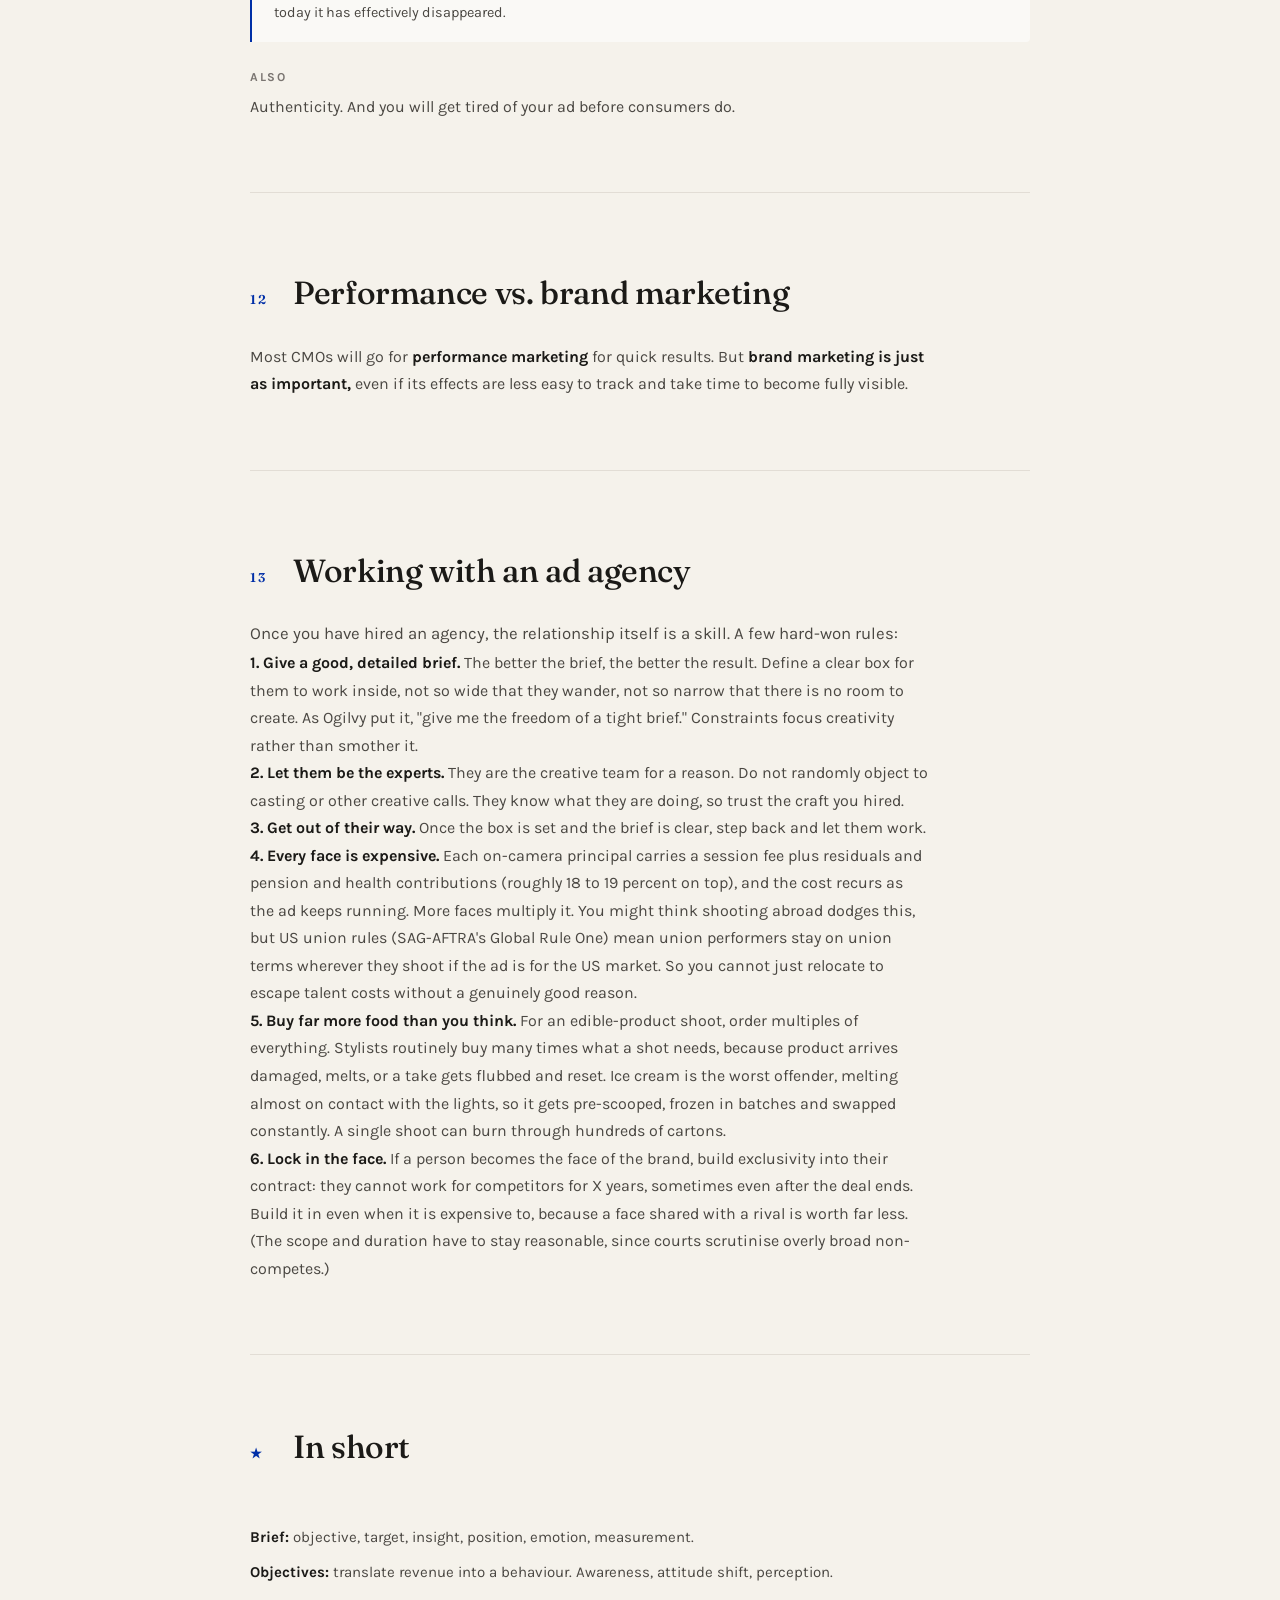
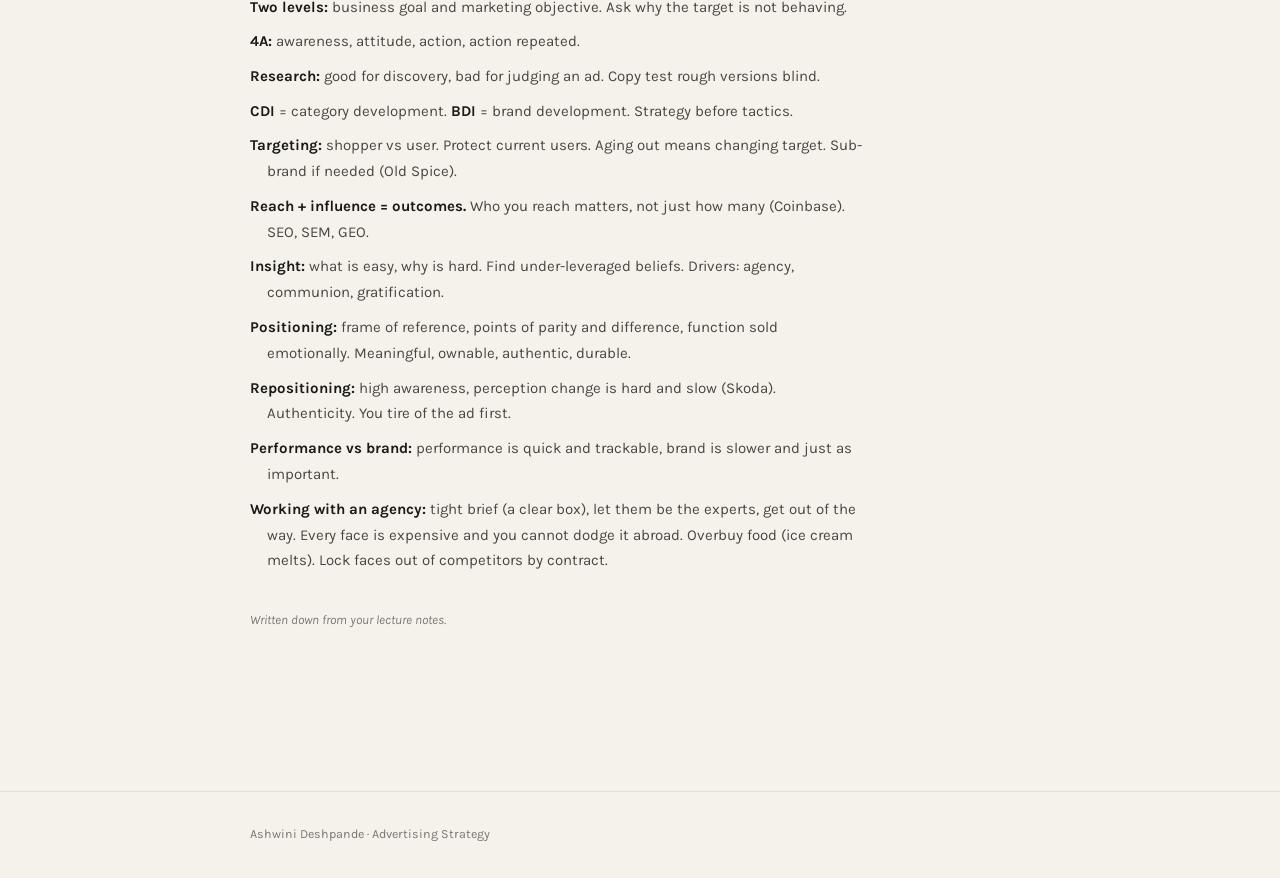
==== commit 0a93bd56: "Add Section 13 and expand case study notes from updated source - Section 02: adds full IKEA Lamp ad " ====
--- a/ad_strategy_landing.html
+++ b/ad_strategy_landing.html
@@ -134,6 +134,7 @@
       <li><a href="#s10">10</a></li>
       <li><a href="#s11">11</a></li>
       <li><a href="#s12">12</a></li>
+      <li><a href="#s13">13</a></li>
       <li><a href="#summary">★</a></li>
     </ul>
   </div>
@@ -190,7 +191,8 @@
         <li>Attitude shift</li>
         <li>Perception / evaluation</li>
       </ul>
-      <p>Reference: the <strong>IKEA lamp</strong> ad.</p>
+      <h3>Reference &middot; the IKEA "Lamp" ad</h3>
+      <p>Spike Jonze, 2002. A woman unplugs an old desk lamp and leaves it out on the curb. As mournful music plays and the rain comes down, the shots are framed so the little lamp looks almost human, and you start to feel genuinely sorry for it. Then a man walks into frame and tells you, more or less, that feeling bad for the lamp is crazy, because it has no feelings, and the new one is much better. The lesson: an ad can build real emotion toward an object and then puncture it on purpose. Emotion is something you direct, not something that just happens.</p>
     </section>
 
     <!-- 03 -->
@@ -267,7 +269,7 @@
       </div>
       <aside>
         <span class="aside-lbl">Case &middot; Coinbase</span>
-        <p>The Super Bowl ad. Big reach does not mean the right reach or strong conversion.</p>
+        <p>The Super Bowl spot that was just a QR code bouncing around an otherwise blank screen. It grabbed enormous attention, but the conversion funnel from there was poor: getting people from the scan to actually signing up and sticking around did not follow through. Huge reach, weak conversion.</p>
       </aside>
       <h3>Channels</h3>
       <p>SEO, SEM, GEO (Generative Engine Optimization).</p>
@@ -330,7 +332,7 @@
       </div>
       <aside>
         <span class="aside-lbl">Case &middot; Skoda</span>
-        <p>You dismantle one image and replace it with another, slowly, over years.</p>
+        <p>As a Skoda owner yourself, you might not even know it once had a terrible reputation as a cheap, poor-quality car. That is exactly the point: the old image was dismantled and replaced so thoroughly, over so many years, that today it has effectively disappeared.</p>
       </aside>
       <h3>Also</h3>
       <p>Authenticity. And you will get tired of your ad before consumers do.</p>
@@ -340,6 +342,18 @@
     <section class="sect" id="s12">
       <div class="sect-head"><span class="sect-num">12</span><h2>Performance vs. brand marketing</h2></div>
       <p>Most CMOs will go for <strong>performance marketing</strong> for quick results. But <strong>brand marketing is just as important,</strong> even if its effects are less easy to track and take time to become fully visible.</p>
+    </section>
+
+    <!-- 13 -->
+    <section class="sect" id="s13">
+      <div class="sect-head"><span class="sect-num">13</span><h2>Working with an ad agency</h2></div>
+      <p class="lede">Once you have hired an agency, the relationship itself is a skill. A few hard-won rules:</p>
+      <p><strong>1. Give a good, detailed brief.</strong> The better the brief, the better the result. Define a clear box for them to work inside, not so wide that they wander, not so narrow that there is no room to create. As Ogilvy put it, "give me the freedom of a tight brief." Constraints focus creativity rather than smother it.</p>
+      <p><strong>2. Let them be the experts.</strong> They are the creative team for a reason. Do not randomly object to casting or other creative calls. They know what they are doing, so trust the craft you hired.</p>
+      <p><strong>3. Get out of their way.</strong> Once the box is set and the brief is clear, step back and let them work.</p>
+      <p><strong>4. Every face is expensive.</strong> Each on-camera principal carries a session fee plus residuals and pension and health contributions (roughly 18 to 19 percent on top), and the cost recurs as the ad keeps running. More faces multiply it. You might think shooting abroad dodges this, but US union rules (SAG-AFTRA's Global Rule One) mean union performers stay on union terms wherever they shoot if the ad is for the US market. So you cannot just relocate to escape talent costs without a genuinely good reason.</p>
+      <p><strong>5. Buy far more food than you think.</strong> For an edible-product shoot, order multiples of everything. Stylists routinely buy many times what a shot needs, because product arrives damaged, melts, or a take gets flubbed and reset. Ice cream is the worst offender, melting almost on contact with the lights, so it gets pre-scooped, frozen in batches and swapped constantly. A single shoot can burn through hundreds of cartons.</p>
+      <p><strong>6. Lock in the face.</strong> If a person becomes the face of the brand, build exclusivity into their contract: they cannot work for competitors for X years, sometimes even after the deal ends. Build it in even when it is expensive to, because a face shared with a rival is worth far less. (The scope and duration have to stay reasonable, since courts scrutinise overly broad non-competes.)</p>
     </section>
 
     <!-- Summary -->
@@ -358,6 +372,7 @@
         <p class="cheat-line"><b>Positioning:</b> frame of reference, points of parity and difference, function sold emotionally. Meaningful, ownable, authentic, durable.</p>
         <p class="cheat-line"><b>Repositioning:</b> high awareness, perception change is hard and slow (Skoda). Authenticity. You tire of the ad first.</p>
         <p class="cheat-line"><b>Performance vs brand:</b> performance is quick and trackable, brand is slower and just as important.</p>
+        <p class="cheat-line"><b>Working with an agency:</b> tight brief (a clear box), let them be the experts, get out of the way. Every face is expensive and you cannot dodge it abroad. Overbuy food (ice cream melts). Lock faces out of competitors by contract.</p>
       </div>
       <p class="colophon">Written down from your lecture notes.</p>
     </section>
